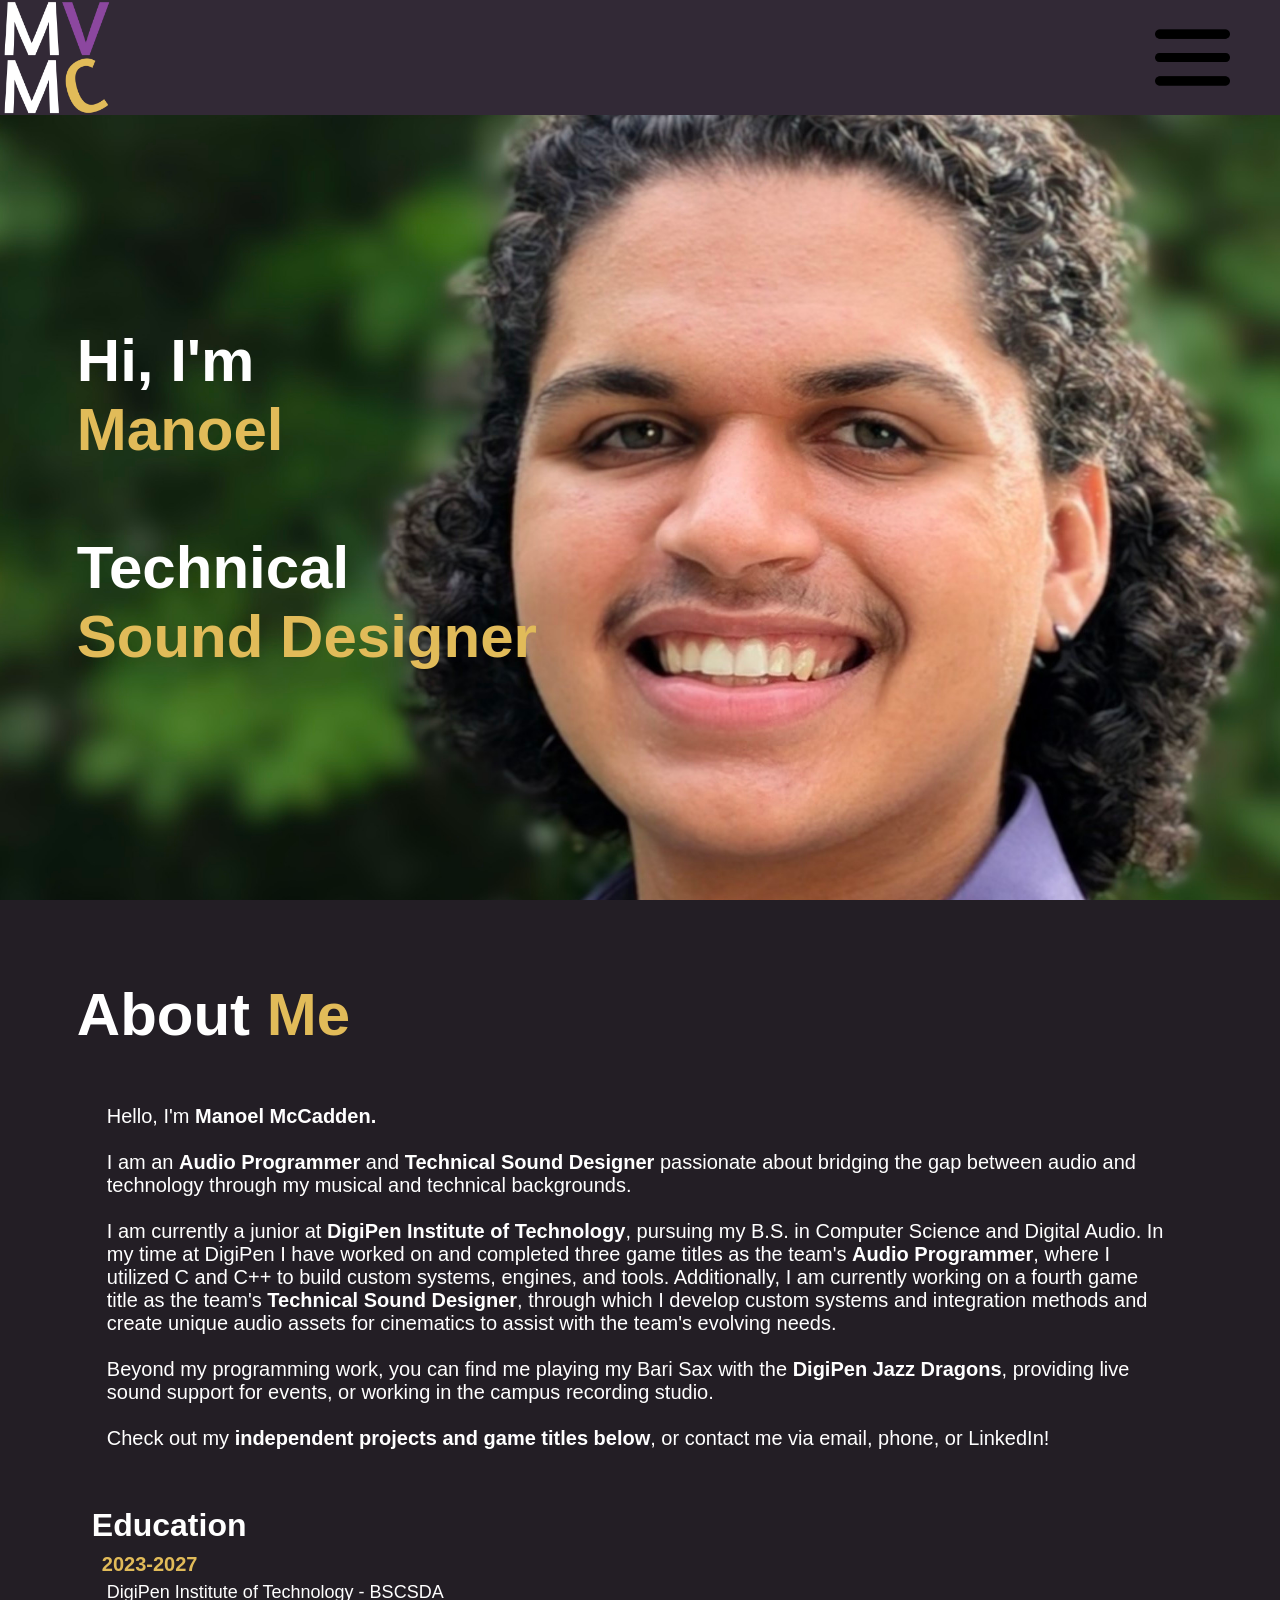
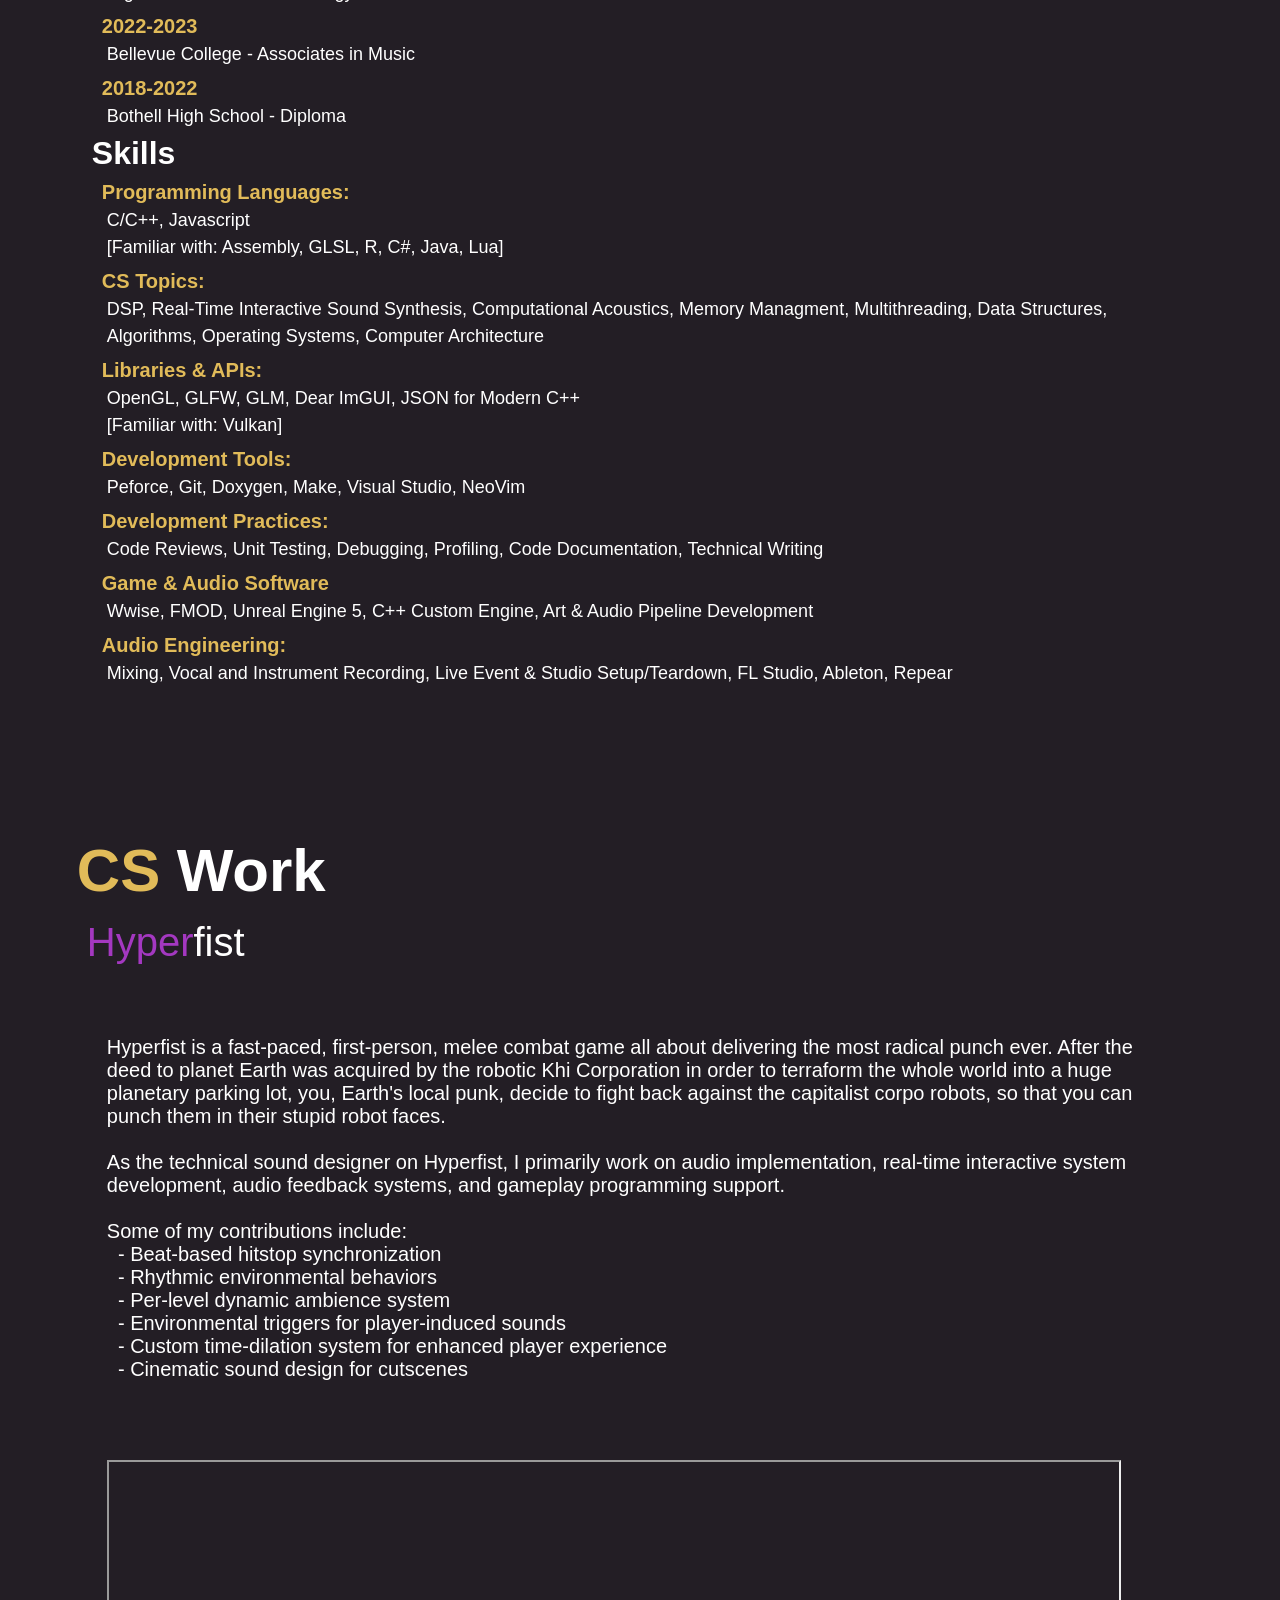
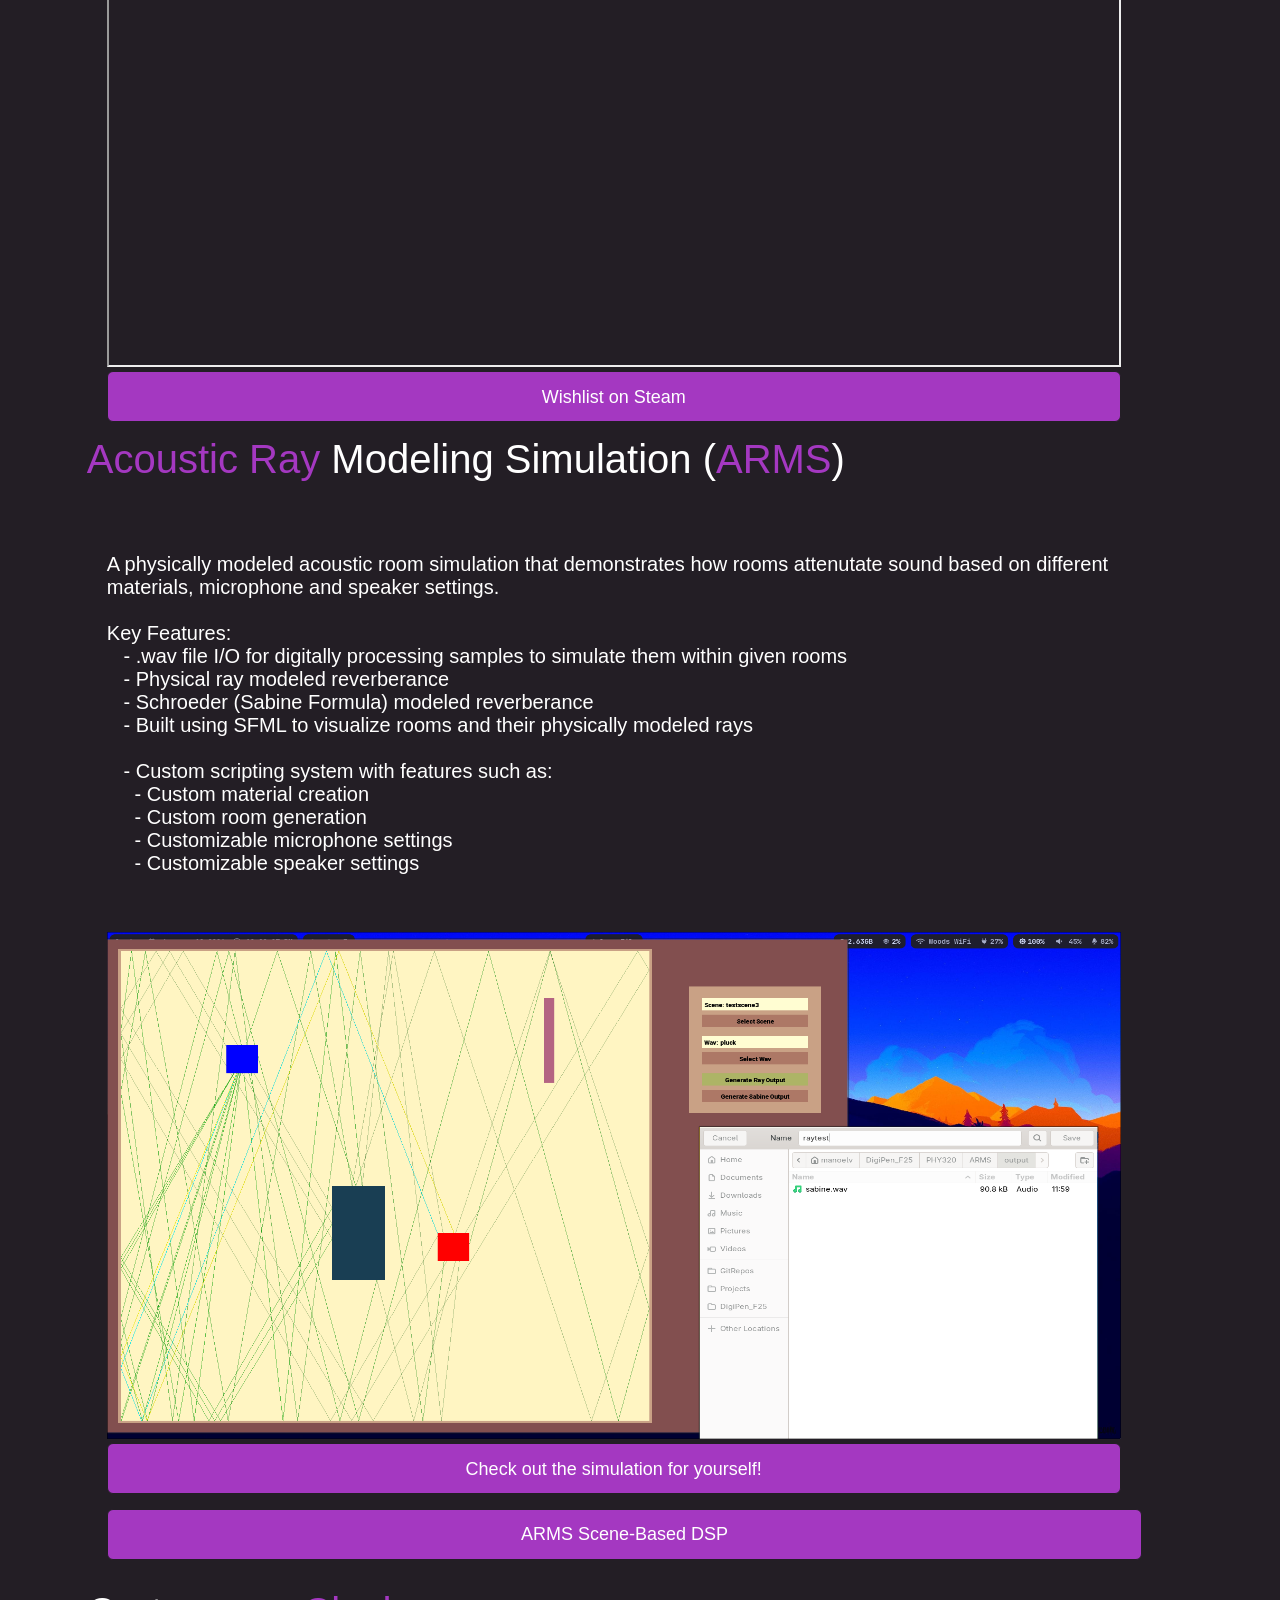
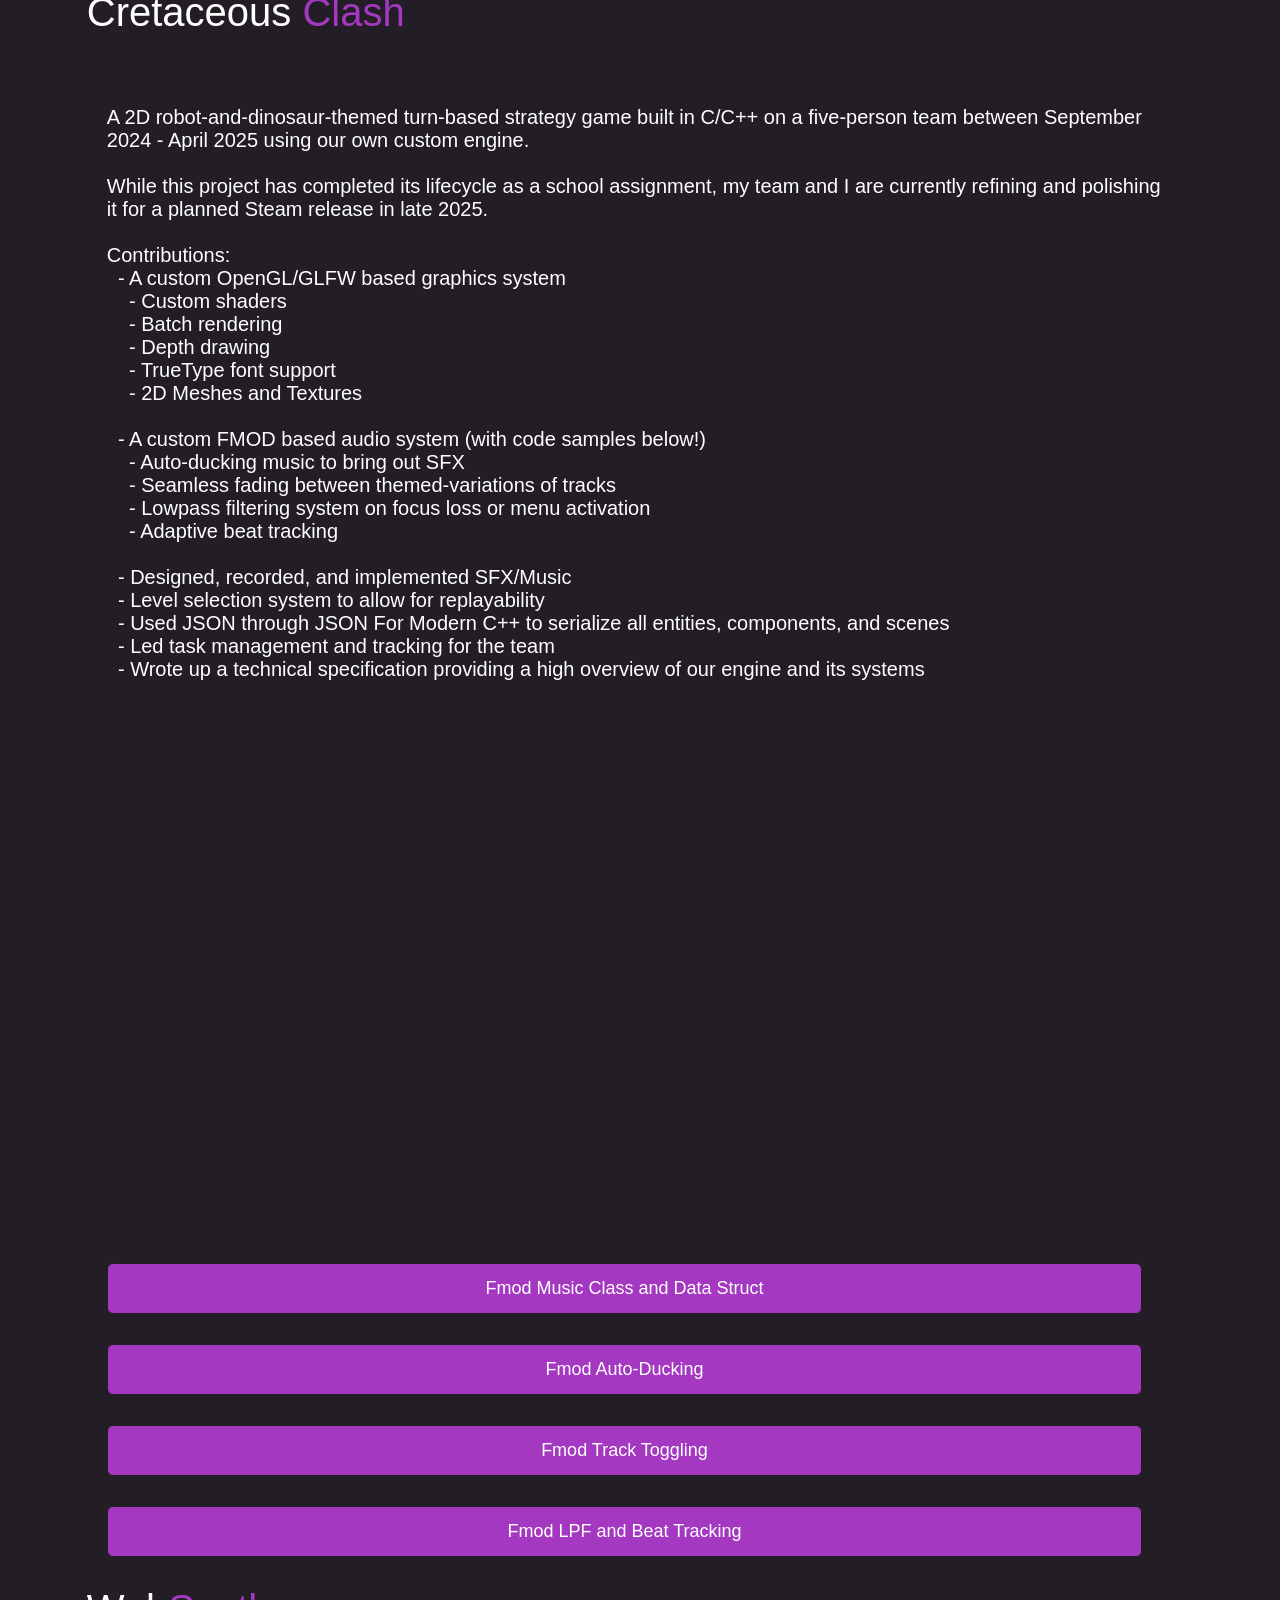
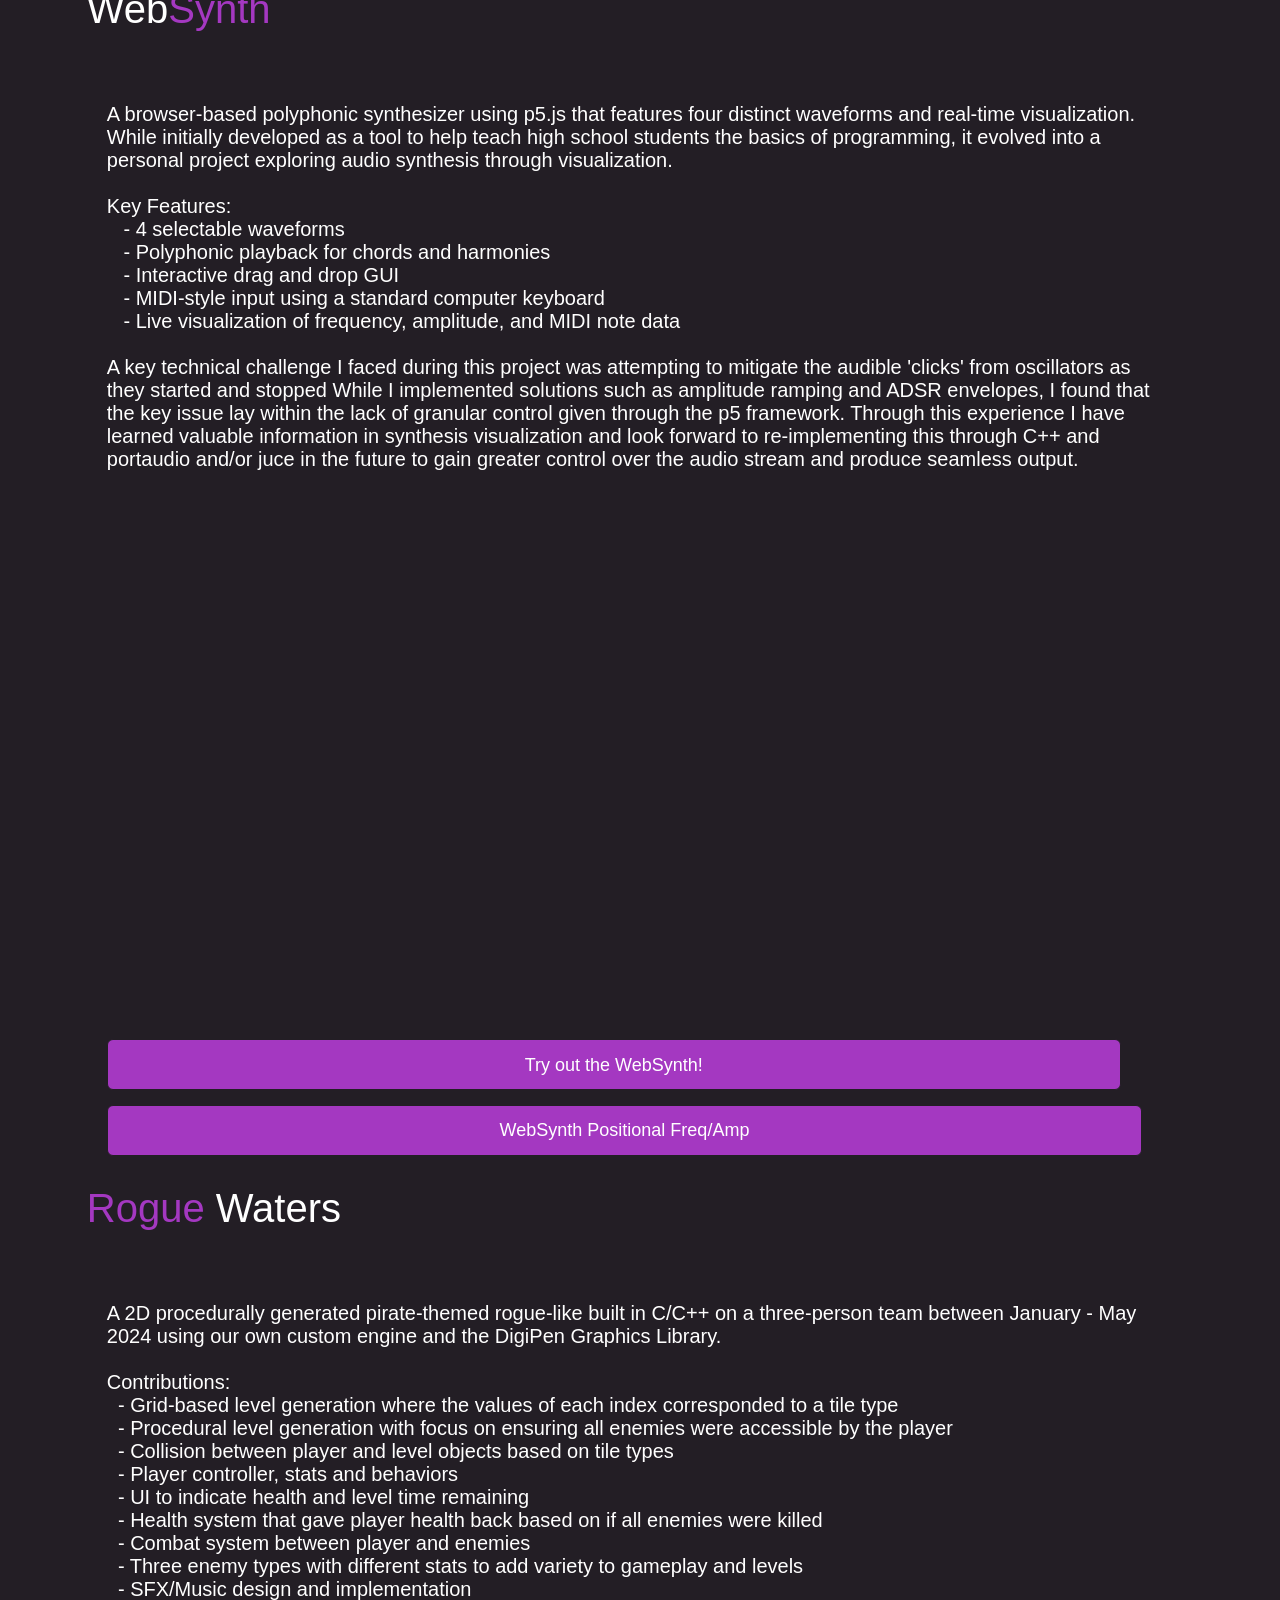
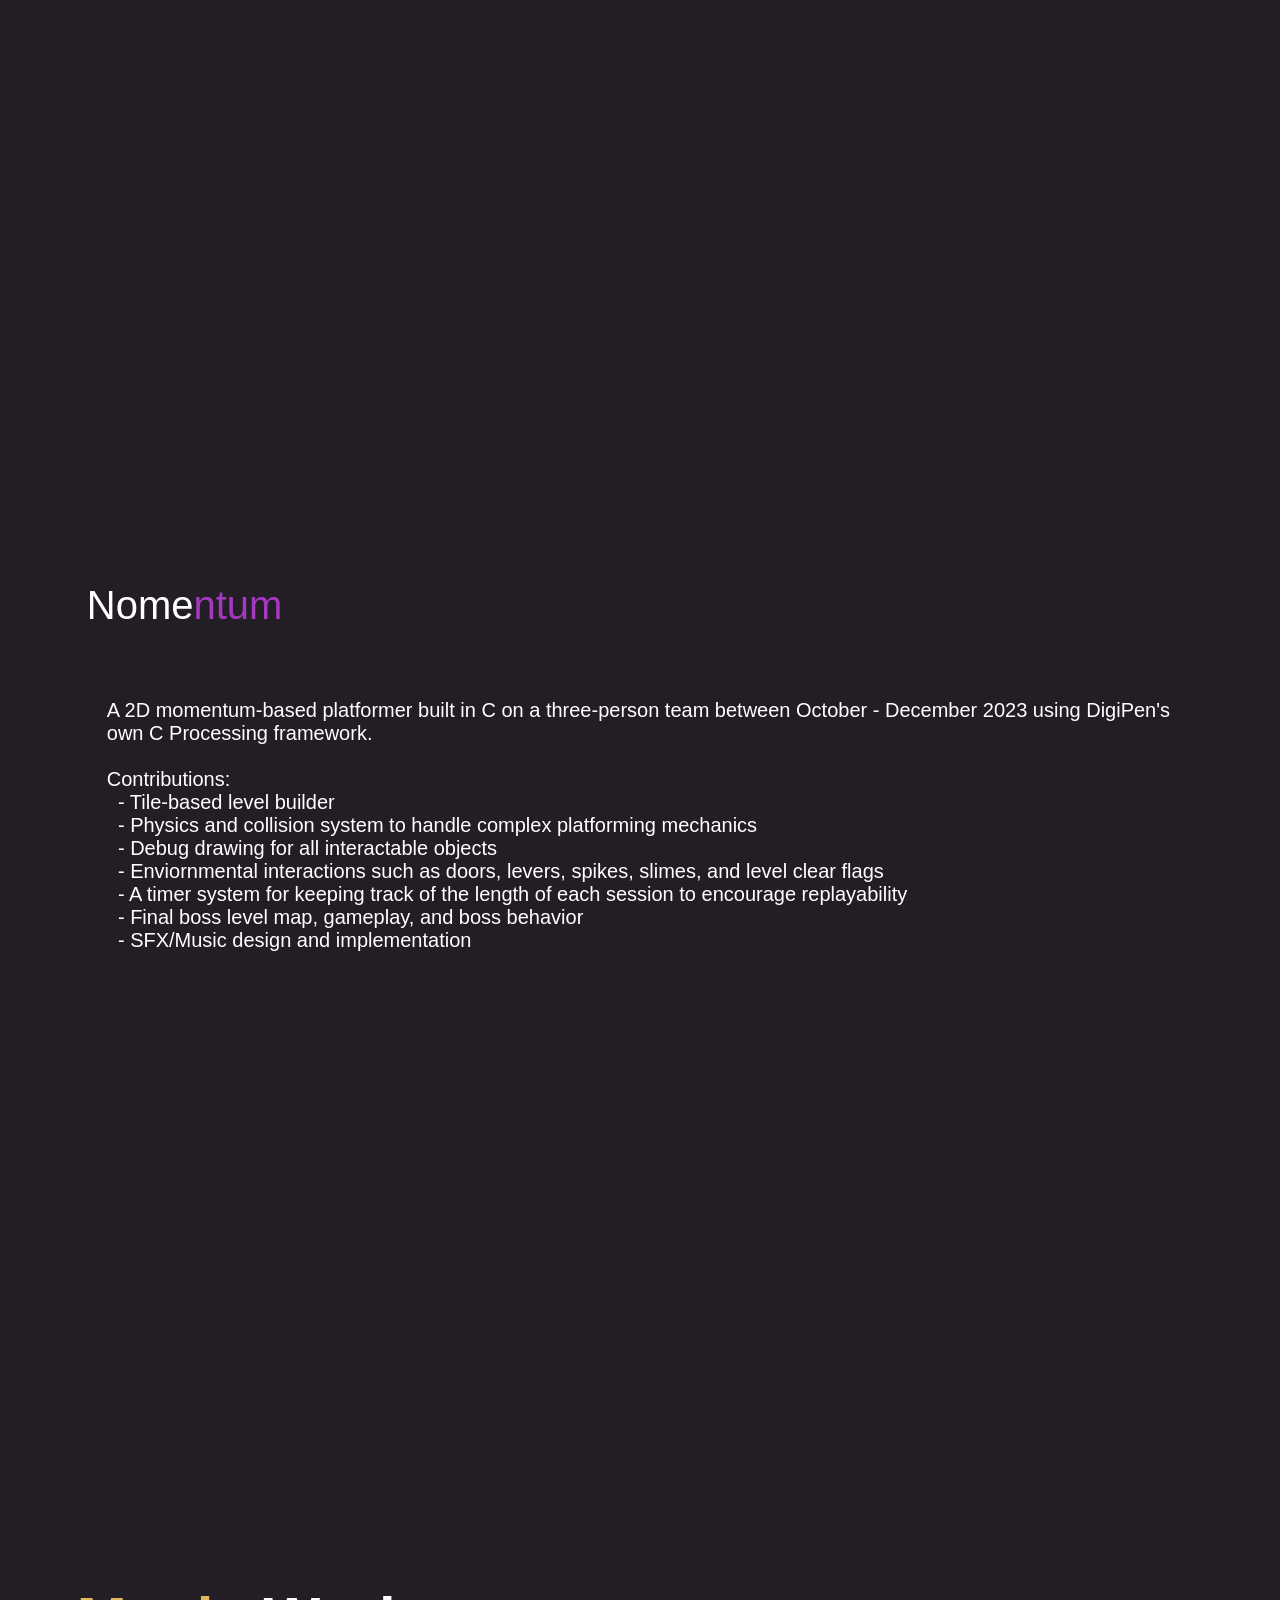
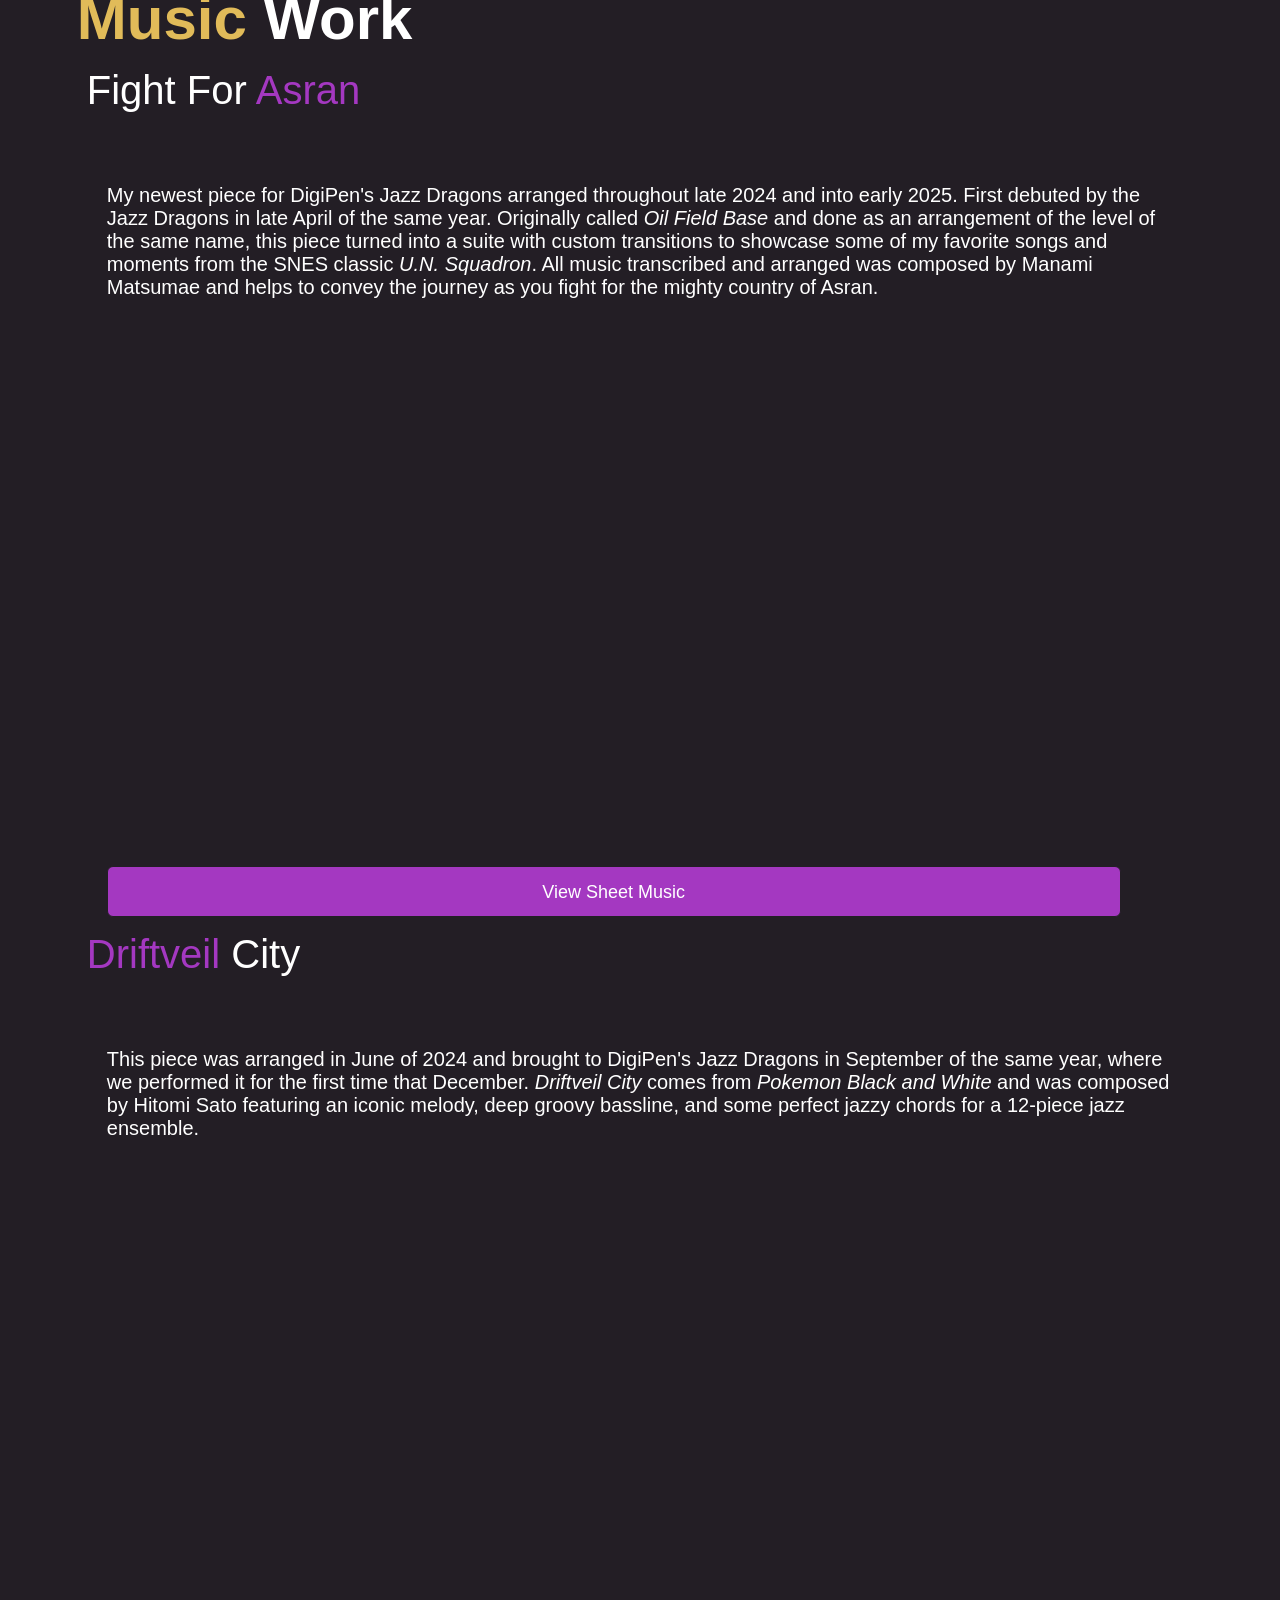
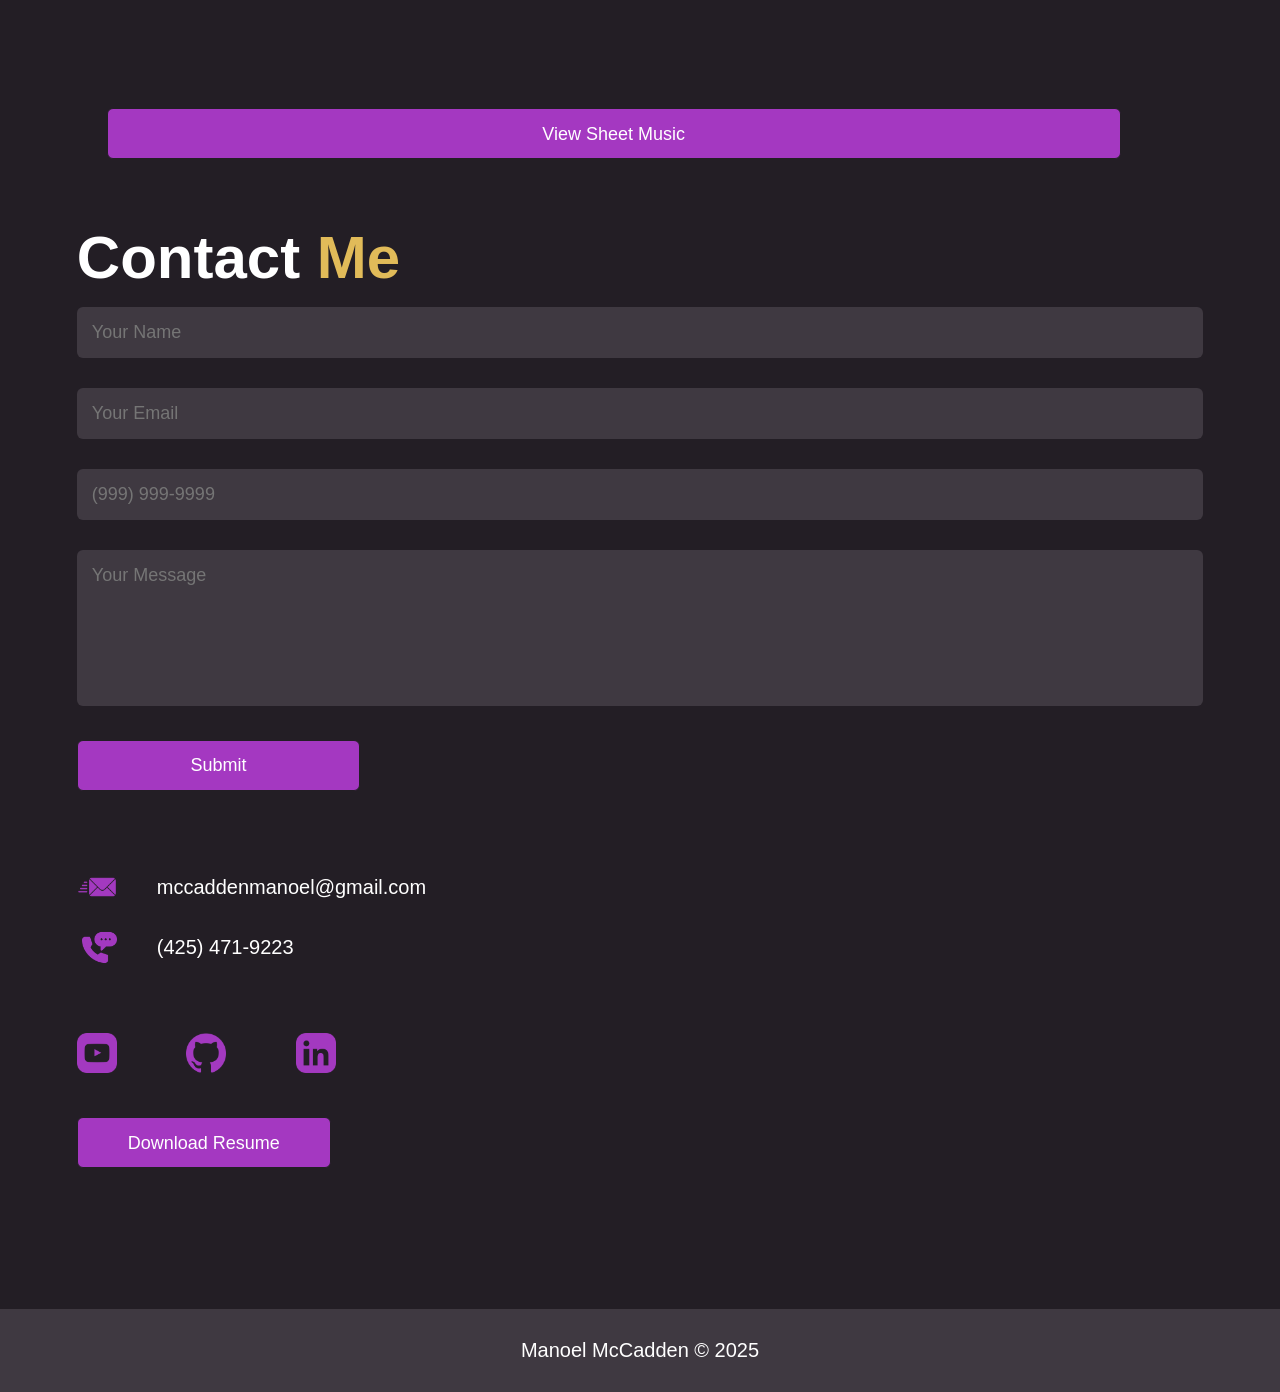
==== index.html @ 8bb0ed3d "Upadting ARMS" ====
<!-- SOURCES -->
<!-- https://codepen.io/sosuke/pen/Pjoqqp -->
<!-- https://www.flaticon.com/search?word=github -->
<!-- https://www.youtube.com/watch?v=0YFrGy_mzjY -->
<!-- Using prism for syntax highlighting for code  https://prismjs.com/index.html -->

<!DOCTYPE html>
<html lang="en">
    <head>
        <meta charset="UTF-8">
        <meta http-equiv="X-UA-Compatible" content="IE-edge">
        <meta name="viewport" content="width=device-width, inital-scale=1.0">
        <title>Manoel McCadden's Portfolio</title>
        <meta name="descriptions" 
            content="Hello, I'm Manoel McCadden, and welcome to my portfolio website! Check out my CS or music projects, learn more about me, or find out how to contact me.">
        <link rel="shortcut icon" type="image/x-icon" href="favicon.ico">
        <link rel="stylesheet" href="style.css">
        <link rel="stylesheet" href="prism.css">
    </head>

<!-- Navbar and logo -->

    <body>
        <div id="header">
            <div id="navBar">
                <nav>
                    <img src="images/logo.png" id="logo">
                    <ul>
                        <li><a href="#header">Home</a></li>
                        <li><a href="#about">About</a></li>
                        <li><a href="#portfolioProgramming">CS Portfolio</a></li>
                        <li><a href="#portfolioMusic">Music Portfolio</a></li>
                        <li><a href="#contact">Contact</a></li>
                    </ul>
                    <img id="menu" src="images/menu.png">
                </nav>

<!-- Intro text -->
                
                <div class="general">
                    <div class="header-text">
                        <h1>
                            Hi, I'm 
                            <br>
                            <span>
                                Manoel
                            </span>
                            <br>
                            <br>
                            <div id="changingTitle">
                                Audio 
                            </div>
                            <div id="changingText">
                                <span>
                                    Programmer
                                </span>
                            </div>
                        </h1>
                    </div>
                </div> 
            </div>
        </div>

<!-- ABOUT SECITON -->
 
        <div id="about">
            <div class="general">
                <div class="row">
                    <div class="column1">
                        <h1 class="aboutTitle">About <span>Me</span></h1>
                        <p>
                            Hello, I'm <b>Manoel McCadden.</b>
                            <br>
                            <br>
                            I am an <b>Audio Programmer</b> and <b>Technical Sound Designer</b>
                            passionate about bridging the gap between audio and
                            technology through my musical and technical
                            backgrounds.
                            <br>
                            <br>
                            I am currently a junior at <b>DigiPen Institute of Technology</b>,
                            pursuing my B.S. in Computer Science and
                            Digital Audio. In my time at DigiPen 
                            I have worked on and completed
                            three game titles as the team's <b>Audio Programmer</b>,
                            where I utilized C and C++ to build custom systems,
                            engines, and tools. Additionally, I am
                            currently working on a fourth game title as the
                            team's <b>Technical Sound Designer</b>, through which I 
                            develop custom systems and integration methods and
                            create unique audio assets for cinematics to assist with the
                            team's evolving needs.
                            <br>
                            <br>
                            Beyond my programming work, you can find me playing
                            my Bari Sax with the <b>DigiPen Jazz Dragons</b>, 
                            providing live sound support for events, or working
                            in the campus recording studio.
                            <br>
                            <br>
                            Check out my <b>independent projects and game titles
                            below</b>, or contact me via email, phone, or LinkedIn!
                        </p>
                    </div>
                    <div class="column2">
                        <h1 class="infoNames">Education</h1>
                        <div class="infoDetails">
                            <ul>
                                <li>
                                    <span class="spanTitle">2023-2027</span class="spanTitle"><br>
                                    <span = class="spanDetails">
                                        DigiPen Institute of Technology - BSCSDA
                                    </span class="spanDetails">
                                </li>
                                <li>
                                    <span class="spanTitle">2022-2023</span class="spanTitle"><br>
                                    <span class="spanDetails">
                                        Bellevue College - Associates in Music
                                    </span class="spanDetails">
                                </li>
                                <li>
                                    <span class="spanTitle">2018-2022</span class="spanTitle"><br>
                                    <span class="spanDetails">
                                        Bothell High School - Diploma
                                    </span class="spanDetails">
                                </li>
                            </ul>
                        </div>    
                        <h1 class="infoNames">Skills</h1>
                        <div class="infoDetails">
                            <ul>                        
                                <li>
                                    <span class="spanTitle">Programming Languages:</span class="spanTitle"><br>
                                    <span = class="spanDetails">
                                        C/C++, Javascript
                                        <br>[Familiar with: Assembly, GLSL, R,
                                        C#, Java, Lua]
                                    </span class="spanDetails"><br>
                                </li>
                                <li>
                                    <span class="spanTitle">CS Topics:</span class="spanTitle"><br>
                                    <span = class="spanDetails">
                                        DSP, Real-Time Interactive Sound Synthesis, 
                                        Computational Acoustics, Memory
                                        Managment, Multithreading,
                                        Data Structures, Algorithms, 
                                        Operating Systems, Computer Architecture
                                    </span class="spanDetails">
                                </li>
                                <li>
                                    <span class="spanTitle">Libraries & APIs:</span class="spanTitle"><br>
                                    <span = class="spanDetails">
                                        OpenGL, GLFW, GLM, Dear ImGUI, JSON for Modern C++
                                        <br>[Familiar with: Vulkan]
                                    </span class="spanDetails">
                                </li>
                                <li>
                                    <span class="spanTitle">Development Tools:</span class="spanTitle"><br>
                                    <span = class="spanDetails">
                                        Peforce, Git, Doxygen, Make, Visual
                                        Studio, NeoVim
                                    </span class="spanDetails">
                                </li>
                                <li>
                                    <span class="spanTitle">Development Practices:</span class="spanTitle"><br>
                                    <span = class="spanDetails">
                                        Code Reviews, Unit Testing, Debugging,
                                        Profiling, Code Documentation, Technical Writing
                                    </span class="spanDetails">
                                </li>
                                <li>
                                  <span class="spanTitle">Game & Audio Software</span class="spanTitle"><br>
                                    <span = class="spanDetails">
                                        Wwise, FMOD, Unreal Engine 5, C++ Custom
                                        Engine, Art & Audio Pipeline Development
                                    </span class="spanDetails">
                                </li>
                                <li>
                                    <span class="spanTitle">Audio Engineering:</span class="spanTitle"><br>
                                    <span = class="spanDetails">
                                        Mixing, Vocal and Instrument Recording,
                                        Live Event & Studio Setup/Teardown, 
                                        FL Studio, Ableton, Repear
                                    </span class="spanDetails">
                                </li>
                            </ul>
                        </div>
                    </div>
                </div>
            </div>
        </div>

<!-- Programming Portfolio -->

        <div id="portfolioProgramming">
            <div class="general">
                <h1 class="sectionTitle"><span>CS</span> Work</h1>
                <p class="contentTitles"><span>Hyper</span>fist</p>
                <div class="row">
                    <div class="column1">
                        <p>
                            Hyperfist is a fast-paced, first-person, melee
                            combat game all about delivering the most radical
                            punch ever. After the deed to planet Earth was
                            acquired by the robotic Khi Corporation in order to
                            terraform the whole world into a huge planetary
                            parking lot, you, Earth's local punk, decide to fight
                            back against the capitalist corpo robots, so that
                            you can punch them in their stupid robot faces.
                            <br>
                            <br>
                            As the technical sound designer on Hyperfist, I
                            primarily work on audio implementation, real-time
                            interactive system development, audio feedback
                            systems, and gameplay programming support.
                            <br>
                            <br>
                            Some of my
                            contributions include:
                            <br>&nbsp - Beat-based hitstop synchronization 
                            <br>&nbsp - Rhythmic environmental behaviors
                            <br>&nbsp - Per-level dynamic ambience system 
                            <br>&nbsp - Environmental triggers for player-induced sounds
                            <br>&nbsp - Custom time-dilation system for enhanced
                            player experience 
                            <br>&nbsp - Cinematic sound design for cutscenes
                            <br>
                            <br>
                        </p>
                    </div>
                    <div class="column2">
                        <iframe 
                          src="https://drive.google.com/file/d/1PHKFr82dAOfwwTgvAhDKl1mSONgCKyJC/preview" 
                          width="560" height="315" allow="autoplay">
                        </iframe>
                        <a href="https://store.steampowered.com/app/3689210/HYPERFIST/" class="linkButton">Wishlist on Steam</a>
                    </div>
                </div> 

                <p
                class="contentTitles"><span>Acoustic Ray</span> Modeling
                Simulation (<span>ARMS</span>)</p>
                <div class="row">
                    <div class="column1">
                        <p>
                            A physically modeled acoustic room simulation
                            that demonstrates how rooms attenutate sound based
                            on different materials, microphone and speaker
                            settings. 
                            <br>
                            <br>
                            Key Features:
                            <br>&nbsp&nbsp - .wav file I/O for digitally
                            processing samples to simulate them within given rooms
                            <br>&nbsp&nbsp - Physical ray modeled reverberance
                            <br>&nbsp&nbsp - Schroeder (Sabine Formula) modeled reverberance
                            <br>&nbsp&nbsp - Built using SFML to visualize rooms
                            and their physically modeled rays
                            <br>
                            <br>&nbsp&nbsp - Custom scripting system with
                            features such as:
                            <br>&nbsp&nbsp&nbsp&nbsp - Custom material creation
                            <br>&nbsp&nbsp&nbsp&nbsp - Custom room generation
                            <br>&nbsp&nbsp&nbsp&nbsp - Customizable microphone
                            settings
                            <br>&nbsp&nbsp&nbsp&nbsp - Customizable speaker 
                            settings
                        </p>
                    </div>
                    <div class="column2">
                        <img id="exampleImages" src="images/ARMS_Example.png" width="560" height="315">
                    <!-- REPLACE/ADD YOUTUBE VIDEO LATER
                        <iframe 
                          width="560" height="315" 
                          src="https://www.youtube.com/embed/f75r6wYghYg?si=58WUr5RxZZNCO-9R" 
                          title="YouTube video player" frameborder="0" 
                          allow="accelerometer; autoplay; clipboard-write; encrypted-media; gyroscope; picture-in-picture; web-share" 
                          referrerpolicy="strict-origin-when-cross-origin" allowfullscreen>
                        </iframe>
                    -->
                        <a href="https://github.com/mvmccadden/ARMS/"class="linkButton">
                          Check out the simulation for yourself!
                        </a>
                    </div>
                </div> 
                <div class="codeButtons">
                    <button class="button3" onclick="toggleCode('codeARMSFilter')">
                      ARMS Scene-Based DSP
                    </button>
                    <pre id="codeARMSFilter"><code id="codeARMSFilter" class="language-cpp" style="display: none;"></code></pre>
                </div>

                
                <p class="contentTitles">Cretaceous<span> Clash</span></p>
                <div class="row">
                    <div class="column1">
                        <p>
                            A 2D robot-and-dinosaur-themed turn-based strategy 
                            game built in C/C++ on a five-person team between September 2024 
                            - April 2025 using our own custom engine.
                            <br>
                            <br>
                            While this project has completed its lifecycle as a school assignment, 
                            my team and I are currently refining and polishing it for a planned Steam 
                            release in late 2025.
                            <br>
                            <br>
                            Contributions:
                            <br>&nbsp - A custom OpenGL/GLFW based graphics 
                                system
                            <br>&nbsp&nbsp&nbsp - Custom shaders
                            <br>&nbsp&nbsp&nbsp - Batch rendering
                            <br>&nbsp&nbsp&nbsp - Depth drawing
                            <br>&nbsp&nbsp&nbsp - TrueType font support
                            <br>&nbsp&nbsp&nbsp - 2D Meshes and Textures
                            <br>
                            <br>&nbsp - A custom FMOD based audio system (with
                            code samples below!)
                            <br>&nbsp&nbsp&nbsp - Auto-ducking music to bring out SFX
                            <br>&nbsp&nbsp&nbsp - Seamless fading between themed-variations of tracks
                            <br>&nbsp&nbsp&nbsp - Lowpass filtering system on focus loss or menu activation
                            <br>&nbsp&nbsp&nbsp - Adaptive beat tracking
                            <br>
                            <br>&nbsp - Designed, recorded, and implemented SFX/Music
                            <br>&nbsp - Level selection system to allow for 
                                replayability
                            <br>&nbsp - Used JSON through JSON For Modern C++ 
                                to serialize all entities, components, and
                                scenes
                            <br>&nbsp - Led task management and tracking for
                                the team
                            <br>&nbsp - Wrote up a technical specification 
                                providing a high overview of our engine and
                                its systems
                        </p>
                    </div>
                    <div class="column2">
                        <iframe 
                            width="560" height="315" 
                            src="https://www.youtube.com/embed/Gm1vMGP0NTk?si=8yt6CYvpgogS9AYY" 
                            title="YouTube video player" frameborder="0" 
                            allow="accelerometer; autoplay; clipboard-write; encrypted-media; gyroscope; picture-in-picture; web-share" 
                            referrerpolicy="strict-origin-when-cross-origin" allowfullscreen>
                        </iframe>
                        <!---
                          <a href="https://musescore.com/user/40012312/scores/13892938?share=copy_link"class="linkButton">
                            Viewon Steam!
                          </a>--->
                    </div>
                </div> 
                <div class="codeButtons">
                    <button class="button3" onclick="toggleCode('code1')">
                      Fmod Music Class and Data Struct</button>
                    <pre id="code1"><code id="code1" class="language-cpp" style="display: none;"></code></pre>
                    <button class="button3" onclick="toggleCode('code2')">
                      Fmod Auto-Ducking 
                    </button>
                    <pre id="code2"><code id="code2" class="language-cpp" style="display: none;"></code></pre>
                    <button class="button3" onclick="toggleCode('code3')">
                      Fmod Track Toggling
                    </button>
                    <pre id="code3"><code id="code3" class="language-cpp" style="display: none;"></code></pre>
                    <button class="button3" onclick="toggleCode('code4')">
                      Fmod LPF and Beat Tracking
                    </button>
                    <pre id="code4"><code id="code4" class="language-cpp" style="display: none;"></code></pre>
                </div>

                <!--

                <p class="contentTitles">Clairty<span>++</span></p>
                <div class="row">
                    <div class="column1">
                        <p>
                            A 2D procedurally generated priate themed
                            rogue-like built in C/C++ on a 5 person team
                            between Jan. - Apr. 2024 using a custom engine
                            and the DigiPen Graphics Library.
                            <br>
                            <br>

                        </p>
                    </div>
                    <div class="column2">
                        <iframe 
                            width="560" height="315" 
                            src="https://www.youtube.com/embed/5E86R-bN-SQ?si=SAi3jzWPebm1Hm33" 
                            title="YouTube video player" frameborder="0" 
                            allow="accelerometer; autoplay; clipboard-write; encrypted-media; gyroscope; picture-in-picture; web-share" 
                            referrerpolicy="strict-origin-when-cross-origin" allowfullscreen>
                        </iframe>
                    </div>
                </div> 
                <div class="codeButtons">
                    <button class="button3" onclick="toggleCode('code1')">ClaPP_ECSManager.cpp</button>
                    <pre id="code1"><code id="code1" class="language-cpp" style="display: none;"></code></pre>
                    <button class="button3" onclick="toggleCode('code2')">ClaPP_ECSManager.h</button>
                    <pre id="code2"><code id="code2" class="language-cpp" style="display: none;"></code></pre>
                    <button class="button3" onclick="toggleCode('code3')">ClaPP_SystemManager.cpp</button>
                    <pre id="code3"><code id="code3" class="language-cpp" style="display: none;"></code></pre>
                    <button class="button3" onclick="toggleCode('code4')">ClaPP_SystemManager.h</button>
                    <pre id="code4"><code id="code4" class="language-cpp" style="display: none;"></code></pre>
                    <button class="button3" onclick="toggleCode('code5')">ClaPP_ComponentManager.h</button>
                    <pre id="code5"><code id="code5" class="language-cpp" style="display: none;"></code></pre>
                    <button class="button3" onclick="toggleCode('code6')">ClaPP_EntityManager.h</button>
                    <pre id="code6"><code id="code6" class="language-cpp" style="display: none;"></code></pre>
                </div>

                --->

                <p class="contentTitles">Web<span>Synth</span></p>
                <div class="row">
                    <div class="column1">
                        <p>
                            A browser-based polyphonic synthesizer
                            using p5.js that features four distinct waveforms 
                            and real-time visualization. While initially
                            developed as a tool to help teach high school
                            students the basics of programming, it evolved into 
                            a personal project exploring audio synthesis 
                            through visualization.
                            <br>
                            <br>
                            Key Features:
                            <br>&nbsp&nbsp - 4 selectable waveforms
                            <br>&nbsp&nbsp - Polyphonic playback for chords and
                            harmonies
                            <br>&nbsp&nbsp - Interactive drag and drop GUI
                            <br>&nbsp&nbsp - MIDI-style input using a standard
                            computer keyboard
                            <br>&nbsp&nbsp - Live visualization of frequency,
                            amplitude, and MIDI note data
                            <br>
                            <br>
                            A key technical challenge I faced during this
                            project was attempting to mitigate the audible
                            'clicks' from oscillators as they started and stopped
                            While I implemented solutions such as amplitude
                            ramping and ADSR envelopes, I found that the 
                            key issue lay within the lack of granular control
                            given through the p5 framework. Through this
                            experience I have learned valuable information in
                            synthesis visualization and look forward to
                            re-implementing this through C++ and portaudio
                            and/or juce in the future to gain greater control
                            over the audio stream and produce seamless output. 
                        <!-- 
                          TOO MUCH DETAIL BUT GREAT FOR A PROJECT PAGE LATER


                            A basic synth built using javascript's P5 framework
                            and it's native audio functionality to play 4
                            different wave patterns while visualizing the
                            frequency and amplitude of each wave form on a
                            graph.
                            <br>
                            <br>
                            This project began as a testing ground for p5 while
                            I learned it to help teach incoming high school
                            students the basics of programming through a fun and
                            interactive lens. Through my time researching and
                            understanding p5 I dove into it's sound
                            functionality and landed upon an example on their
                            website detailing simple mouse position-based audio.
                            From there I made it my goal to create a GUI that
                            allowed users to experiment with p5's array of
                            waveforms and explore visually the logrithimic nature
                            of musical frequencies.
                            <br>
                            <br>
                            Features Include:
                            <br>&nbsp&nbsp - 4 Different playable wave forms
                            <br>&nbsp&nbsp - Polyphonic through sustaining notes
                            <br>&nbsp&nbsp - Drag and drop GUI
                            <br>&nbsp&nbsp - Computer keyboard MIDI keybindings
                            <br>&nbsp&nbsp - Frequency information and MIDI note
                            value
                            <br>
                            <br>
                            One of the major challenges I faced through this
                            project was attempting to handle the click of
                            starting and stoping p5's oscillators. I attempted
                            to minimize the clicking by having the amplitude of
                            the oscilator slowly ramp up to the desired
                            amplitude on start and down to 0 on a stop and 
                            using an ADSR envelope but found that neither solution 
                            entirly fixed the problem (with them each creating new
                            problesm of their own).
                            <br>
                            <br>
                            Despite this challenge I am very happy with the end
                            result and the potential this idea has to go even
                            further. In order to accomplish more with this
                            project I plan to migrate and continue my work in
                            C++ using portaudio and GTK so that I can have more
                            grainular control of the inner workings of the audio
                            output and focus the implementation towards this
                            projects specific need.
                            --->
                        </p>
                    </div>
                    <div class="column2">
                        <iframe 
                          width="560" height="315" 
                          src="https://www.youtube.com/embed/f75r6wYghYg?si=58WUr5RxZZNCO-9R" 
                          title="YouTube video player" frameborder="0" 
                          allow="accelerometer; autoplay; clipboard-write; encrypted-media; gyroscope; picture-in-picture; web-share" 
                          referrerpolicy="strict-origin-when-cross-origin" allowfullscreen>
                        </iframe>
                        <a href="https://mvmccadden.github.io/WebSynth/"class="linkButton">
                          Try out the WebSynth!
                        </a>
                    </div>
                </div> 
                <div class="codeButtons">
                    <button class="button3" onclick="toggleCode('codeWebSynthJs')">
                      WebSynth Positional Freq/Amp
                    </button>
                    <pre id="codeWebSynthJs"><code id="codeWebSynthJs" class="language-js" style="display: none;"></code></pre>
                </div>
                <p class="contentTitles"><span>Rogue</span> Waters</p>
                <div class="row">
                    <div class="column1">
                        <p>
                            A 2D procedurally generated pirate-themed
                            rogue-like built in C/C++ on a three-person team
                            between January - May 2024 using our own custom engine
                            and the DigiPen Graphics Library.
                            <br>
                            <br>
                            Contributions:
                            <br>&nbsp - Grid-based level generation where the values of each index corresponded to a tile type
                            <br>&nbsp - Procedural level generation with focus on ensuring all enemies were accessible by the player
                            <br>&nbsp - Collision between player and level objects based on tile types
                            <br>&nbsp - Player controller, stats and behaviors
                            <br>&nbsp - UI to indicate health and level time remaining
                            <br>&nbsp - Health system that gave player health back based on if all enemies were killed
                            <br>&nbsp - Combat system between player and enemies
                            <br>&nbsp - Three enemy types with different stats to add variety to gameplay and levels
                            <br>&nbsp - SFX/Music design and implementation
                        </p>
                    </div>
                    <div class="column2">
                        <iframe 
                            width="560" height="315" 
                            src="https://www.youtube.com/embed/WHKU3hS4X0U?si=SX624M8IjhjROx47" 
                            title="YouTube video player" frameborder="0" 
                            allow="accelerometer; autoplay; clipboard-write; encrypted-media; gyroscope; picture-in-picture; web-share" 
                            referrerpolicy="strict-origin-when-cross-origin" allowfullscreen>
                        </iframe>
                    </div>
                </div> 
                <p class="contentTitles">Nome<span>ntum</span></p>
                <div class="row">
                    <div class="column1">
                        <p>
                            A 2D momentum-based platformer built in C on a 
                            three-person team between October - December 2023 using
                            DigiPen's own C Processing framework.
                            <br>
                            <br>
                            Contributions: 
                            <br>&nbsp - Tile-based level builder
                            <br>&nbsp - Physics and collision system to handle 
                                complex platforming mechanics
                            <br>&nbsp - Debug drawing for all interactable objects
                            <br>&nbsp - Enviornmental interactions such as doors, 
                                levers, spikes, slimes, and level clear flags
                            <br>&nbsp - A timer system for keeping track of the length
                                of each session to encourage replayability
                            <br>&nbsp - Final boss level map, gameplay, 
                                and boss behavior
                            <br>&nbsp - SFX/Music design and implementation
                        </p>
                    </div>
                    <div class="column2">
                        <iframe 
                            width="560" height="315" 
                            src="https://www.youtube.com/embed/5E86R-bN-SQ?si=SAi3jzWPebm1Hm33" 
                            title="YouTube video player" frameborder="0" 
                            allow="accelerometer; autoplay; clipboard-write; encrypted-media; gyroscope; picture-in-picture; web-share" 
                            referrerpolicy="strict-origin-when-cross-origin" allowfullscreen>
                        </iframe>
                    </div>
                </div> 
            </div>
        </div>

<!-- Music Portfolio -->

        <!--- TODO: Would be nice to add more info about arrangment process, tools used, ect... -->

        <div id="portfolioMusic">
            <div class="general">
                <h1 class="sectionTitle"><span>Music</span> Work</h1>
                <p class="contentTitles">Fight For <span>Asran</span></p>
                <div class="row">
                    <div class="column1">
                        <p>
                            My newest piece for DigiPen's Jazz Dragons arranged throughout late 2024 and into early 2025.
                            First debuted by the Jazz Dragons in late April of the same year.
                            Originally called <i>Oil Field Base</i> and done as an arrangement of the level of the same name, 
                            this piece turned into a suite with custom transitions to showcase some of my favorite songs 
                            and moments from the SNES classic <i>U.N. Squadron</i>. All music transcribed and arranged was 
                            composed by Manami Matsumae and helps to convey the journey as you fight for the mighty
                            country of Asran.
                        </p>
                    </div>
                    <div class="column2">
                        <iframe 
                            width="560" height="315" 
                            src="https://www.youtube.com/embed/rk4gtOu_ciA?si=vdpJdIsKvKST4Ghu"
                            title="YouTube video player" frameborder="0" 
                            allow="accelerometer; autoplay; clipboard-write; encrypted-media; gyroscope; picture-in-picture; web-share" 
                            referrerpolicy="strict-origin-when-cross-origin" allowfullscreen>
                        </iframe>
                        <a href="https://musescore.com/user/40012312/scores/21072727/s/5RSGGl?share=copy_link" class="linkButton">View Sheet Music</a>
                    </div>
                </div> 
                <p class="contentTitles"><span>Driftveil</span> City</p>
                <div class="row">
                    <div class="column1">
                        <p>
                            This piece was arranged in June of 2024 and brought to
                            DigiPen's Jazz Dragons in September of the same year,
                            where we performed it for the first time that December. 
                            <i>Driftveil City</i> comes from <i>Pokemon Black and White</i> and 
                            was composed by Hitomi Sato featuring an iconic melody, 
                            deep groovy bassline, and some perfect jazzy chords for 
                            a 12-piece jazz ensemble.
                        </p>
                    </div>
                    <div class="column2">
                        <iframe width="560" height="315" 
                            src="https://www.youtube.com/embed/pr9XvBPXkc0?si=nkje9yAZuADmTuOV" 
                            title="YouTube video player" frameborder="0" 
                            allow="accelerometer; autoplay; clipboard-write; encrypted-media; gyroscope; picture-in-picture; web-share" 
                            referrerpolicy="strict-origin-when-cross-origin" allowfullscreen>
                        </iframe>
                        <a href="https://musescore.com/user/40012312/scores/13892938?share=copy_link" class="linkButton">View Sheet Music</a>
                    </div>
            </div>
        </div>

<!-- Contact -->

        <div id="contact">
            <div class="general">
                <h1 class="sectionTitle">Contact <span>Me</span></h1>
                <div class="row">
                    <div class="column1">
                        <form name='submit-to-google-sheet'>
                            <input type="text" name="Name" placeholder="Your Name" required>
                            <input type="email" name="Email" placeholder="Your Email" required>
                            <input type="tel" name="Phone" placeholder="(999) 999-9999" required>
                            <textarea name="Message" rows="6" placeholder="Your Message" required></textarea>
                            <button type="submit" class="button2">Submit</button>
                        </form>
                        <span id="msg"></span>
                    </div>
                    <div class="column2">
                    <div class="centerItems">
                        <div class="contactInfo">
                            <div class ="mainContact">
                                <img src="images/mail.png" class="emailIcon">
                                <p>mccaddenmanoel@gmail.com</p>
                            </div>
                            <div class="mainContact">
                                <img src="images/phone.png" class="phoneIcon">
                                <p>(425) 471-9223</p>
                            </div>
                        </div>
                        <div class="socials">
                            <a href="https://www.youtube.com/@MVImpire">
                                <img src="images/youtube.png" class="youtube">
                            </a>
                            <a href="https://github.com/mvmccadden">
                                <img src="images/github.png" class="github">
                            </a>
                            <a href="https://www.linkedin.com/in/manoel-victor-mccadden-528684241/">
                                <img src="images/linkedin.png" class="linkedin">
                            </a>
                        </div>
                        <a href="other/ManoelVMcCadden_Resume.pdf" download class="button">Download Resume</a>
                    </div>
                    </div>
                </div>
            </div>
        </div>
    
<!-- Copyright -->

        <div class="copyright">
            <P>Manoel McCadden © 2025</P>
        </div>
    <script src="prism.js"></script>
    <script src="scripts.js"></script>
    <script>
        const scriptURL = 'https://script.google.com/macros/s/AKfycbzmRUixy1cXYwNnBz4NegkVFlVKUmKkKDVPShazmAJhmtUH4b-y7dMLIZpYlV-0DdaZGw/exec'
        const form = document.forms['submit-to-google-sheet']
        const msg = document.getElementById("msg");
      
        form.addEventListener('submit', e => {
          e.preventDefault()
          fetch(scriptURL, { method: 'POST', body: new FormData(form)})
            .then(response => 
            {
                msg.innerHTML = "Your message has been sent!"
                form.reset()
                setTimeout(function()
                {
                    msg.innerHTML = ""
                }, 5000)
            })
            .catch(error => console.error('Error!', error.message))
        })
      </script>
    </body>
</html>
---- style.css ----
/*
COLORS
    PURPLE: #a438c1
    GOLD:   #e1bb59
*/

/*
    Sets the defailt values for the website
*/
*
{
    margin: 0;
    padding: 0;
    font-family: 'Amaranth', sans-serif;
    box-sizing: border-box;
}

/*
    Sets default text and background colors
*/
body
{
    background: #231e25;
    color: #fff;
}

/*
    Creates a section to store a background image
    which will serve as a visual introduction
*/
#header
{
    width: 100vw;
    height: 100vh;
    background-image: url(images/background.jpg);
    background-size: cover;
    background-position: center;
}

/* Handles the changing text transition styling */
#changingTitle
{
    display: inline-block;
    transition: transform 0.5s ease-in-out, opacity 0.5s ease-in-out;
}
#changingText span
{
    display: inline-block;
    transition: transform 0.5s ease-in-out, opacity 0.5s ease-in-out;
}

/*
    Sets the nav bar properties dividing the space
    between the logo and the nav selections using flex-wrap
*/
nav
{
    display: flex;
    align-items: center;
    justify-content: space-between;
    flex-wrap: wrap;
    position: fixed;
    top: 0;
    width: 100%;
    background: #231e2500;
    transition: 0.5s;
}
/*
    Using a js script we can handle a scrollable effect causing
    the nav bar to solidify after scrolling
*/
nav.scroll
{
    background: #322936;
    height: 115px;
    /*Set to z layer so high to ensure nothing is shown above it*/
    z-index: 100;
}
/*
    The logo in the top right
*/
#logo
{
    width: 115px;
}
/*
    Disable menu button for non mobile or small screens
*/
#menu
{
    display: none;
}
/*
    The nav selections as a whole group
*/
nav ul
{
    padding-right: 5%;
    display: flex;
}
/*
    The actual nav selections forming them into a block
    from left to right
*/
nav ul li
{
    display: inline-block;
    list-style: none;
    justify-content: center;
    margin: 10px 20px;
}
/*
    The text and linking aspect of the nav selections
*/
nav ul li a
{
    color: #fff;
    text-decoration: none;
    font-size: 18px;
    position: relative;
}
/*
    The purple-gold hover effect of the nav bar selections by
    chaning color and width scale over a .375s transition
*/
nav ul li a::after
{
    content: '';
    width: 0%;
    height: 3px;
    background: #a438c1;
    position: absolute;
    left: 0;
    bottom: -6px;
    transition: 0.375s;
}
nav ul li a:hover::after
{
    width: 100%;
    background: #e1bb59;
}

/*
    Handles the header text special properties
*/
.header-text
{
    padding-top: 30vh;
    font-size: 40px;
}
.header-text h1
{
    margin-top: 5%;
    font-size: 60px;
}

/*
    General, row, and column details

    TODO: Fix Intro getting messed up with height resizing
*/

.general
{
    padding: 0 6%;
}
.general span
{
    color: #e1bb59;
}
.row
{
    display: flex;
    justify-content: space-between;
    flex-wrap: wrap;
}
.row p
{
    padding: 5% 30px;
    text-align: left;
    font-size: 20px;
}
.column1
{
    flex-basis: 60%;
}
.column2
{
    flex-basis: 35%;
    justify-content: center;
}


/*
    About Section 
*/

#about
{
    scroll-margin-top: 70px;
    padding: 80px 0;
    color: #fff;
}
.aboutText span
{
    color: #e1bb59;
}
.aboutTitle
{
    font-size: 60px;
    font-weight: 600;
    text-align: center;
}

/*
    Skills/Education/Experince Section
*/
.infoNames
{
    margin-right: 40px;
    position: relative;
}
.infoDetails ul li
{
    list-style: none;
    margin: 5px 15px;
    line-height: 1.5;
    font-size: 18px;
}
.infoDetails ul li .spanTitle
{
    font-size: 20px;
    font-weight: 600;
}
.infoDetails ul li .spanDetails
{
    color: #fff;
    display: inline-block;
    margin-left: 5px;
}

/*
*/
.sectionTitle
{
    font-size: 60px;
    font-weight: 600;
}
.contentTitles
{
    margin: 15px 10px;
    font-size: 40px;
    font-weight: 400;
}
.contentTitles span
{
    color: #a438c1;
}

/* 
    Programming Portfolio
*/

/* Defines where to position when nav bar locates */
#portfolioProgramming
{
    scroll-margin-top: 60px;
    padding: 5% 0;
}

.codeButtons
{
    display: flex;
    flex-direction: column;
    align-items: center;
    padding: 0 30px;
}
.codeButtons pre
{
    display: none;
    max-height: 750px;
    max-width: 100%;
    overflow: auto;
    border: 1px solid #3f3941;
}

/*
    Music Portfolio
*/

#portfolioMusic
{
    scroll-margin-top: 150px;
}

/*
    Contact
*/

/* Contact section paddings and size */
#contact
{
    padding: 5% 0;
}
/* Align contact left (column 2) to the bottom center */
.centerItems {
    display: flex;
    flex-direction: column;
    align-items: center;
    justify-content: flex-start;
    height: 100%;
}
.contactInfo
{
    display: flex;
    flex-direction: column;
    padding: 30px 0;
    font-size: 25px;
}
.mainContact
{
    display: flex;
    flex-direction: center;
    align-items: center;
    gap: 10px;
    width: 100%;
}
/* Handle hovering for email and phone icons */
.mainContact p
{
    color: #ffffff;
}
.mainContact img
{
    margin-left: 100px;    
    filter: 
        invert(30%) 
        sepia(61%) 
        saturate(2227%) 
        hue-rotate(267deg) 
        brightness(85%) 
        contrast(92%);
    transition: 0.3s;
}
.mainContact:hover img
{
    filter: 
        invert(71%) 
        sepia(94%) 
        saturate(269%) 
        hue-rotate(357deg) 
        brightness(92%) 
        contrast(91%);
}
/* Add a 5px buffer to phone icon */
.mainContact .phoneIcon
{
    margin-left: 105px;
}
/* Icon settings with margins and colors */
.emailIcon
{
    width: 40px;
}
.phoneIcon
{
    width: 35px;
}
/* Social icon colors/size/padding */
.socials a
{
    padding-top: 25px;
    filter: 
        invert(30%) 
        sepia(61%) 
        saturate(2227%) 
        hue-rotate(267deg) 
        brightness(85%) 
        contrast(92%);
    display: inline-block;
    transition: 0.25s;
}
.socials a:hover
{
    filter: 
        invert(71%) 
        sepia(94%) 
        saturate(269%) 
        hue-rotate(357deg) 
        brightness(92%) 
        contrast(91%);
    transform: translateY(-5px);
}
.socials a img
{
    width: 40px;
}
.github
{
    margin-left: 65px;
}
.linkedin
{
    margin-left: 65px;
}

/*
    Button functionality
*/
.button
{
    display: block;
    margin-top: 40px;
    margin-bottom: 15px;
    width: fit-content;
    color: #fff;
    padding: 14px 50px;
    text-decoration: none;
    text-align: center;
    font-size: 18px;
    line-height: 22px;
    border: 1px solid #231e25;
    border-radius: 6px;
    background-color: #a438c1;
    height: 51px;
    transition: 0.25s;
}
.button:hover
{
    background-color: #e1bb59;
}
/*
 *  Link Buttons
 */
button
{
    display: block;
    font-size: 18px;
    cursor: pointer;  
    border: 1px solid #231e25;
    border-radius: 6px;
    color: #fff;
    padding: 14px 10%;
    background-color: #a438c1;
    transition: 0.25s;
}
.linkButton
{
    display: block;
    margin-top: 40px;
    margin-bottom: 15px;
    width: 560px;
    color: #fff;
    padding: 14px 50px;
    text-decoration: none;
    text-align: center;
    font-size: 18px;
    line-height: 22px;
    border: 1px solid #231e25;
    border-radius: 6px;
    background-color: #a438c1;
    height: 51px;
    transition: 0.25s;
}
.linkButton:hover
{
    background-color: #e1bb59;
}
/*
 *  Normal buttons
 */
.button2
{
    width: fit-content;
    margin: 15px 15px;
}
.button3
{
    width: 50%;
    margin: 15px 0;
}
button:hover
{
    background-color: #e1bb59;  
}

/* 
    Contact form 
*/
.content-right form
{
    width: 100%;
}
form input, form textarea
{
    width: 100%;
    border: 0;
    outline: none;
    background: #3f3941;
    padding: 15px;
    margin: 15px;
    color: #fff;
    font-size: 18px;
    border-radius: 6px;
    resize: none;
}

#msg
{
    margin: 15px;
    font-size: 18px;
}


/*
    Copyright info
*/
.copyright
{
    width: 100vw;
    text-align: center;
    padding: 30px 0;
    background: #3f3941;
    font-size: 20px;
    font-weight: 300;
    margin-top: 20px;
}

/*
    CSS for small screens --> ANYTHING BELOW 850px WIDTH
*/

/* 
    TODO: Add menu button
    TODO: Adjust picture for smaller screens
    TODO: Adjust socials (yt, git, linkedin) spacing on mobile

    TODO: IPad Air
    TODO: IPhone 12
    TODO: IPhone SE

    TODO: ADD APPROPRIATE CONTENT
*/



/*
    Handles media settings for below 1600px
*/
@media (max-width: 1599px)
{
    /* Adjust the widht of the vide ot middle screens */
    iframe
    {
        width: 95%;
    }
    #exampleImages
    {
        width: 95%
    }
    .codeButtons
    {
      max-width: 97.25%;
    }
    .linkButton
    {
        width: 95%;
    }
    /* Adjust contact text size at middle screens */
}

/*
    Handles media settings for below 1000px screens
*/
@media (max-width: 1300px) 
{
    #header
    {
        background-image: url(images/background_portrait.jpg);
    }
    /* Turn on the text in the nav bar */
    .enableNav nav ul li a
    {
        display: block;
    }
    /* Hover effects for navbar */
    .enableNavBk nav
    {
        align-content: flex-start;
        border: 1px solid #e1bb59;
        height: 100%;
        z-index: 100; 
    }
    /* turn off display for logo and menu */
    .disableDisplay
    {
        display: none;
    }
    /* turn on display for close */
    .moveMenu
    {
        margin-bottom: 22%;
    }
    /* Enable menu button on smaller screens */
    #menu
    {
        display: block;
        cursor: pointer;
        margin-right: 50px;
        width: 75px;
    }
    /* Adjust header scroll for mobile */
    #portfolioProgramming
    {
        scroll-margin-top: 110px;
    }
    #contact
    {
        scroll-margin-top: 110px;
    }
    /* adjust the nav bar into a column flex */
    nav
    {
        justify-content: space-between;
        background: #322936;
        height: 115px;
        transition: 0.1s;
    }
    nav img
    {
        align-self: center;
    }
    nav ul
    {
        flex-direction: column;
        align-items: flex-start;
        justify-content: center;
    }
    nav ul li a
    {
        display: none;
        width: 100%;
        font-size: 40px;
        text-align: center;
        justify-self: center;
        align-self: flex-start;
        position: normal;
        color: #ffffff;
    }

    /* hand ing everything into a single row */
    .row 
    {
        display: block; 
    }
    .column1
    {
        flex-basis: 100%;
    }
    .column2 
    {
        flex-basis: 100%;
    }

    /* handles about section resizing */
    .aboutTitle
    {
        text-align: left;
    }    
    /* handles skills */
    .infoNames
    {
        margin-left: 15px;
    }
    .infoDetails ul li
    {
        margin: 5px 25px;
    }

    .centerItems {
        align-items: flex-start;
    }

    .mainContact img 
    {
        margin-left: 0px;
    }

    .mainContact .phoneIcon
    {
        margin-left: 5px;
    }

    .mainContact p 
    {
        font-size: 20px;
    }
    /* handles button font size */
    /* handles button spacing for cv download */
    .button
    {
        margin-bottom: 5%;
    }
    .button2
    {
        margin: 15px 0;
    }
    .button3
    {
        width: 100%;
    }
    .linkButton
    {
        width: 90%;
        margin: 0% 30px;
    }

    /* handles video placement */
    iframe
    {
        width: 90%;
        height: 100%;
        aspect-ratio: 2/1;
        margin: 0% 30px;
    }
    #exampleImages
    {
        width: 90%;
        height: 100%;
        aspect-ratio: 2/1;
        margin: 0% 30px;
    }

    /* handles submit form spacing */
    form input, form textarea
    {
        margin: 15px 0;
    }

    .copyright
    {
        width: 100vw;
    }

    @media (max-width: 400px)
    {
        .header-text h1
        {
            font-size: 50px;
        }

        .mainContact p 
        {
            font-size: 18px;
        }
    }
}
---- prism.css ----
/* PrismJS 1.29.0
https://prismjs.com/download.html#themes=prism-tomorrow&languages=markup+css+clike+javascript+c+csharp+cpp+glsl+java+python&plugins=highlight-keywords */
code[class*=language-],pre[class*=language-]{color:#ccc;background:0 0;font-family:Consolas,Monaco,'Andale Mono','Ubuntu Mono',monospace;font-size:1em;text-align:left;white-space:pre;word-spacing:normal;word-break:normal;word-wrap:normal;line-height:1.5;-moz-tab-size:4;-o-tab-size:4;tab-size:4;-webkit-hyphens:none;-moz-hyphens:none;-ms-hyphens:none;hyphens:none}pre[class*=language-]{padding:1em;margin:.5em 0;overflow:auto}:not(pre)>code[class*=language-],pre[class*=language-]{background:#2d2d2d}:not(pre)>code[class*=language-]{padding:.1em;border-radius:.3em;white-space:normal}.token.block-comment,.token.cdata,.token.comment,.token.doctype,.token.prolog{color:#999}.token.punctuation{color:#ccc}.token.attr-name,.token.deleted,.token.namespace,.token.tag{color:#f8c555}.token.function-name{color:#6196cc}.token.boolean,.token.function,.token.number{color:#f8c555}.token.class-name,.token.constant,.token.property,.token.symbol{color:#cc99cd}.token.atrule,.token.builtin,.token.important,.token.keyword,.token.selector{color:#cc99cd}.token.attr-value,.token.char,.token.regex,.token.string,.token.variable{color:#cc99cd}/*cc99cd*/.token.entity,.token.operator,.token.url{color:#67cdcc}.token.bold,.token.important{font-weight:700}.token.italic{font-style:italic}.token.entity{cursor:help}.token.inserted{color:green}
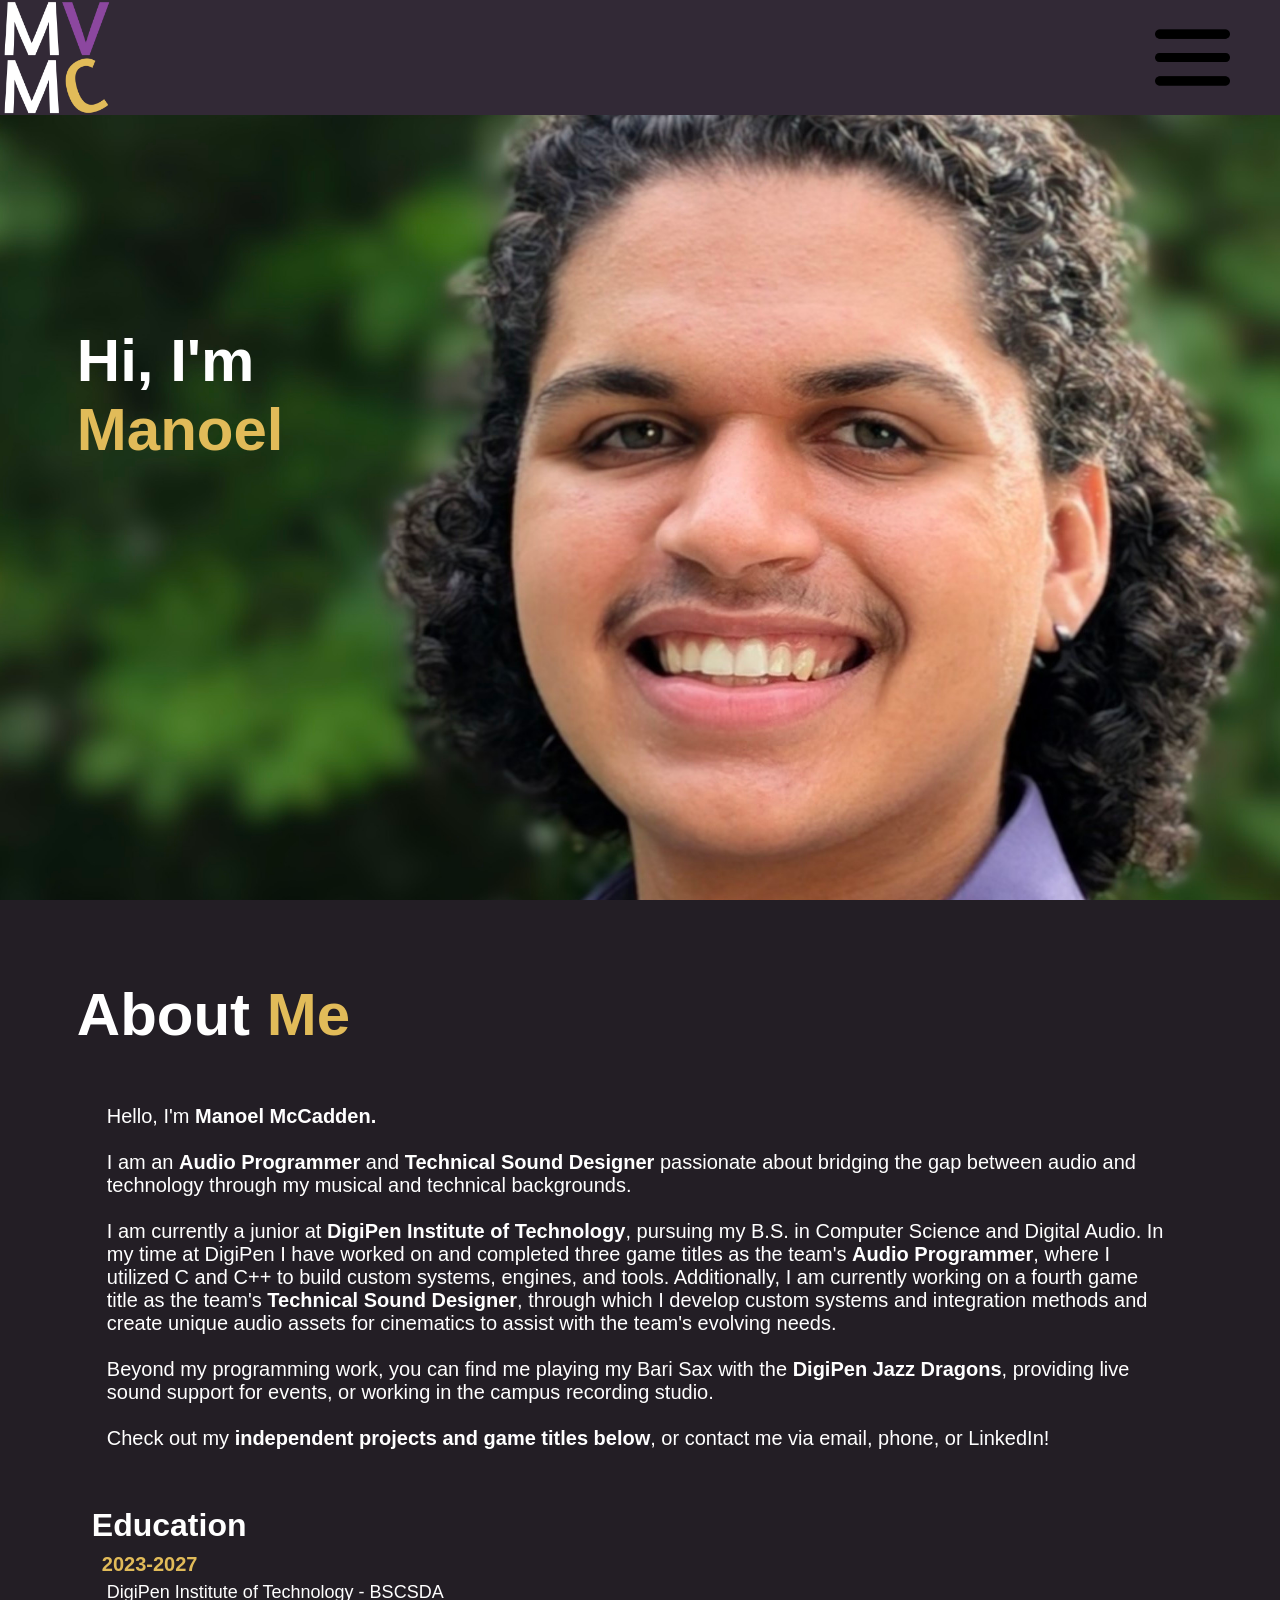
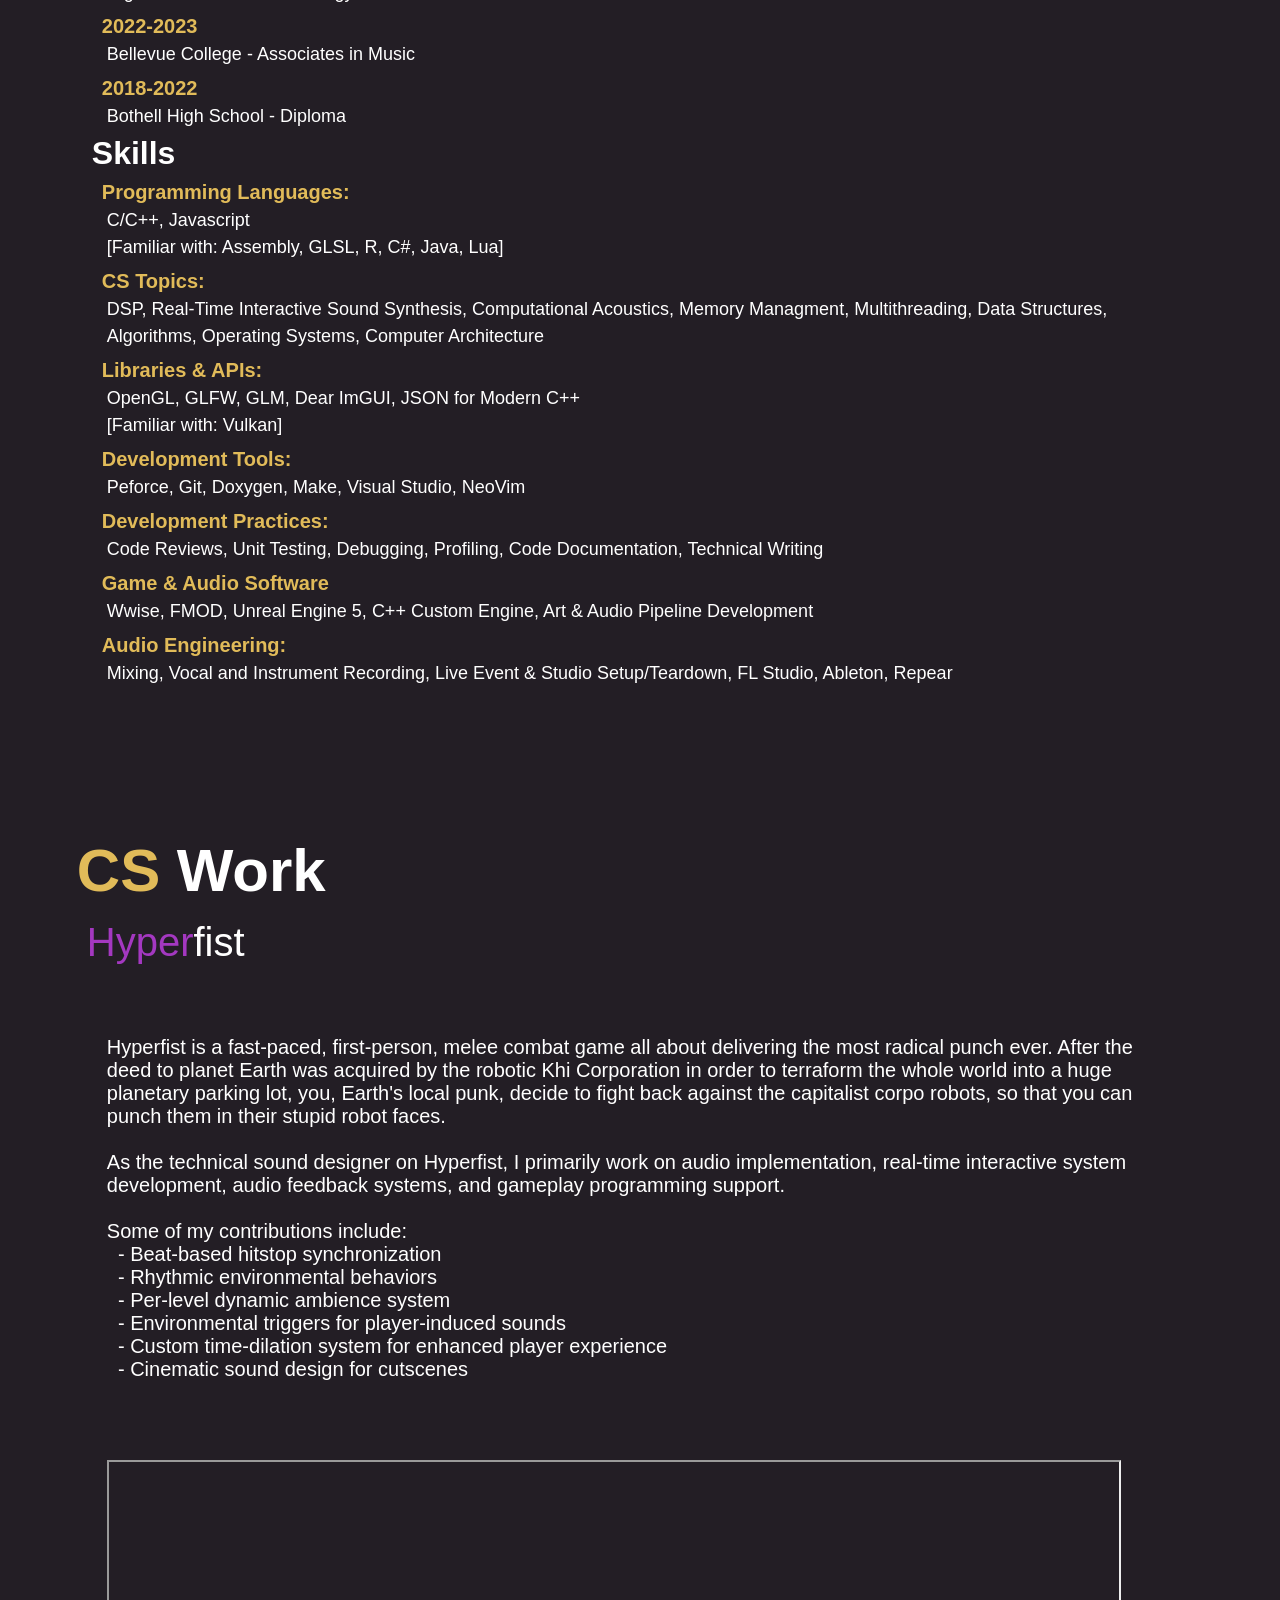
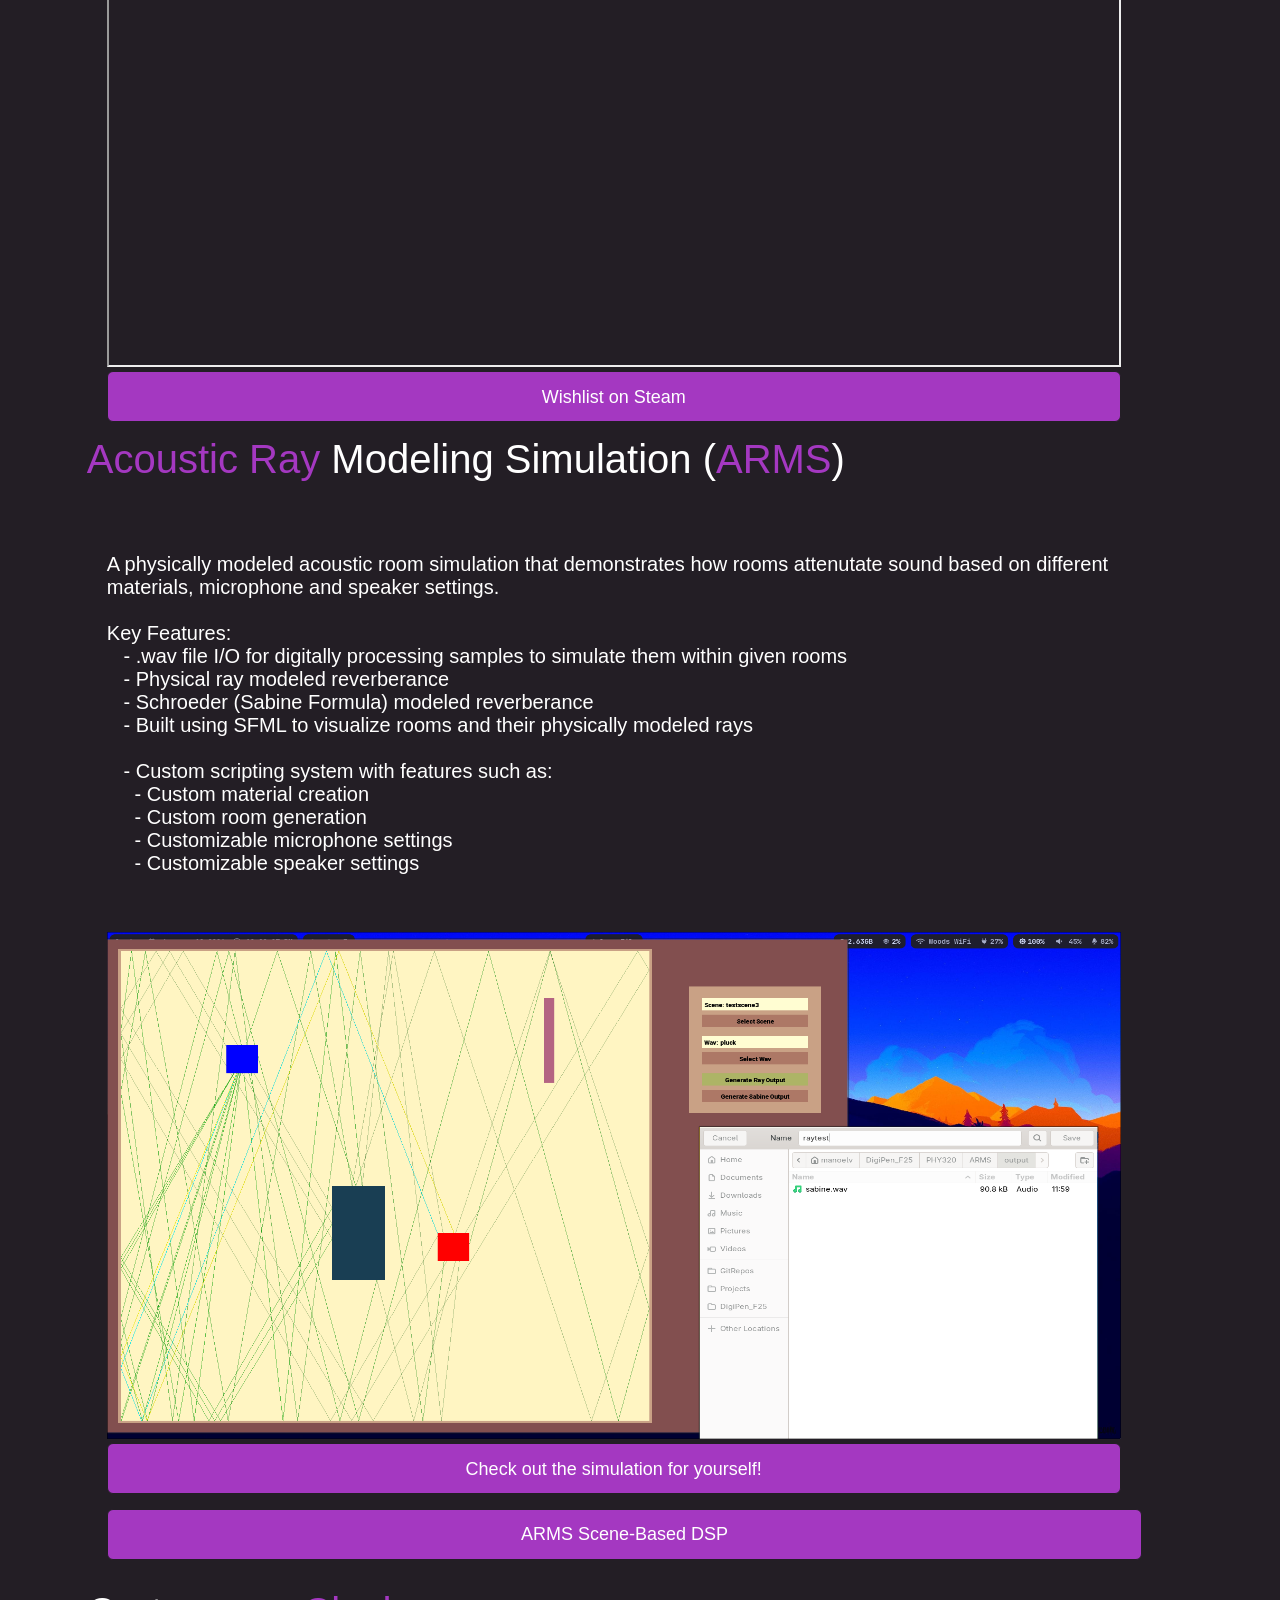
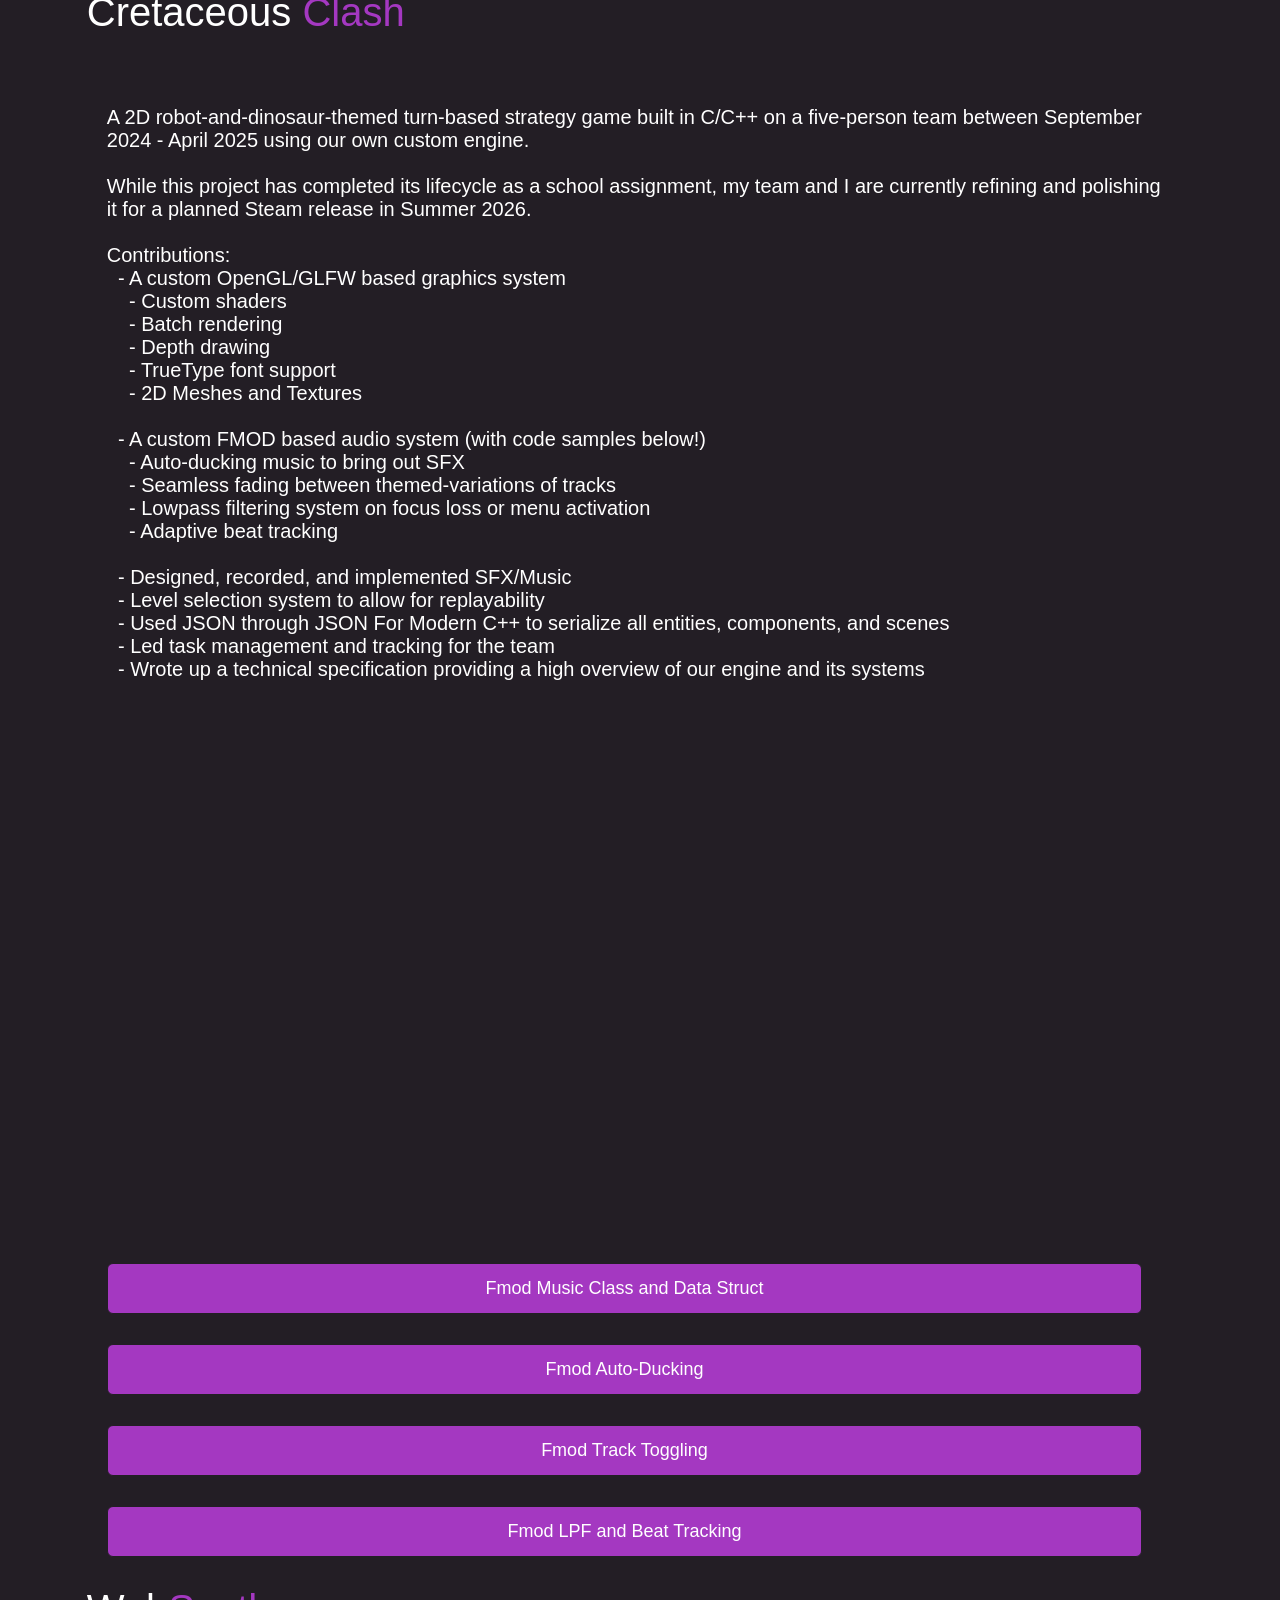
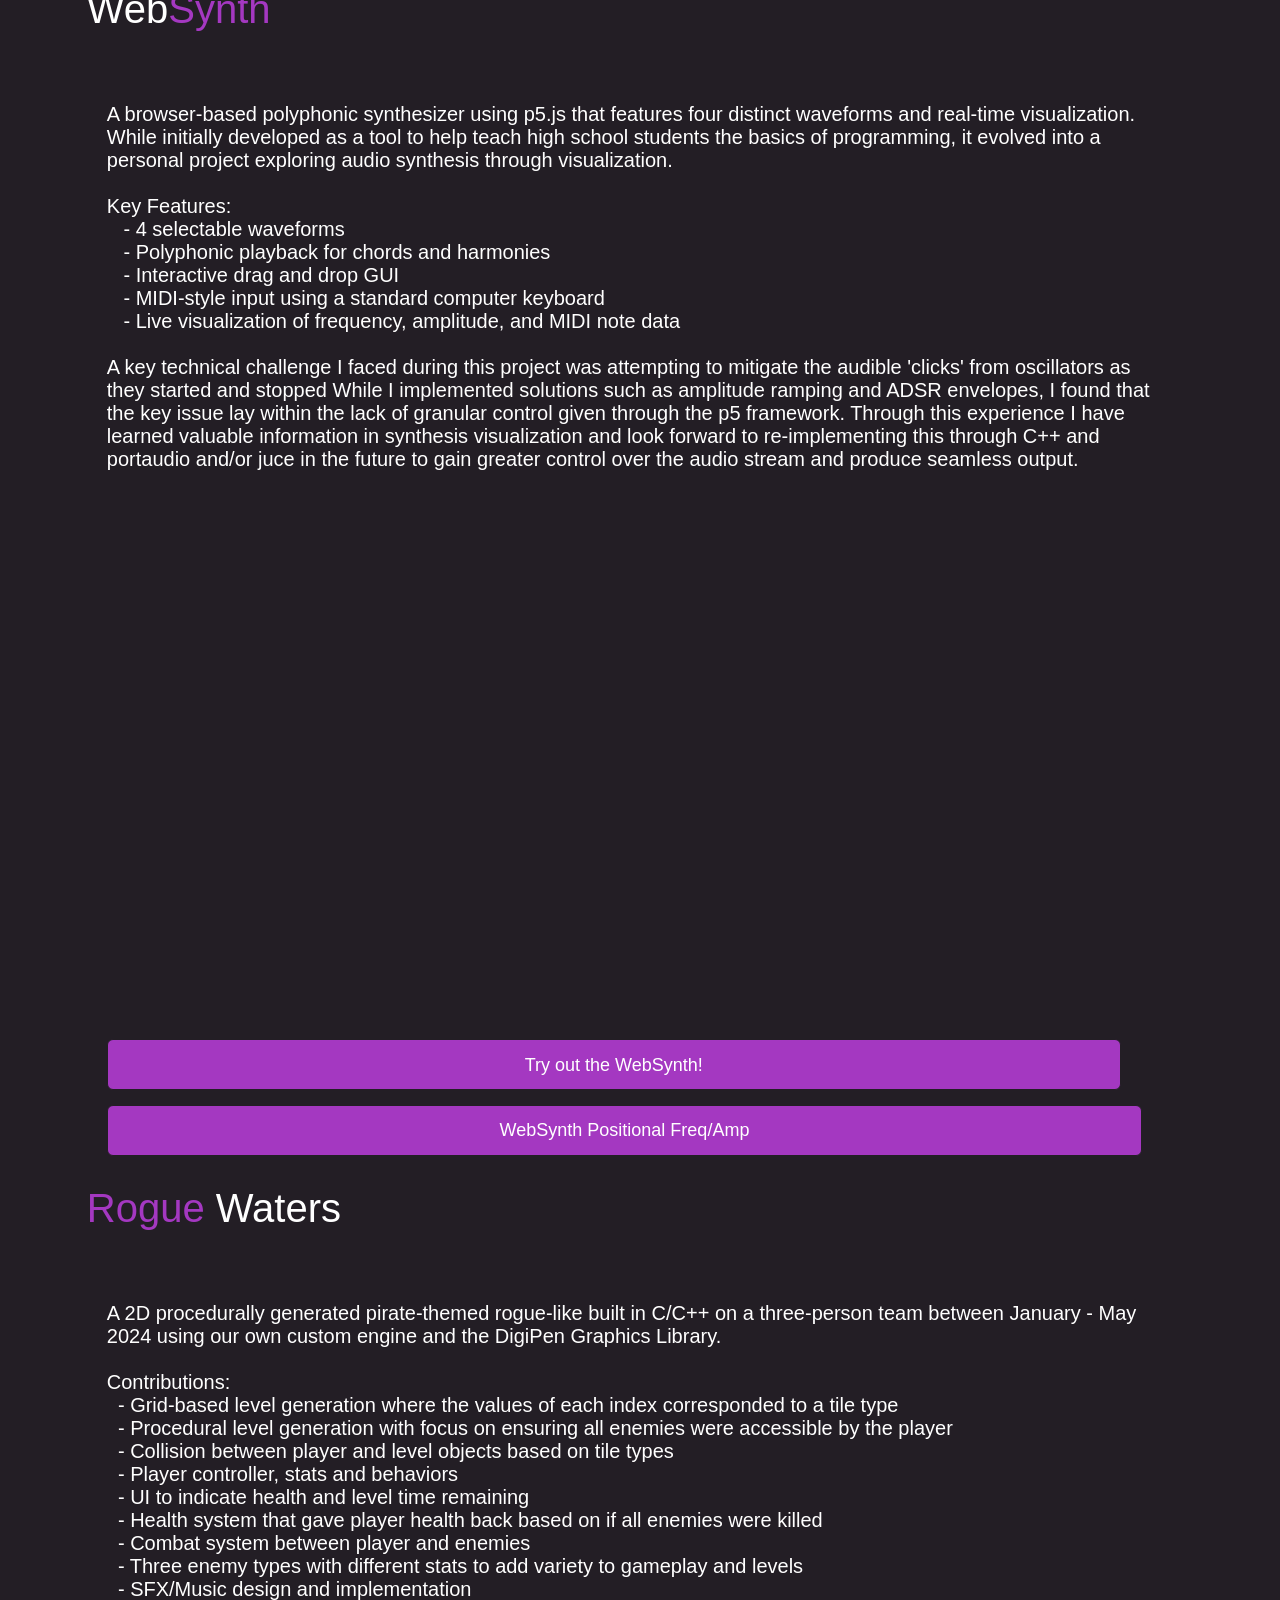
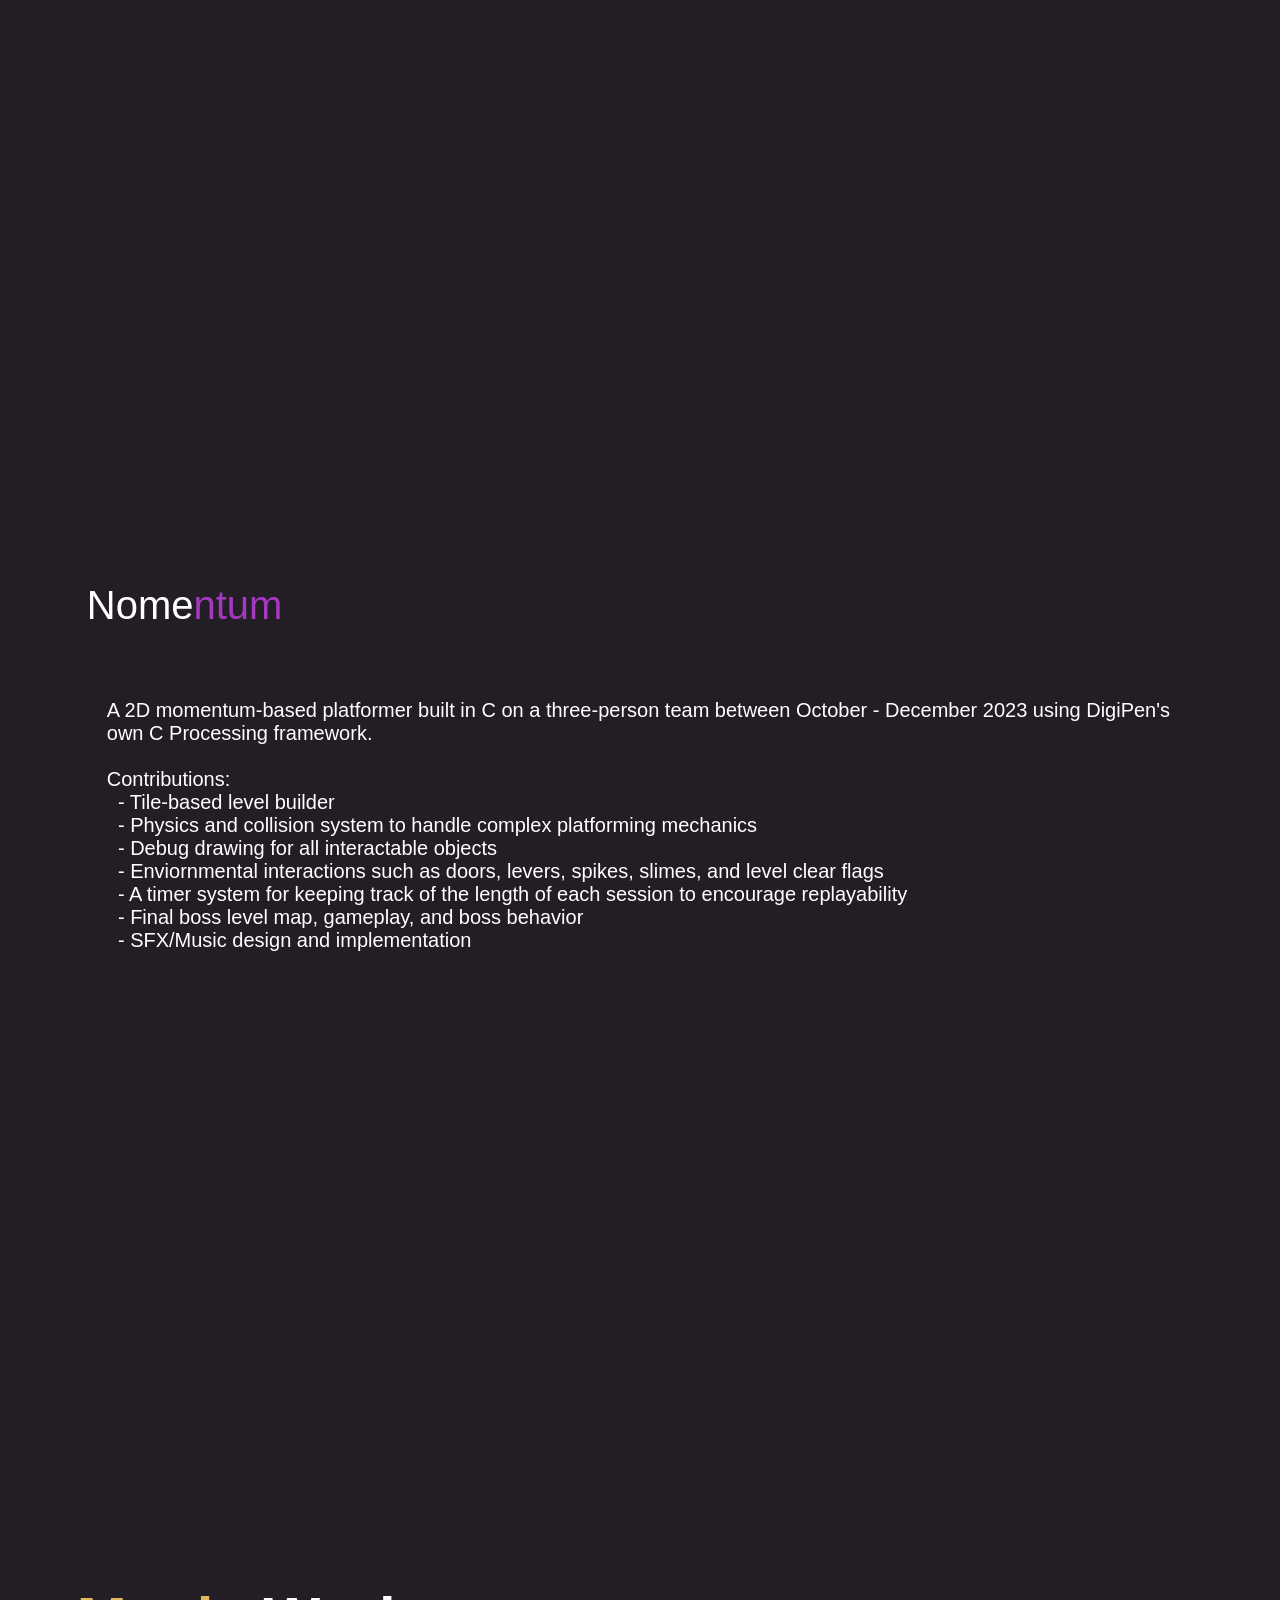
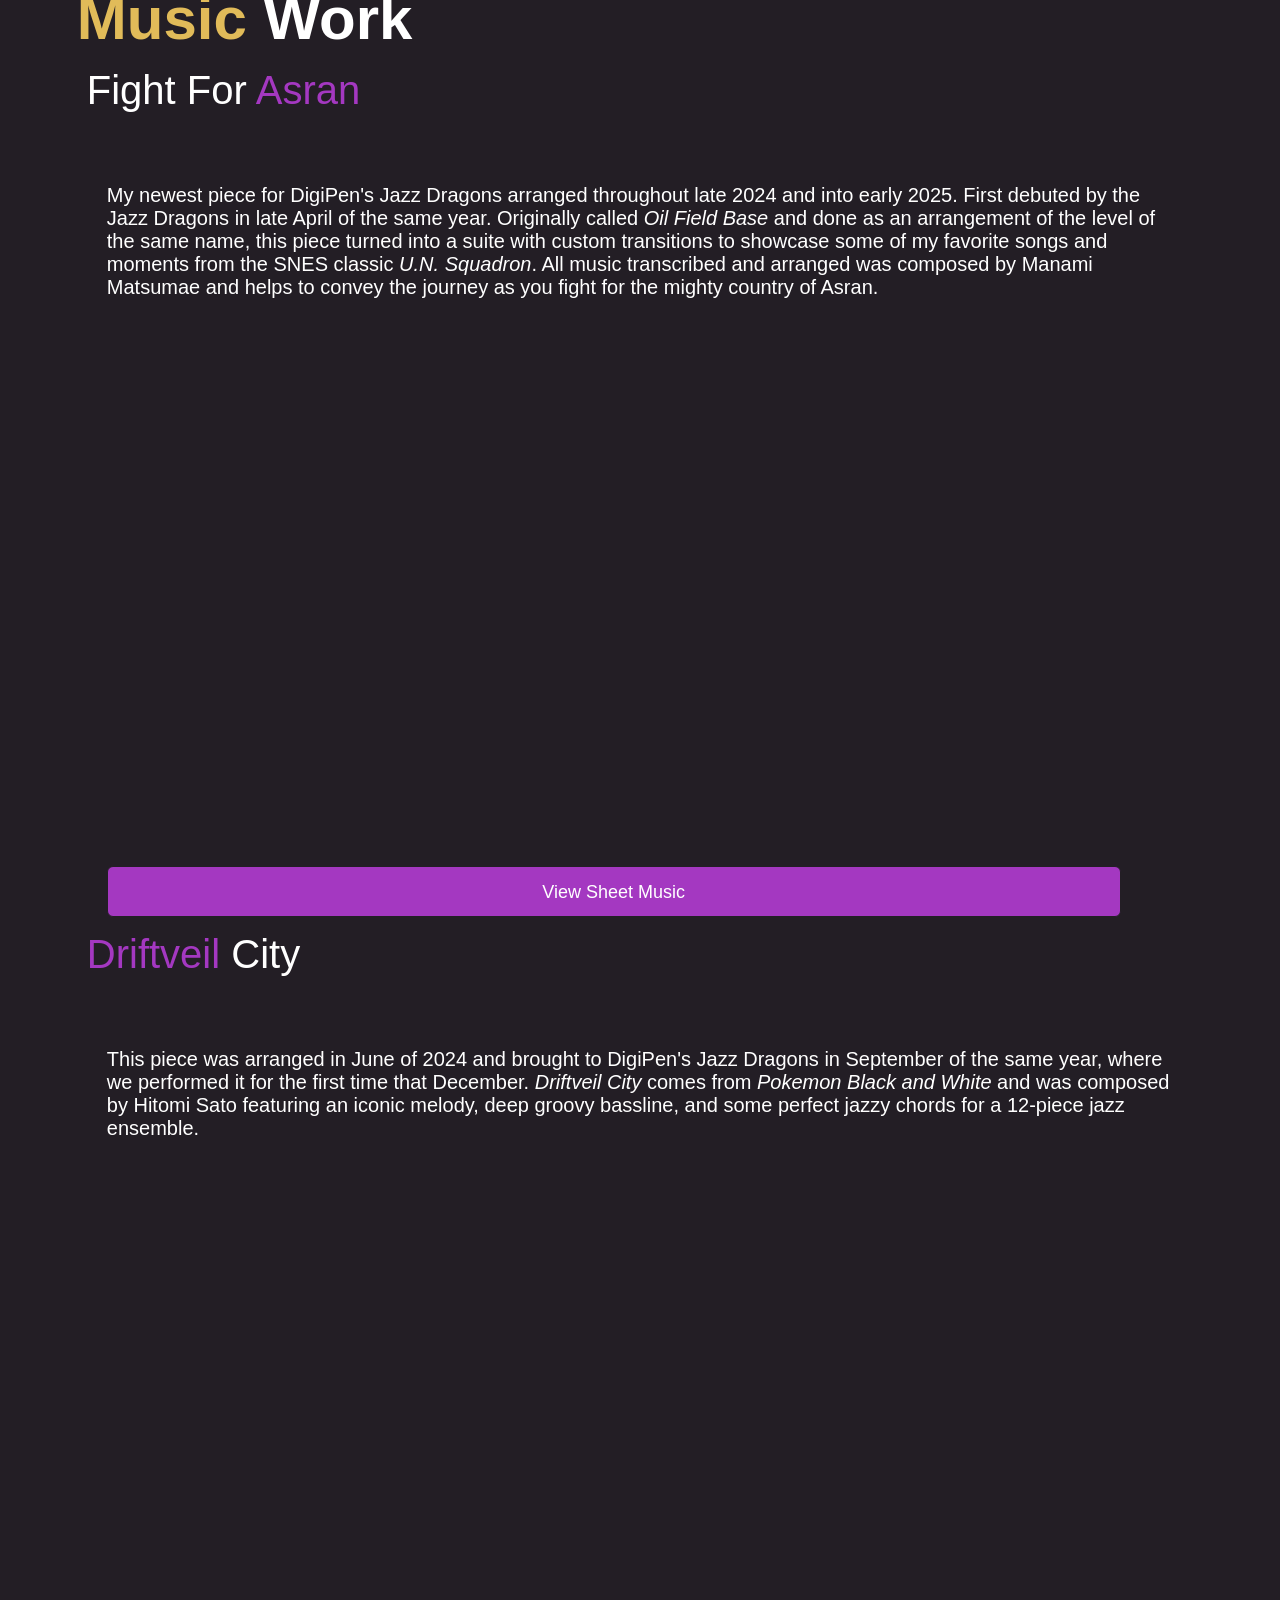
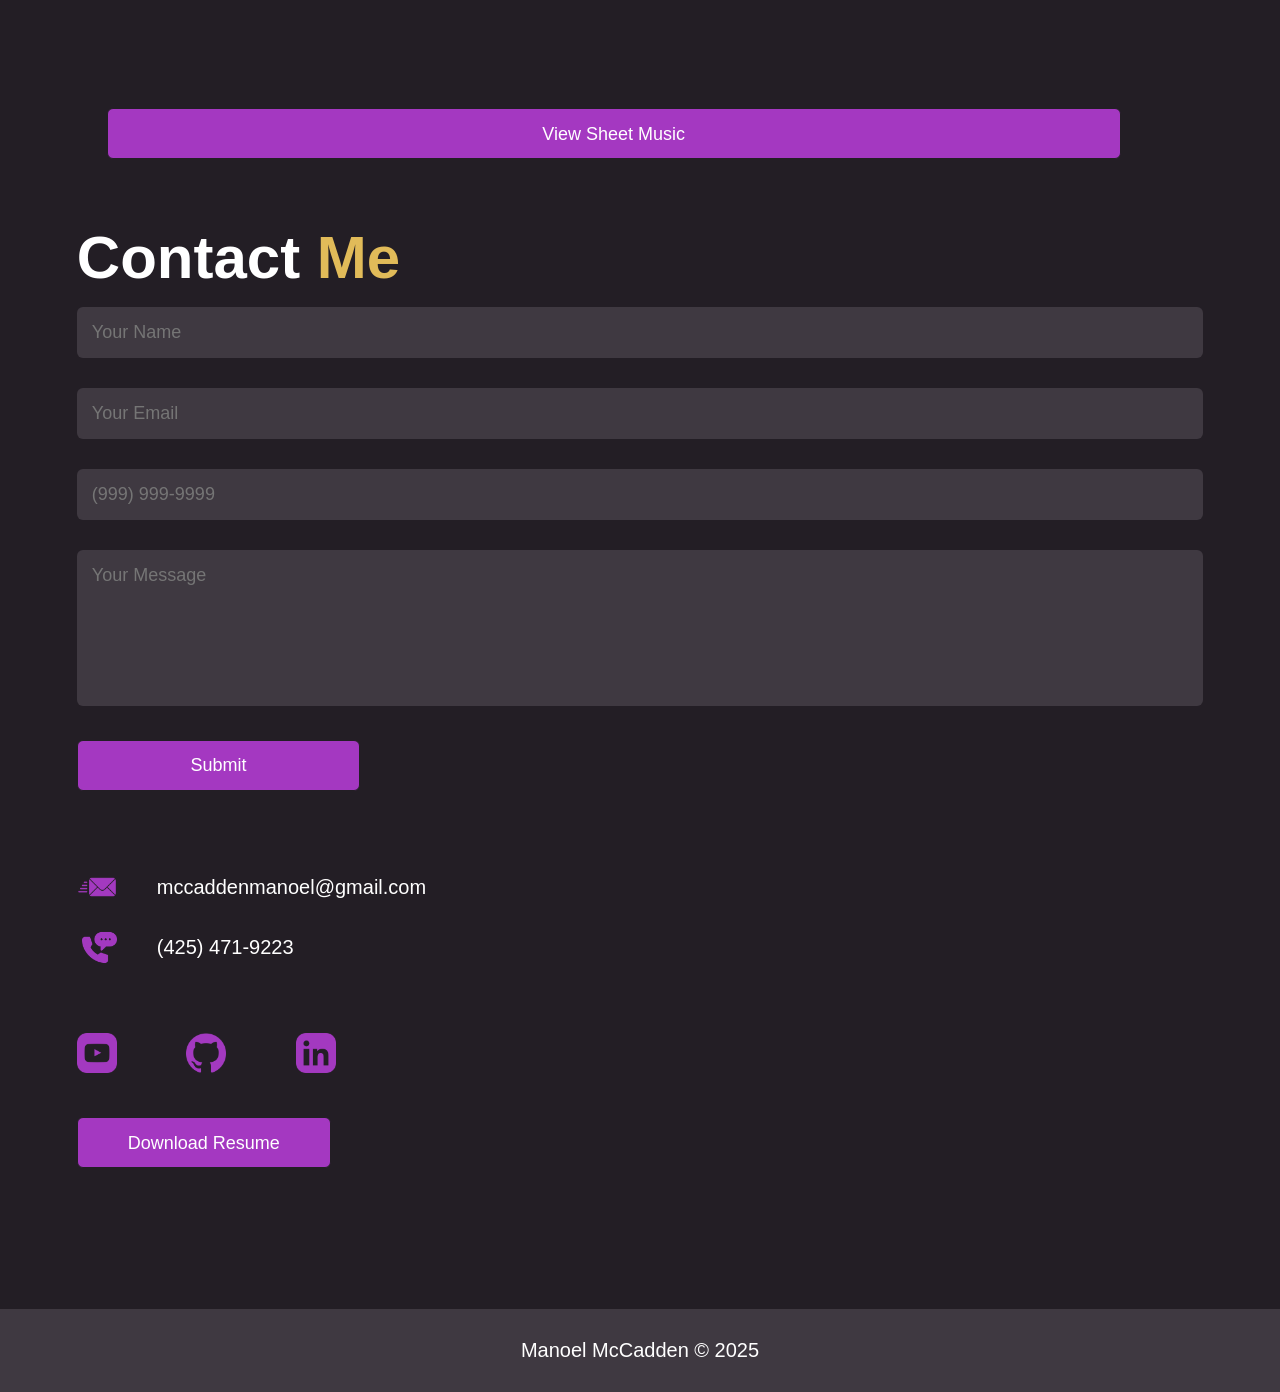
==== commit 7f88d812: "adjust cclash release timeline" ====
--- a/index.html
+++ b/index.html
@@ -302,7 +302,7 @@
                             <br>
                             While this project has completed its lifecycle as a school assignment, 
                             my team and I are currently refining and polishing it for a planned Steam 
-                            release in late 2025.
+                            release in Summer 2026.
                             <br>
                             <br>
                             Contributions:
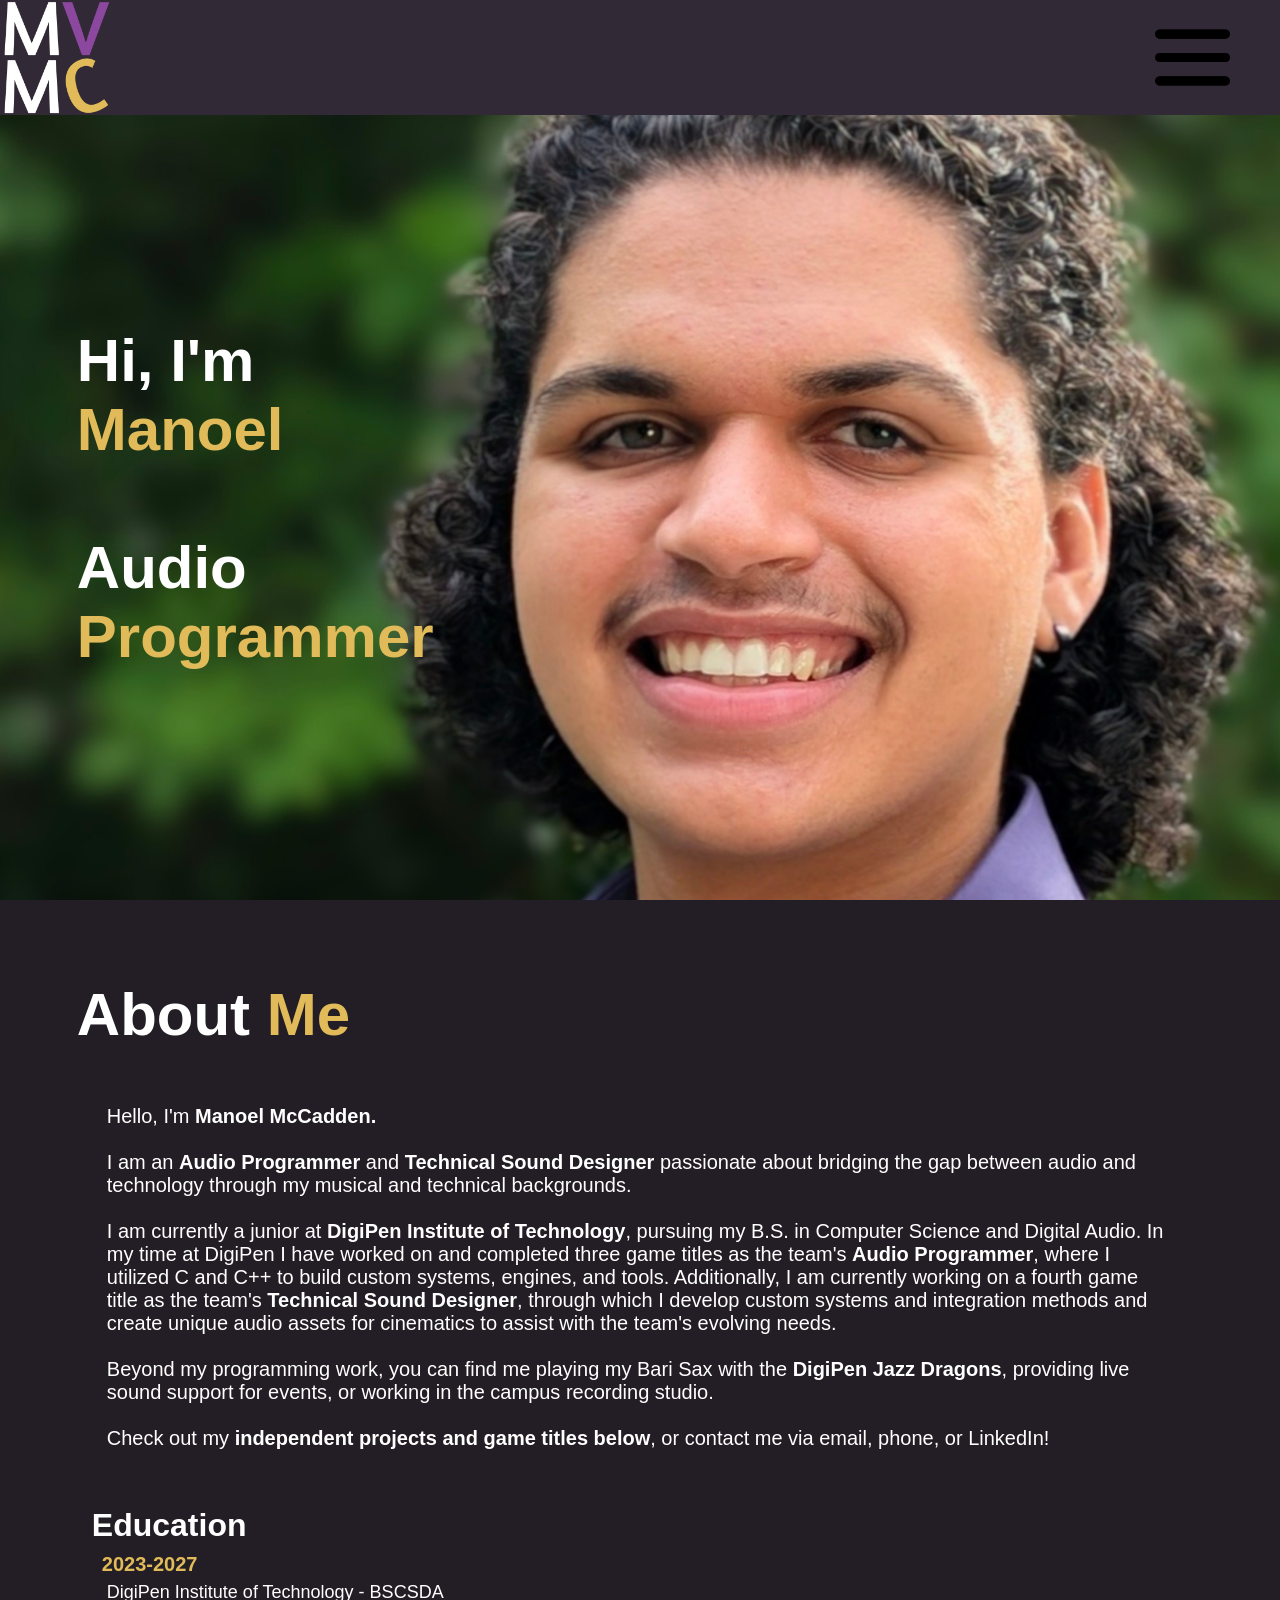
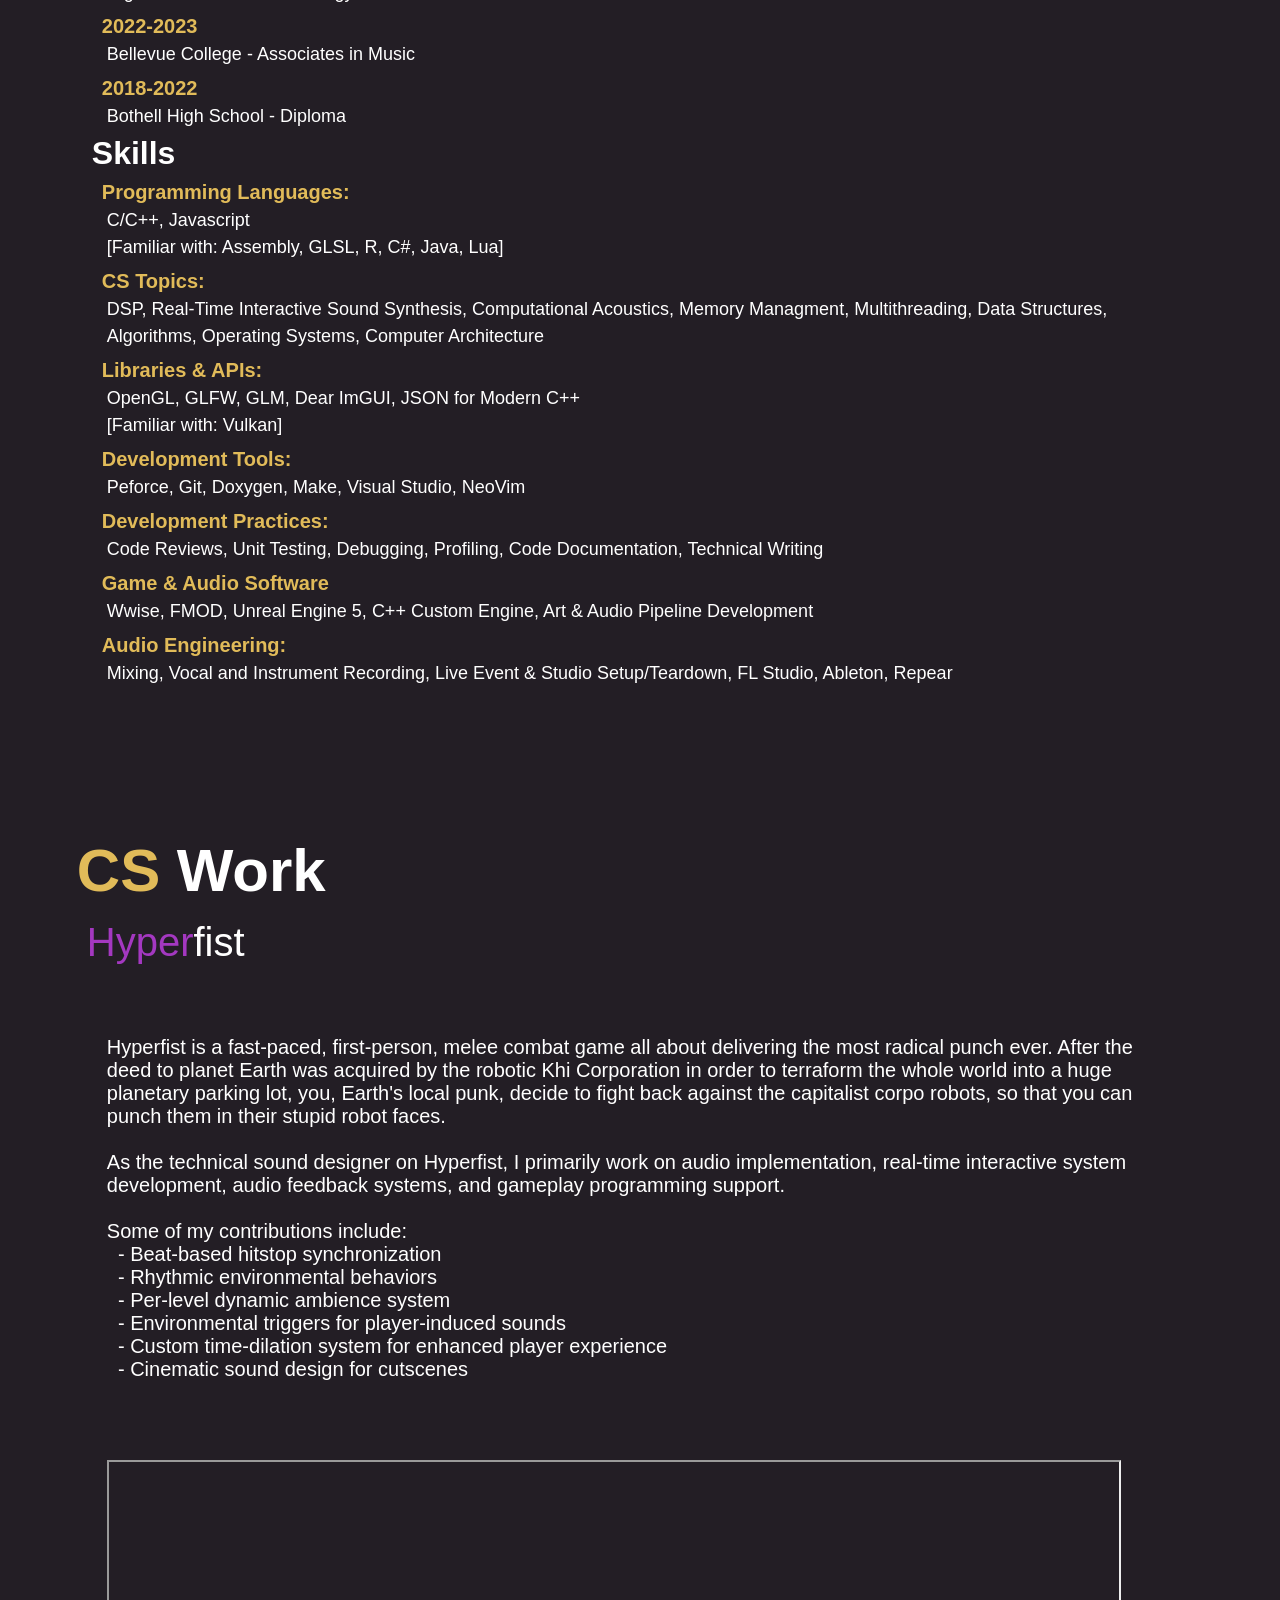
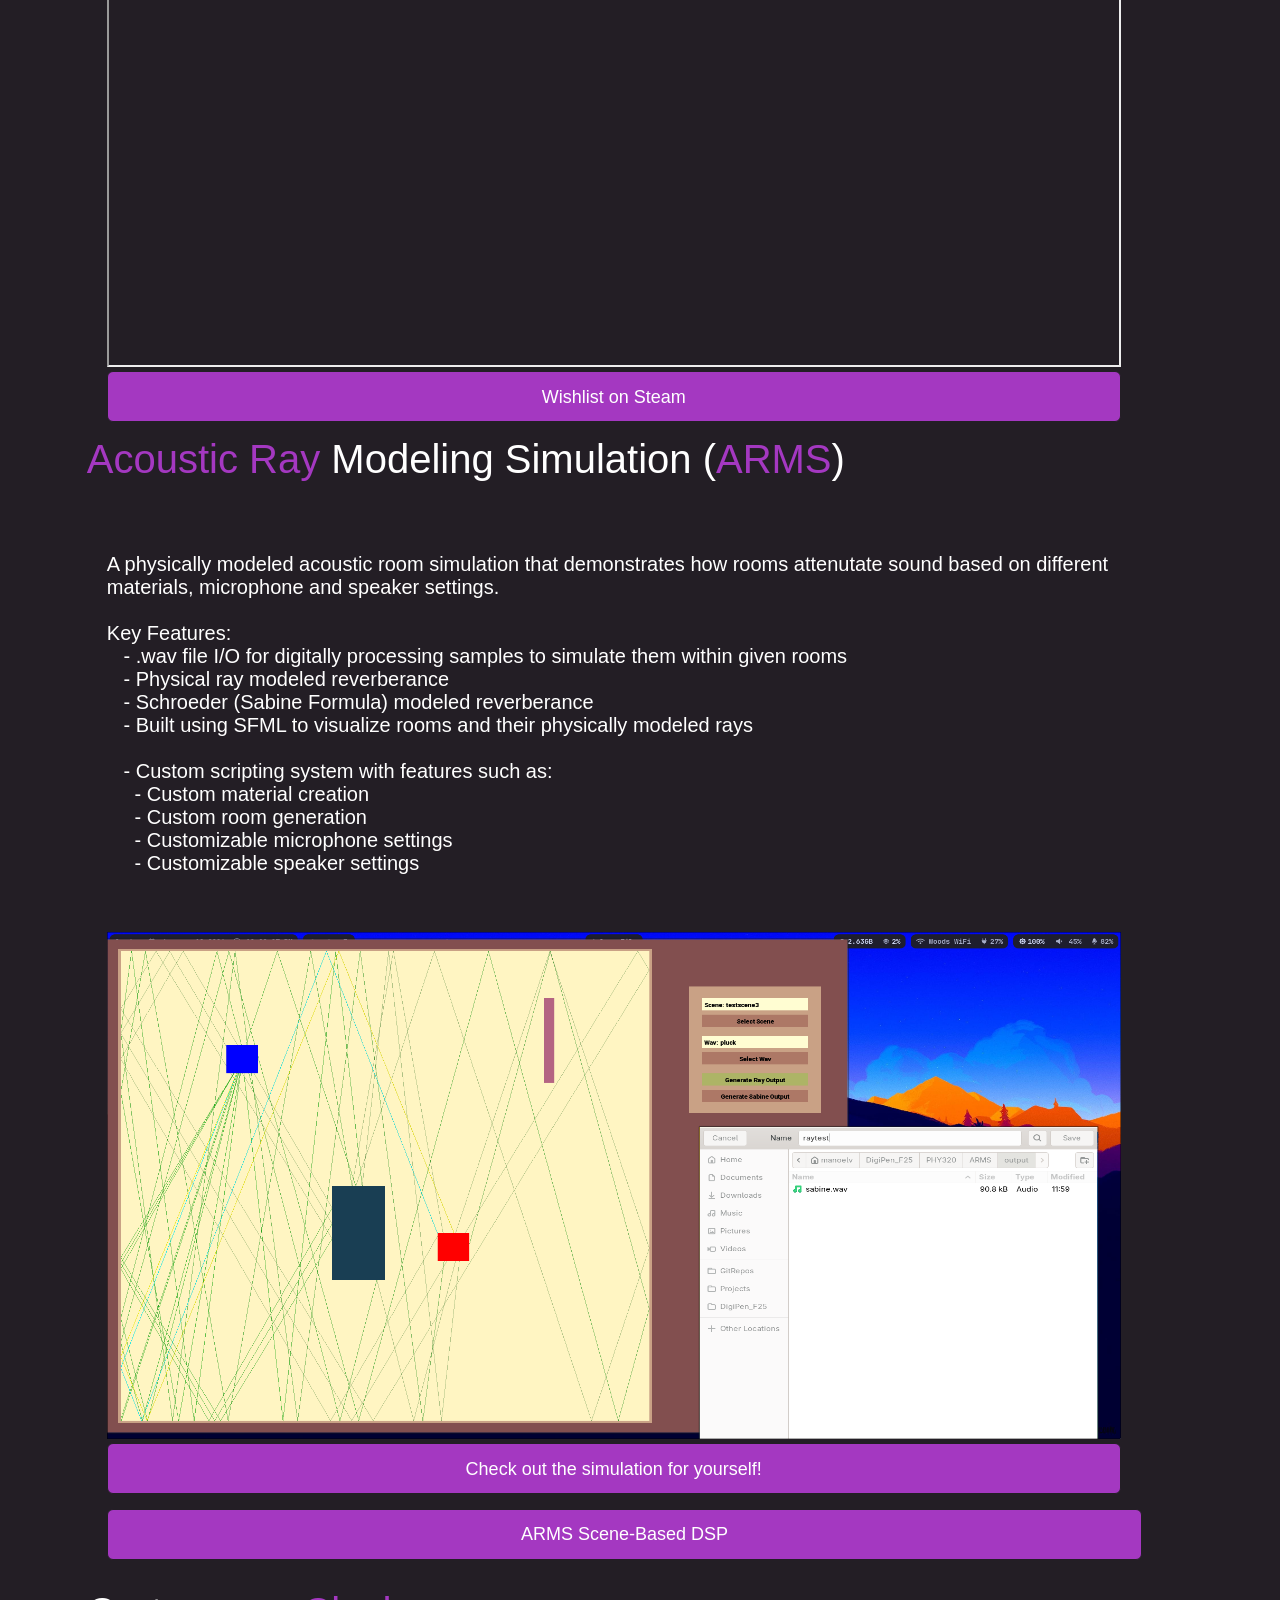
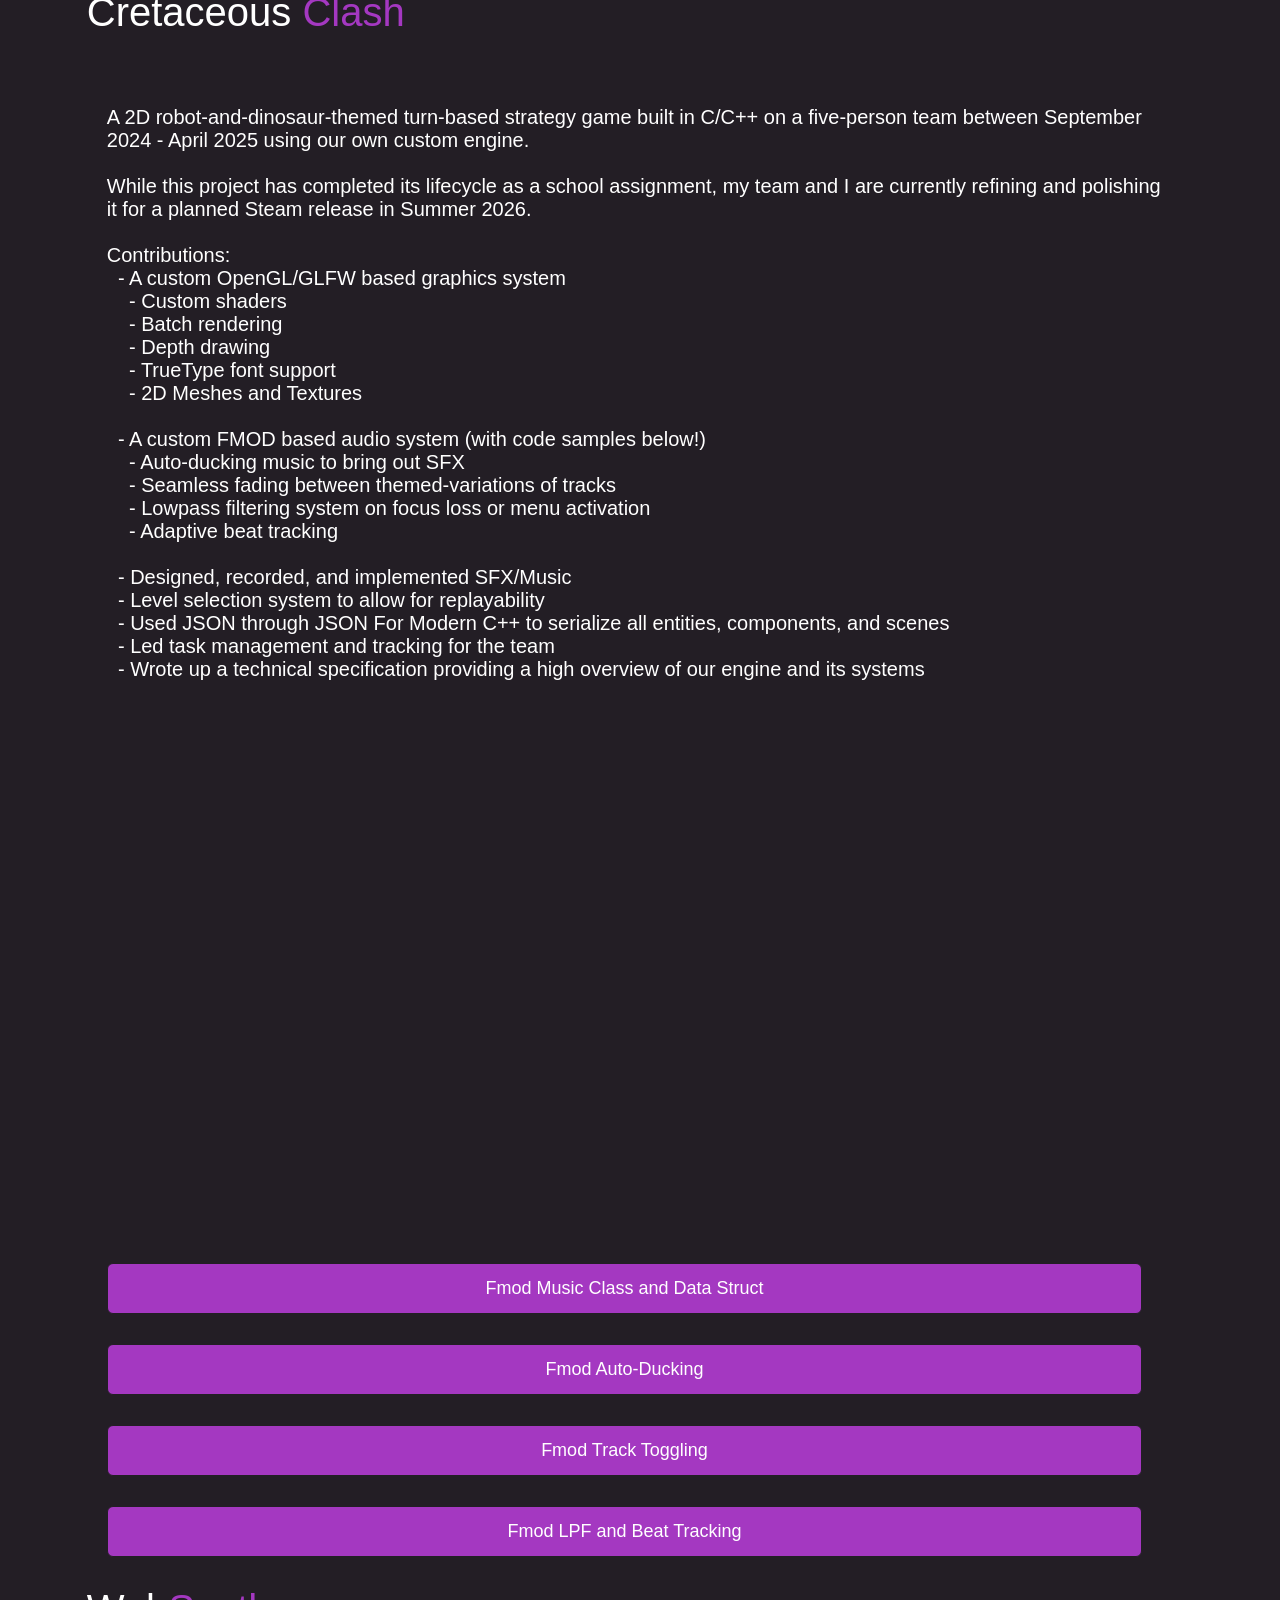
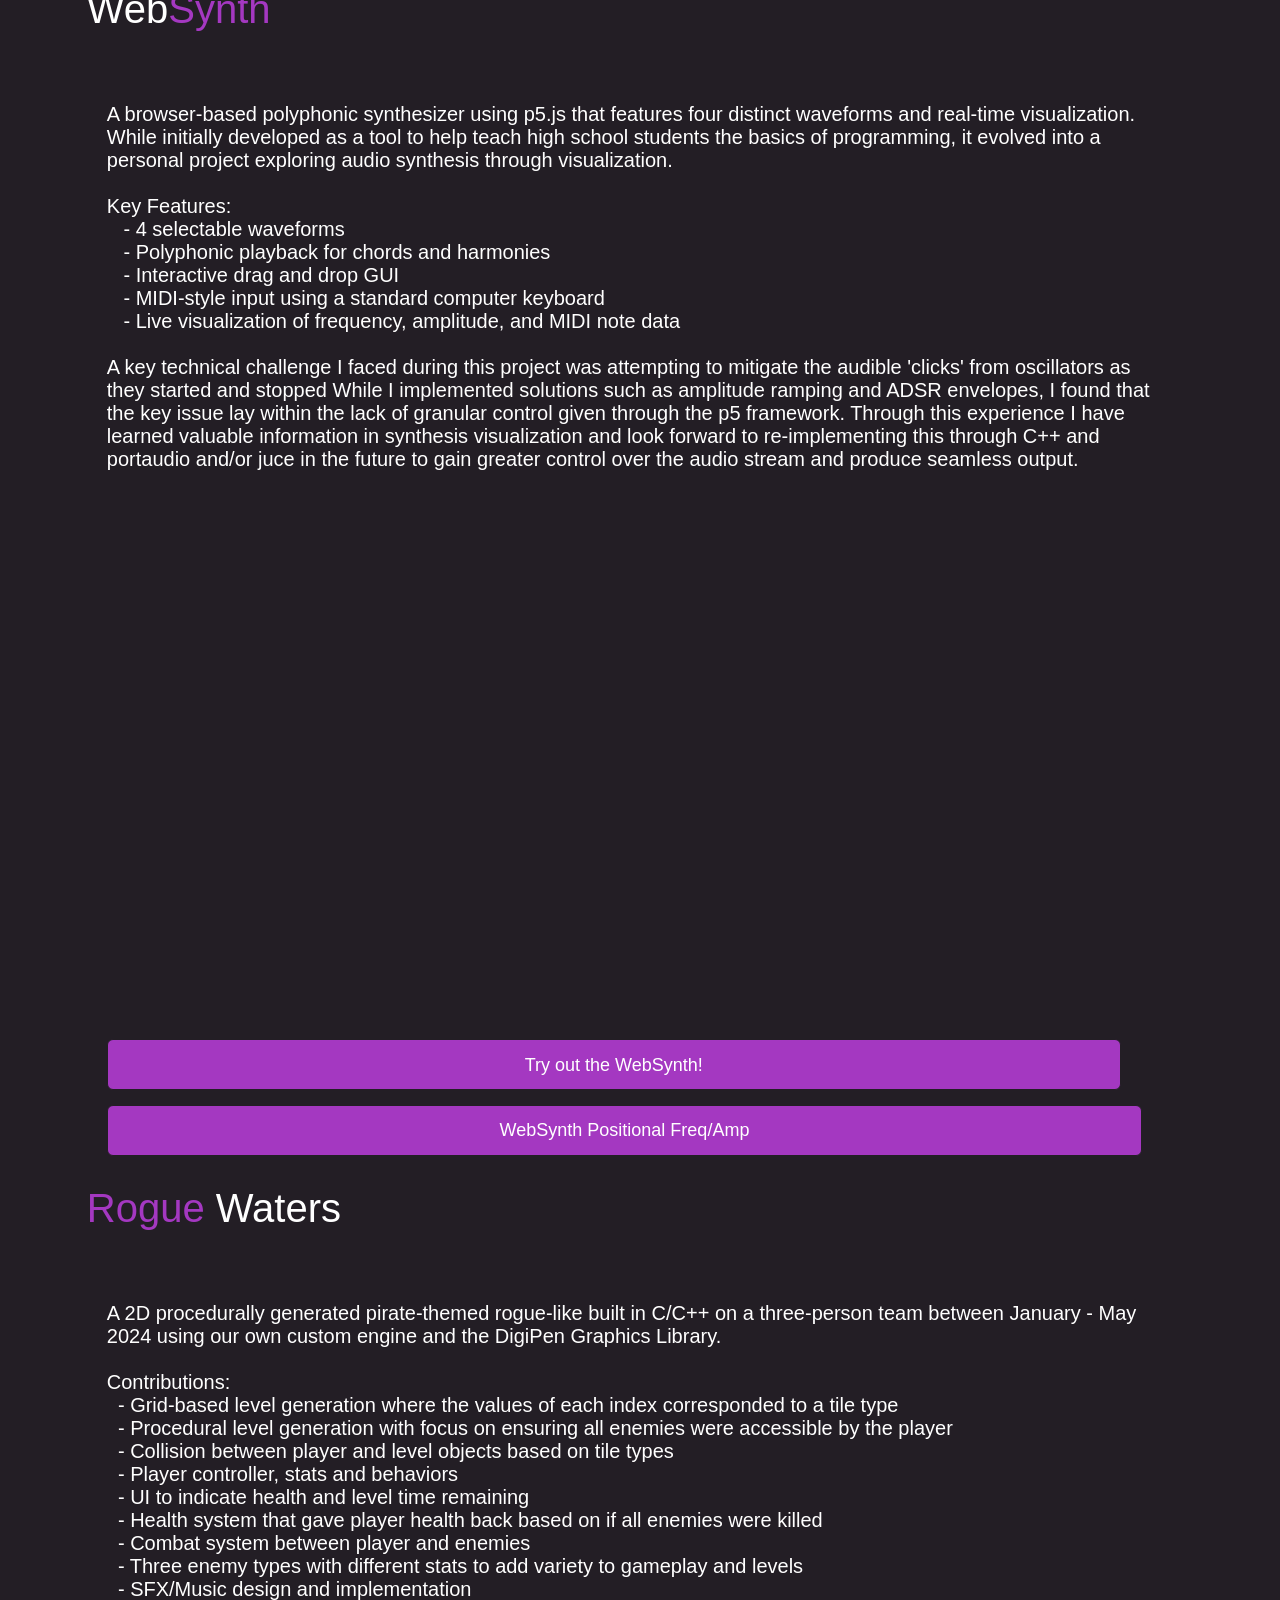
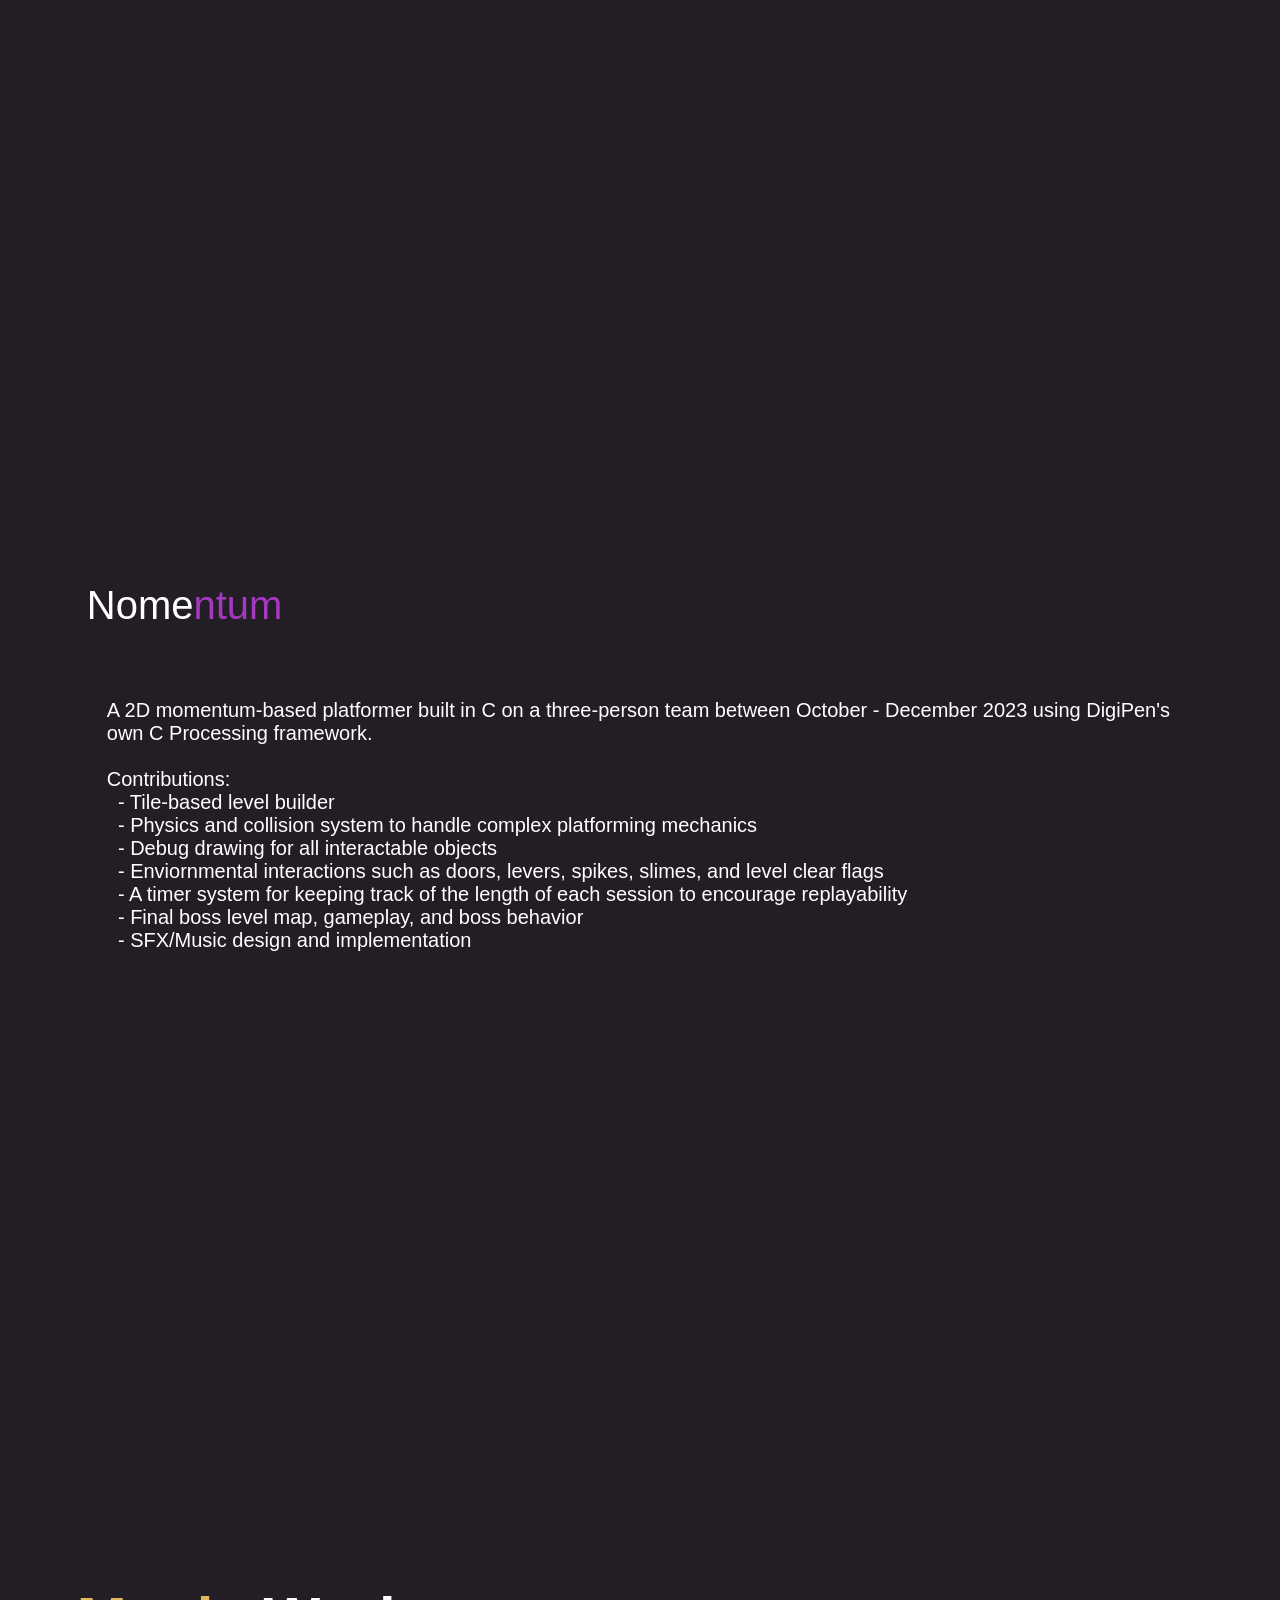
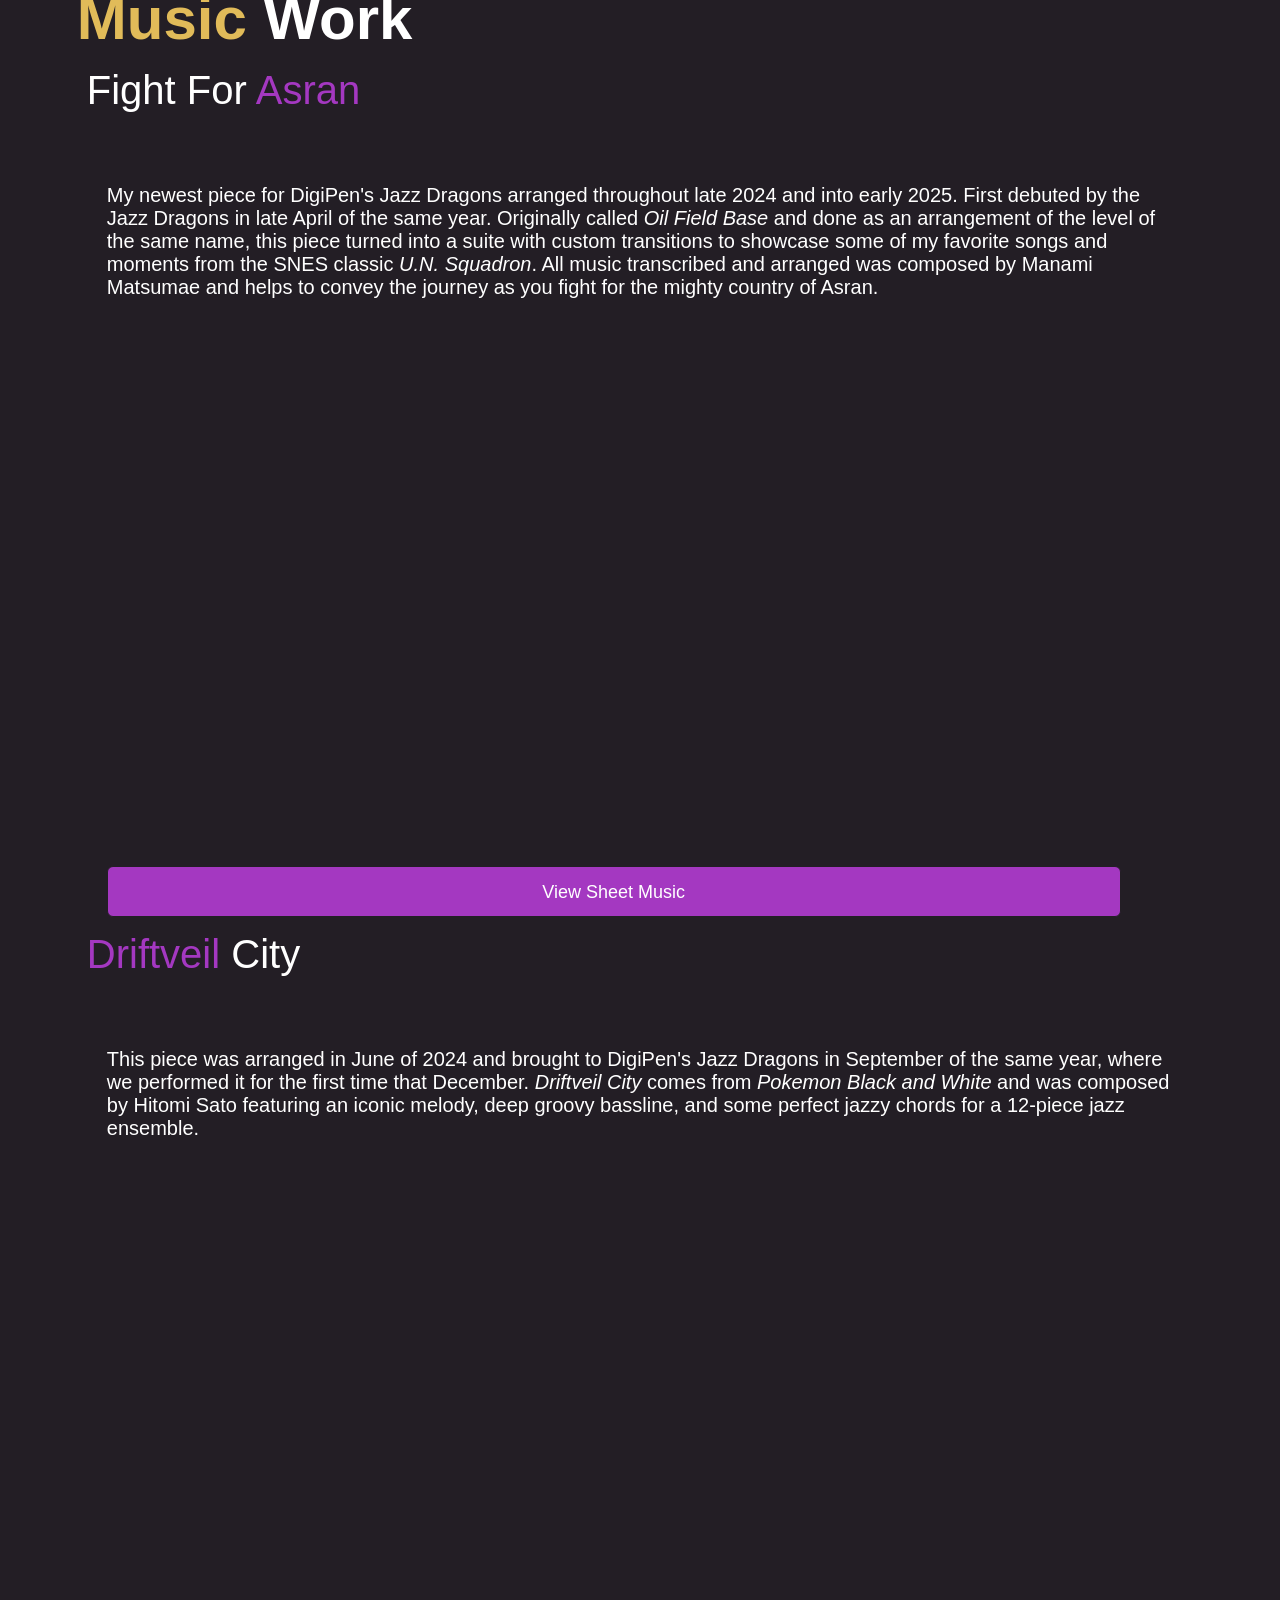
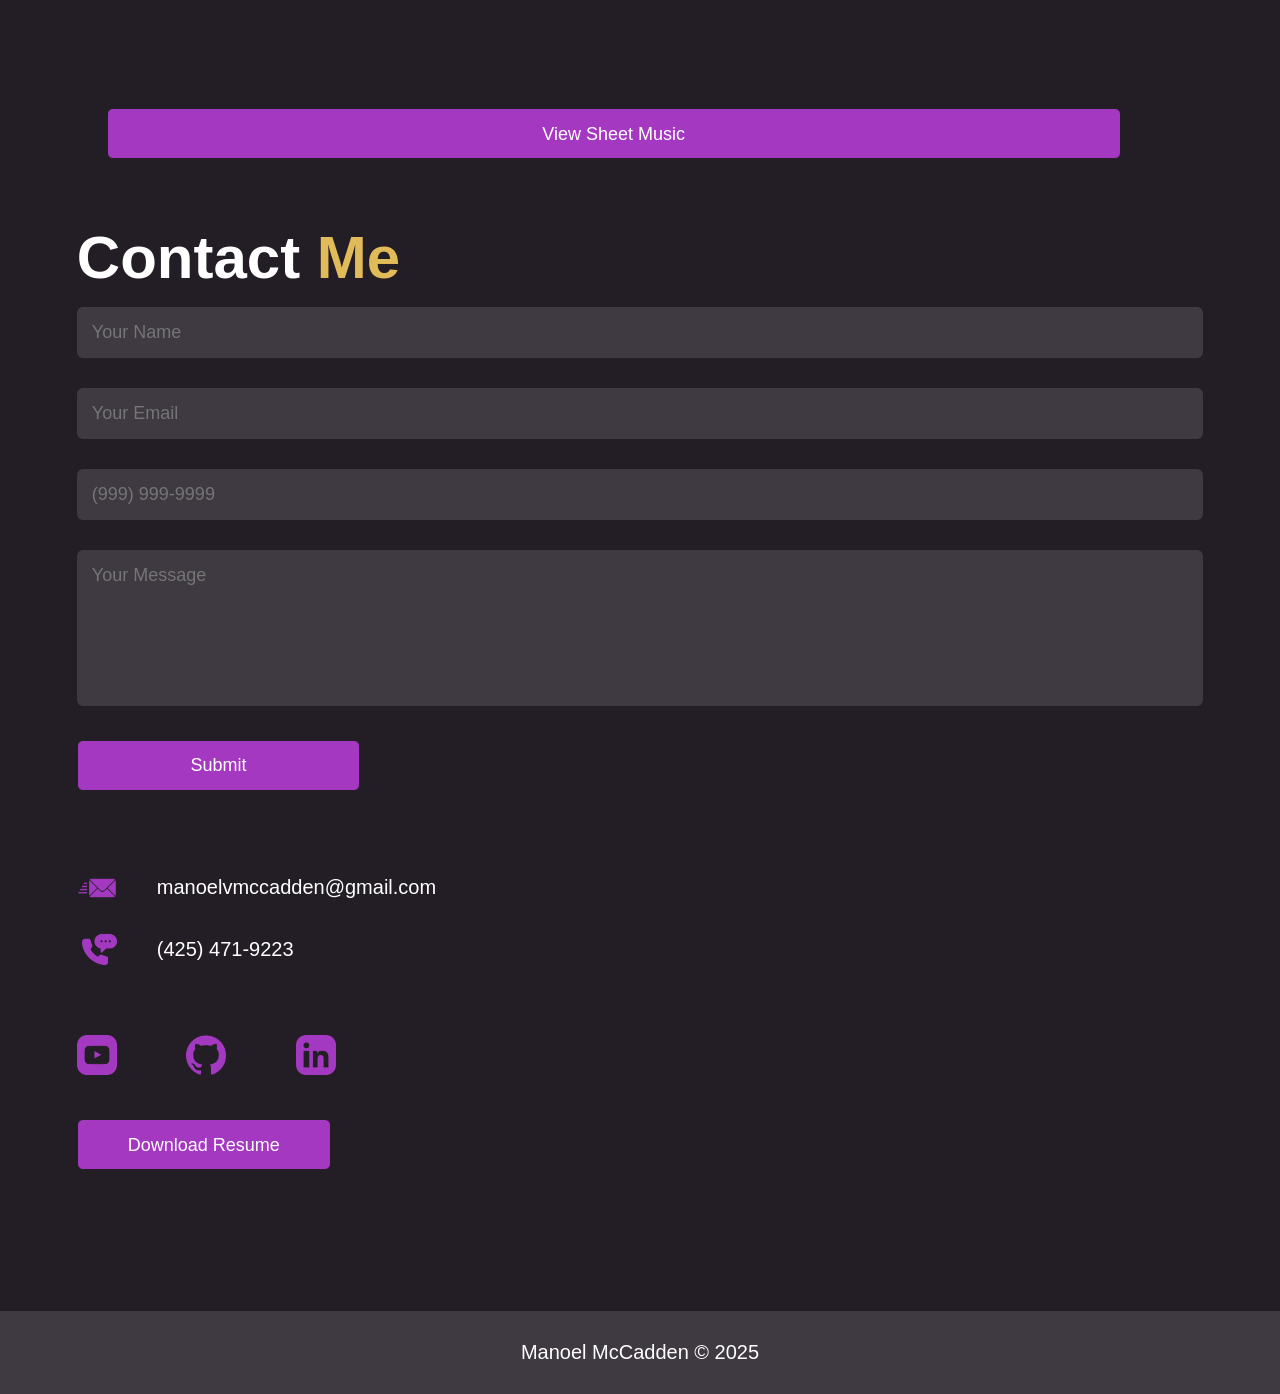
==== commit 1267fb8d: "Updating email" ====
--- a/index.html
+++ b/index.html
@@ -663,7 +663,7 @@
                         <div class="contactInfo">
                             <div class ="mainContact">
                                 <img src="images/mail.png" class="emailIcon">
-                                <p>mccaddenmanoel@gmail.com</p>
+                                <p>manoelvmccadden@gmail.com</p>
                             </div>
                             <div class="mainContact">
                                 <img src="images/phone.png" class="phoneIcon">
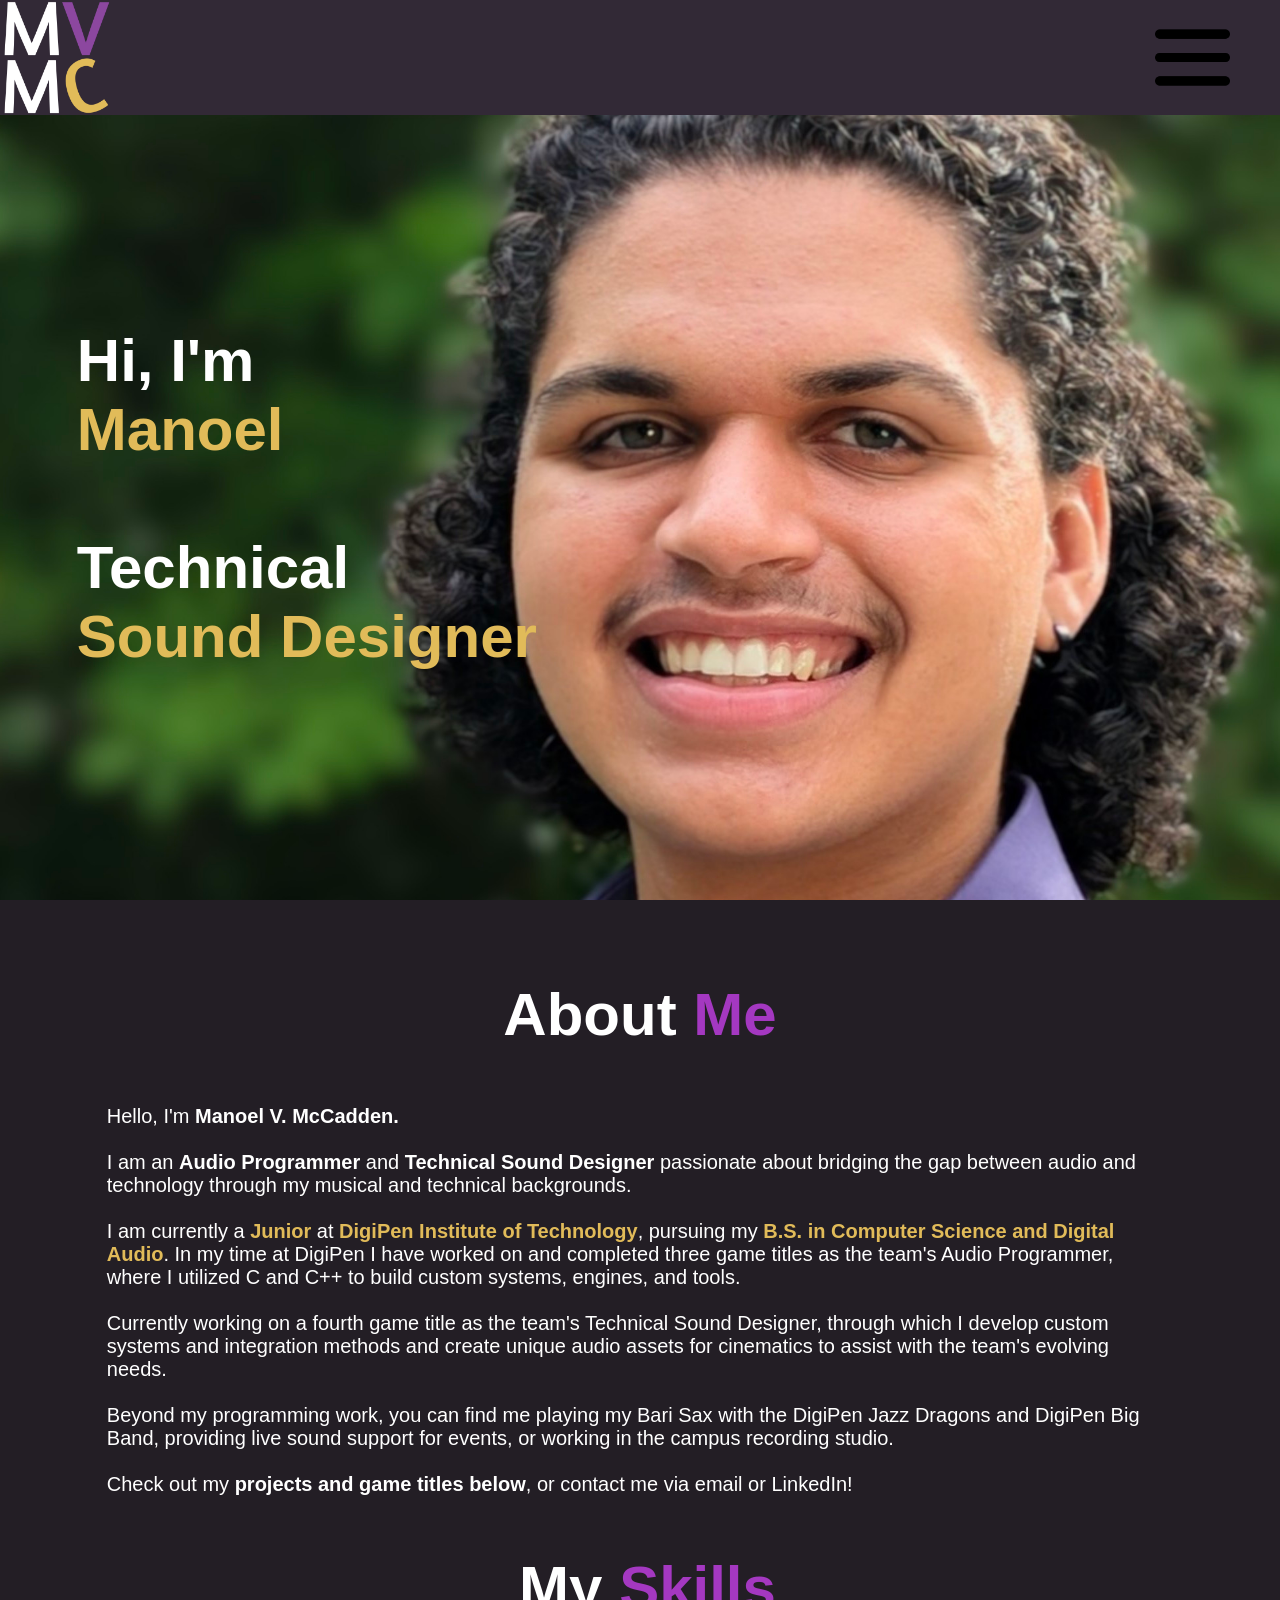
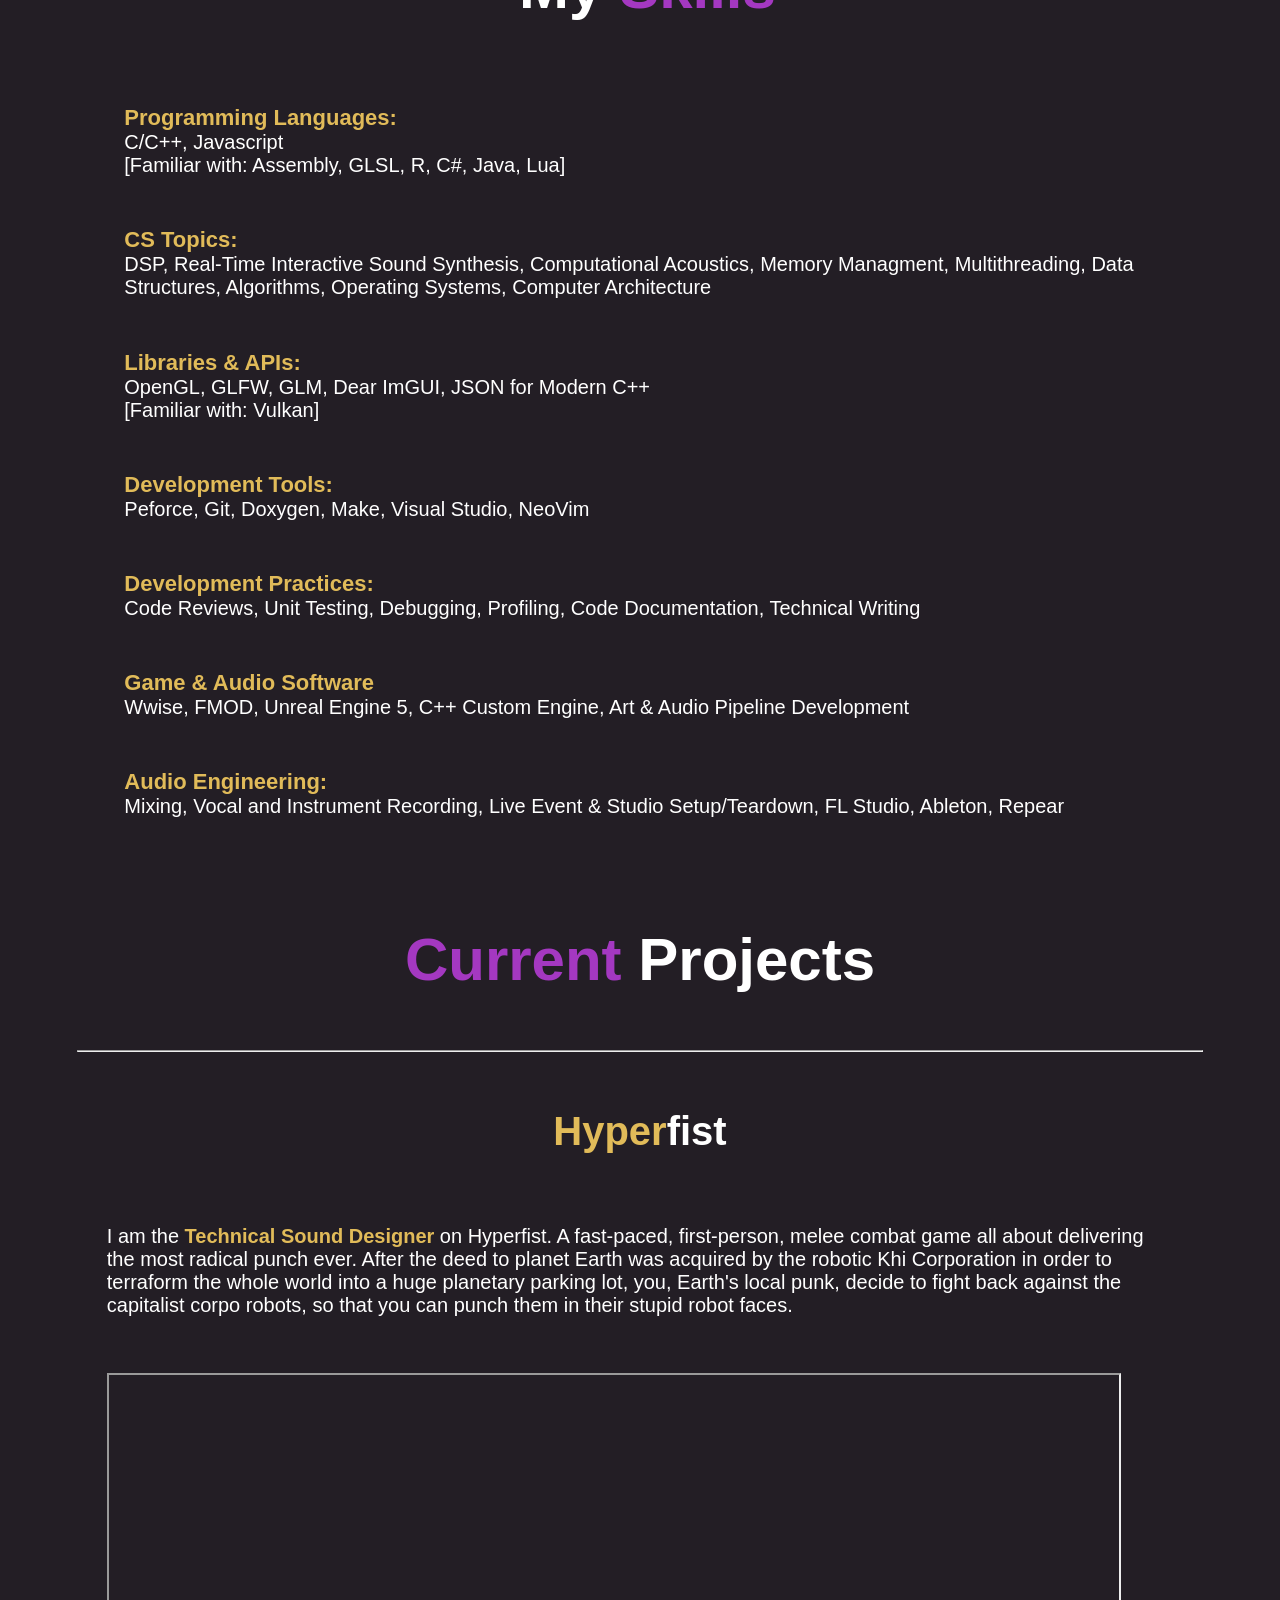
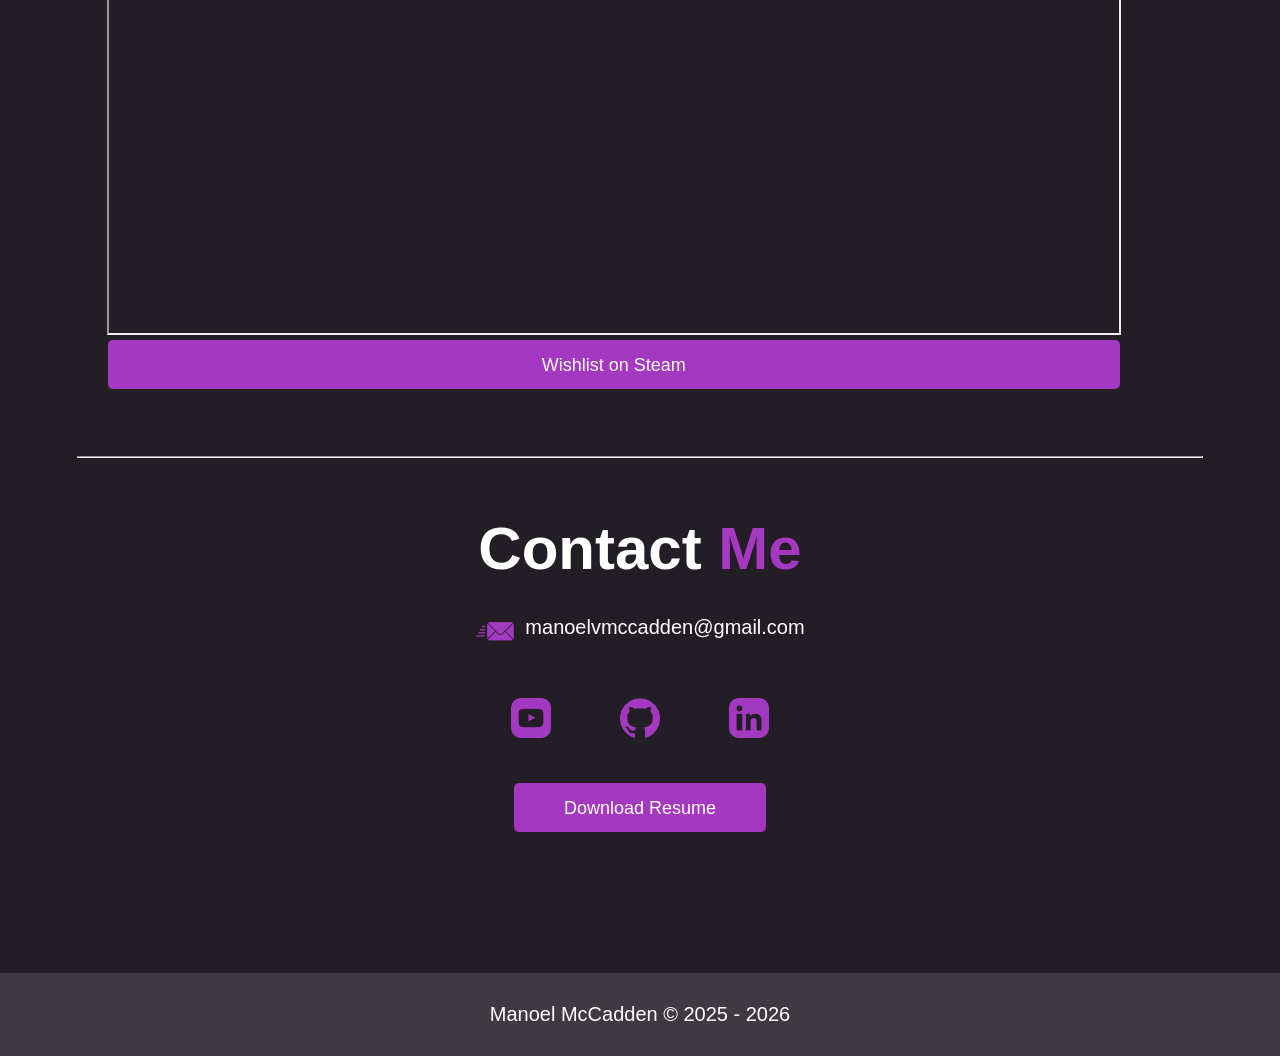
==== commit 54bce2bb: "Updated website so that it uses subpages to organize content and so that it is more skimable and rea" ====
--- a/index.html
+++ b/index.html
@@ -10,9 +10,9 @@
         <meta charset="UTF-8">
         <meta http-equiv="X-UA-Compatible" content="IE-edge">
         <meta name="viewport" content="width=device-width, inital-scale=1.0">
-        <title>Manoel McCadden's Portfolio</title>
+        <title>Manoel V. McCadden's Portfolio</title>
         <meta name="descriptions" 
-            content="Hello, I'm Manoel McCadden, and welcome to my portfolio website! Check out my CS or music projects, learn more about me, or find out how to contact me.">
+            content="Hello, I'm Manoel V. McCadden, and welcome to my portfolio website! Check out my CS or music projects, learn more about me, or find out how to contact me.">
         <link rel="shortcut icon" type="image/x-icon" href="favicon.ico">
         <link rel="stylesheet" href="style.css">
         <link rel="stylesheet" href="prism.css">
@@ -26,11 +26,10 @@
                 <nav>
                     <img src="images/logo.png" id="logo">
                     <ul>
-                        <li><a href="#header">Home</a></li>
-                        <li><a href="#about">About</a></li>
-                        <li><a href="#portfolioProgramming">CS Portfolio</a></li>
-                        <li><a href="#portfolioMusic">Music Portfolio</a></li>
-                        <li><a href="#contact">Contact</a></li>
+                        <li><a href="index.html">Home</a></li>
+                        <li><a href="cs.html">CS Portfolio</a></li>
+                        <li><a href="music.html">Music Portfolio</a></li>
+                        <li><a href="index.html#contact">Contact</a></li>
                     </ul>
                     <img id="menu" src="images/menu.png">
                 </nav>
@@ -67,9 +66,10 @@
             <div class="general">
                 <div class="row">
                     <div class="column1">
-                        <h1 class="aboutTitle">About <span>Me</span></h1>
+                        <h1 class="centerTitle">About <span>Me</span></h1>
+                        <div class="aboutText">
                         <p>
-                            Hello, I'm <b>Manoel McCadden.</b>
+                            Hello, I'm <b>Manoel V. McCadden.</b>
                             <br>
                             <br>
                             I am an <b>Audio Programmer</b> and <b>Technical Sound Designer</b>
@@ -78,110 +78,92 @@
                             backgrounds.
                             <br>
                             <br>
-                            I am currently a junior at <b>DigiPen Institute of Technology</b>,
-                            pursuing my B.S. in Computer Science and
-                            Digital Audio. In my time at DigiPen 
+                            I am currently a <span><b>Junior</b></span> at <span><b>DigiPen
+                            Institute of Technology</b></span>,
+                            pursuing my <span><b>B.S. in Computer Science and
+                            Digital Audio</b></span>. In my time at DigiPen 
                             I have worked on and completed
-                            three game titles as the team's <b>Audio Programmer</b>,
+                            three game titles as the team's Audio Programmer,
                             where I utilized C and C++ to build custom systems,
-                            engines, and tools. Additionally, I am
-                            currently working on a fourth game title as the
-                            team's <b>Technical Sound Designer</b>, through which I 
+                            engines, and tools.
+                            <br>
+                            <br>
+                            Currently working on a fourth game title as the
+                            team's Technical Sound Designer, through which I 
                             develop custom systems and integration methods and
                             create unique audio assets for cinematics to assist with the
                             team's evolving needs.
                             <br>
                             <br>
                             Beyond my programming work, you can find me playing
-                            my Bari Sax with the <b>DigiPen Jazz Dragons</b>, 
+                            my Bari Sax with the DigiPen Jazz Dragons and
+                            DigiPen Big Band, 
                             providing live sound support for events, or working
                             in the campus recording studio.
                             <br>
                             <br>
-                            Check out my <b>independent projects and game titles
-                            below</b>, or contact me via email, phone, or LinkedIn!
+                            Check out my <b>projects and game titles
+                            below</b>, or contact me via email or LinkedIn!
                         </p>
+                        </div>
                     </div>
                     <div class="column2">
-                        <h1 class="infoNames">Education</h1>
-                        <div class="infoDetails">
-                            <ul>
-                                <li>
-                                    <span class="spanTitle">2023-2027</span class="spanTitle"><br>
-                                    <span = class="spanDetails">
-                                        DigiPen Institute of Technology - BSCSDA
-                                    </span class="spanDetails">
-                                </li>
-                                <li>
-                                    <span class="spanTitle">2022-2023</span class="spanTitle"><br>
-                                    <span class="spanDetails">
-                                        Bellevue College - Associates in Music
-                                    </span class="spanDetails">
-                                </li>
-                                <li>
-                                    <span class="spanTitle">2018-2022</span class="spanTitle"><br>
-                                    <span class="spanDetails">
-                                        Bothell High School - Diploma
-                                    </span class="spanDetails">
-                                </li>
-                            </ul>
-                        </div>    
-                        <h1 class="infoNames">Skills</h1>
+                      <h1 class="infoNames">My <span>Skills</span></h1>
                         <div class="infoDetails">
                             <ul>                        
                                 <li>
-                                    <span class="spanTitle">Programming Languages:</span class="spanTitle"><br>
-                                    <span = class="spanDetails">
+                                    <span class="spanTitle">Programming Languages:</span><br>
+                                    <span class="spanDetails">
                                         C/C++, Javascript
                                         <br>[Familiar with: Assembly, GLSL, R,
                                         C#, Java, Lua]
-                                    </span class="spanDetails"><br>
-                                </li>
-                                <li>
-                                    <span class="spanTitle">CS Topics:</span class="spanTitle"><br>
-                                    <span = class="spanDetails">
+                                    </span>
+                                </li>
+                                <li>
+                                    <span class="spanTitle">CS Topics:</span><br>
+                                    <span class="spanDetails">
                                         DSP, Real-Time Interactive Sound Synthesis, 
                                         Computational Acoustics, Memory
                                         Managment, Multithreading,
                                         Data Structures, Algorithms, 
                                         Operating Systems, Computer Architecture
-                                    </span class="spanDetails">
-                                </li>
-                                <li>
-                                    <span class="spanTitle">Libraries & APIs:</span class="spanTitle"><br>
-                                    <span = class="spanDetails">
+                                    </span>
+                                </li>
+                                <li>
+                                    <span class="spanTitle">Libraries & APIs:</span><br>
+                                    <span class="spanDetails">
                                         OpenGL, GLFW, GLM, Dear ImGUI, JSON for Modern C++
                                         <br>[Familiar with: Vulkan]
-                                    </span class="spanDetails">
-                                </li>
-                                <li>
-                                    <span class="spanTitle">Development Tools:</span class="spanTitle"><br>
-                                    <span = class="spanDetails">
+                                    </span>
+                                </li>
+                                <li>
+                                    <span class="spanTitle">Development Tools:</span><br>
+                                    <span class="spanDetails">
                                         Peforce, Git, Doxygen, Make, Visual
                                         Studio, NeoVim
-                                    </span class="spanDetails">
-                                </li>
-                                <li>
-                                    <span class="spanTitle">Development Practices:</span class="spanTitle"><br>
-                                    <span = class="spanDetails">
+                                    </span>
+                                </li>
+                                <li>
+                                    <span class="spanTitle">Development Practices:</span><br>
+                                    <span class="spanDetails">
                                         Code Reviews, Unit Testing, Debugging,
                                         Profiling, Code Documentation, Technical Writing
-                                    </span class="spanDetails">
-                                </li>
-                                <li>
-                                  <span class="spanTitle">Game & Audio Software</span class="spanTitle"><br>
-                                    <span = class="spanDetails">
+                                    </span>
+                                </li>
+                                <li>
+                                  <span class="spanTitle">Game & Audio Software</span><br>
+                                    <span class="spanDetails">
                                         Wwise, FMOD, Unreal Engine 5, C++ Custom
                                         Engine, Art & Audio Pipeline Development
-                                    </span class="spanDetails">
-                                </li>
-                                <li>
-                                    <span class="spanTitle">Audio Engineering:</span class="spanTitle"><br>
-                                    <span = class="spanDetails">
+                                    </span>
+                                </li>
+                                <li>
+                                    <span class="spanTitle">Audio Engineering:</span><br>
+                                    <span class="spanDetails">
                                         Mixing, Vocal and Instrument Recording,
                                         Live Event & Studio Setup/Teardown, 
                                         FL Studio, Ableton, Repear
-                                    </span class="spanDetails">
+                                    </span>
                                 </li>
                             </ul>
                         </div>
@@ -190,484 +172,48 @@
             </div>
         </div>
 
-<!-- Programming Portfolio -->
-
-        <div id="portfolioProgramming">
-            <div class="general">
-                <h1 class="sectionTitle"><span>CS</span> Work</h1>
-                <p class="contentTitles"><span>Hyper</span>fist</p>
-                <div class="row">
-                    <div class="column1">
-                        <p>
-                            Hyperfist is a fast-paced, first-person, melee
-                            combat game all about delivering the most radical
-                            punch ever. After the deed to planet Earth was
-                            acquired by the robotic Khi Corporation in order to
-                            terraform the whole world into a huge planetary
-                            parking lot, you, Earth's local punk, decide to fight
-                            back against the capitalist corpo robots, so that
-                            you can punch them in their stupid robot faces.
-                            <br>
-                            <br>
-                            As the technical sound designer on Hyperfist, I
-                            primarily work on audio implementation, real-time
-                            interactive system development, audio feedback
-                            systems, and gameplay programming support.
-                            <br>
-                            <br>
-                            Some of my
-                            contributions include:
-                            <br>&nbsp - Beat-based hitstop synchronization 
-                            <br>&nbsp - Rhythmic environmental behaviors
-                            <br>&nbsp - Per-level dynamic ambience system 
-                            <br>&nbsp - Environmental triggers for player-induced sounds
-                            <br>&nbsp - Custom time-dilation system for enhanced
-                            player experience 
-                            <br>&nbsp - Cinematic sound design for cutscenes
-                            <br>
-                            <br>
-                        </p>
-                    </div>
-                    <div class="column2">
-                        <iframe 
-                          src="https://drive.google.com/file/d/1PHKFr82dAOfwwTgvAhDKl1mSONgCKyJC/preview" 
-                          width="560" height="315" allow="autoplay">
-                        </iframe>
-                        <a href="https://store.steampowered.com/app/3689210/HYPERFIST/" class="linkButton">Wishlist on Steam</a>
-                    </div>
-                </div> 
-
-                <p
-                class="contentTitles"><span>Acoustic Ray</span> Modeling
-                Simulation (<span>ARMS</span>)</p>
-                <div class="row">
-                    <div class="column1">
-                        <p>
-                            A physically modeled acoustic room simulation
-                            that demonstrates how rooms attenutate sound based
-                            on different materials, microphone and speaker
-                            settings. 
-                            <br>
-                            <br>
-                            Key Features:
-                            <br>&nbsp&nbsp - .wav file I/O for digitally
-                            processing samples to simulate them within given rooms
-                            <br>&nbsp&nbsp - Physical ray modeled reverberance
-                            <br>&nbsp&nbsp - Schroeder (Sabine Formula) modeled reverberance
-                            <br>&nbsp&nbsp - Built using SFML to visualize rooms
-                            and their physically modeled rays
-                            <br>
-                            <br>&nbsp&nbsp - Custom scripting system with
-                            features such as:
-                            <br>&nbsp&nbsp&nbsp&nbsp - Custom material creation
-                            <br>&nbsp&nbsp&nbsp&nbsp - Custom room generation
-                            <br>&nbsp&nbsp&nbsp&nbsp - Customizable microphone
-                            settings
-                            <br>&nbsp&nbsp&nbsp&nbsp - Customizable speaker 
-                            settings
-                        </p>
-                    </div>
-                    <div class="column2">
-                        <img id="exampleImages" src="images/ARMS_Example.png" width="560" height="315">
-                    <!-- REPLACE/ADD YOUTUBE VIDEO LATER
-                        <iframe 
-                          width="560" height="315" 
-                          src="https://www.youtube.com/embed/f75r6wYghYg?si=58WUr5RxZZNCO-9R" 
-                          title="YouTube video player" frameborder="0" 
-                          allow="accelerometer; autoplay; clipboard-write; encrypted-media; gyroscope; picture-in-picture; web-share" 
-                          referrerpolicy="strict-origin-when-cross-origin" allowfullscreen>
-                        </iframe>
-                    -->
-                        <a href="https://github.com/mvmccadden/ARMS/"class="linkButton">
-                          Check out the simulation for yourself!
-                        </a>
-                    </div>
-                </div> 
-                <div class="codeButtons">
-                    <button class="button3" onclick="toggleCode('codeARMSFilter')">
-                      ARMS Scene-Based DSP
-                    </button>
-                    <pre id="codeARMSFilter"><code id="codeARMSFilter" class="language-cpp" style="display: none;"></code></pre>
-                </div>
-
-                
-                <p class="contentTitles">Cretaceous<span> Clash</span></p>
-                <div class="row">
-                    <div class="column1">
-                        <p>
-                            A 2D robot-and-dinosaur-themed turn-based strategy 
-                            game built in C/C++ on a five-person team between September 2024 
-                            - April 2025 using our own custom engine.
-                            <br>
-                            <br>
-                            While this project has completed its lifecycle as a school assignment, 
-                            my team and I are currently refining and polishing it for a planned Steam 
-                            release in Summer 2026.
-                            <br>
-                            <br>
-                            Contributions:
-                            <br>&nbsp - A custom OpenGL/GLFW based graphics 
-                                system
-                            <br>&nbsp&nbsp&nbsp - Custom shaders
-                            <br>&nbsp&nbsp&nbsp - Batch rendering
-                            <br>&nbsp&nbsp&nbsp - Depth drawing
-                            <br>&nbsp&nbsp&nbsp - TrueType font support
-                            <br>&nbsp&nbsp&nbsp - 2D Meshes and Textures
-                            <br>
-                            <br>&nbsp - A custom FMOD based audio system (with
-                            code samples below!)
-                            <br>&nbsp&nbsp&nbsp - Auto-ducking music to bring out SFX
-                            <br>&nbsp&nbsp&nbsp - Seamless fading between themed-variations of tracks
-                            <br>&nbsp&nbsp&nbsp - Lowpass filtering system on focus loss or menu activation
-                            <br>&nbsp&nbsp&nbsp - Adaptive beat tracking
-                            <br>
-                            <br>&nbsp - Designed, recorded, and implemented SFX/Music
-                            <br>&nbsp - Level selection system to allow for 
-                                replayability
-                            <br>&nbsp - Used JSON through JSON For Modern C++ 
-                                to serialize all entities, components, and
-                                scenes
-                            <br>&nbsp - Led task management and tracking for
-                                the team
-                            <br>&nbsp - Wrote up a technical specification 
-                                providing a high overview of our engine and
-                                its systems
-                        </p>
-                    </div>
-                    <div class="column2">
-                        <iframe 
-                            width="560" height="315" 
-                            src="https://www.youtube.com/embed/Gm1vMGP0NTk?si=8yt6CYvpgogS9AYY" 
-                            title="YouTube video player" frameborder="0" 
-                            allow="accelerometer; autoplay; clipboard-write; encrypted-media; gyroscope; picture-in-picture; web-share" 
-                            referrerpolicy="strict-origin-when-cross-origin" allowfullscreen>
-                        </iframe>
-                        <!---
-                          <a href="https://musescore.com/user/40012312/scores/13892938?share=copy_link"class="linkButton">
-                            Viewon Steam!
-                          </a>--->
-                    </div>
-                </div> 
-                <div class="codeButtons">
-                    <button class="button3" onclick="toggleCode('code1')">
-                      Fmod Music Class and Data Struct</button>
-                    <pre id="code1"><code id="code1" class="language-cpp" style="display: none;"></code></pre>
-                    <button class="button3" onclick="toggleCode('code2')">
-                      Fmod Auto-Ducking 
-                    </button>
-                    <pre id="code2"><code id="code2" class="language-cpp" style="display: none;"></code></pre>
-                    <button class="button3" onclick="toggleCode('code3')">
-                      Fmod Track Toggling
-                    </button>
-                    <pre id="code3"><code id="code3" class="language-cpp" style="display: none;"></code></pre>
-                    <button class="button3" onclick="toggleCode('code4')">
-                      Fmod LPF and Beat Tracking
-                    </button>
-                    <pre id="code4"><code id="code4" class="language-cpp" style="display: none;"></code></pre>
-                </div>
-
-                <!--
-
-                <p class="contentTitles">Clairty<span>++</span></p>
-                <div class="row">
-                    <div class="column1">
-                        <p>
-                            A 2D procedurally generated priate themed
-                            rogue-like built in C/C++ on a 5 person team
-                            between Jan. - Apr. 2024 using a custom engine
-                            and the DigiPen Graphics Library.
-                            <br>
-                            <br>
-
-                        </p>
-                    </div>
-                    <div class="column2">
-                        <iframe 
-                            width="560" height="315" 
-                            src="https://www.youtube.com/embed/5E86R-bN-SQ?si=SAi3jzWPebm1Hm33" 
-                            title="YouTube video player" frameborder="0" 
-                            allow="accelerometer; autoplay; clipboard-write; encrypted-media; gyroscope; picture-in-picture; web-share" 
-                            referrerpolicy="strict-origin-when-cross-origin" allowfullscreen>
-                        </iframe>
-                    </div>
-                </div> 
-                <div class="codeButtons">
-                    <button class="button3" onclick="toggleCode('code1')">ClaPP_ECSManager.cpp</button>
-                    <pre id="code1"><code id="code1" class="language-cpp" style="display: none;"></code></pre>
-                    <button class="button3" onclick="toggleCode('code2')">ClaPP_ECSManager.h</button>
-                    <pre id="code2"><code id="code2" class="language-cpp" style="display: none;"></code></pre>
-                    <button class="button3" onclick="toggleCode('code3')">ClaPP_SystemManager.cpp</button>
-                    <pre id="code3"><code id="code3" class="language-cpp" style="display: none;"></code></pre>
-                    <button class="button3" onclick="toggleCode('code4')">ClaPP_SystemManager.h</button>
-                    <pre id="code4"><code id="code4" class="language-cpp" style="display: none;"></code></pre>
-                    <button class="button3" onclick="toggleCode('code5')">ClaPP_ComponentManager.h</button>
-                    <pre id="code5"><code id="code5" class="language-cpp" style="display: none;"></code></pre>
-                    <button class="button3" onclick="toggleCode('code6')">ClaPP_EntityManager.h</button>
-                    <pre id="code6"><code id="code6" class="language-cpp" style="display: none;"></code></pre>
-                </div>
-
-                --->
-
-                <p class="contentTitles">Web<span>Synth</span></p>
-                <div class="row">
-                    <div class="column1">
-                        <p>
-                            A browser-based polyphonic synthesizer
-                            using p5.js that features four distinct waveforms 
-                            and real-time visualization. While initially
-                            developed as a tool to help teach high school
-                            students the basics of programming, it evolved into 
-                            a personal project exploring audio synthesis 
-                            through visualization.
-                            <br>
-                            <br>
-                            Key Features:
-                            <br>&nbsp&nbsp - 4 selectable waveforms
-                            <br>&nbsp&nbsp - Polyphonic playback for chords and
-                            harmonies
-                            <br>&nbsp&nbsp - Interactive drag and drop GUI
-                            <br>&nbsp&nbsp - MIDI-style input using a standard
-                            computer keyboard
-                            <br>&nbsp&nbsp - Live visualization of frequency,
-                            amplitude, and MIDI note data
-                            <br>
-                            <br>
-                            A key technical challenge I faced during this
-                            project was attempting to mitigate the audible
-                            'clicks' from oscillators as they started and stopped
-                            While I implemented solutions such as amplitude
-                            ramping and ADSR envelopes, I found that the 
-                            key issue lay within the lack of granular control
-                            given through the p5 framework. Through this
-                            experience I have learned valuable information in
-                            synthesis visualization and look forward to
-                            re-implementing this through C++ and portaudio
-                            and/or juce in the future to gain greater control
-                            over the audio stream and produce seamless output. 
-                        <!-- 
-                          TOO MUCH DETAIL BUT GREAT FOR A PROJECT PAGE LATER
-
-
-                            A basic synth built using javascript's P5 framework
-                            and it's native audio functionality to play 4
-                            different wave patterns while visualizing the
-                            frequency and amplitude of each wave form on a
-                            graph.
-                            <br>
-                            <br>
-                            This project began as a testing ground for p5 while
-                            I learned it to help teach incoming high school
-                            students the basics of programming through a fun and
-                            interactive lens. Through my time researching and
-                            understanding p5 I dove into it's sound
-                            functionality and landed upon an example on their
-                            website detailing simple mouse position-based audio.
-                            From there I made it my goal to create a GUI that
-                            allowed users to experiment with p5's array of
-                            waveforms and explore visually the logrithimic nature
-                            of musical frequencies.
-                            <br>
-                            <br>
-                            Features Include:
-                            <br>&nbsp&nbsp - 4 Different playable wave forms
-                            <br>&nbsp&nbsp - Polyphonic through sustaining notes
-                            <br>&nbsp&nbsp - Drag and drop GUI
-                            <br>&nbsp&nbsp - Computer keyboard MIDI keybindings
-                            <br>&nbsp&nbsp - Frequency information and MIDI note
-                            value
-                            <br>
-                            <br>
-                            One of the major challenges I faced through this
-                            project was attempting to handle the click of
-                            starting and stoping p5's oscillators. I attempted
-                            to minimize the clicking by having the amplitude of
-                            the oscilator slowly ramp up to the desired
-                            amplitude on start and down to 0 on a stop and 
-                            using an ADSR envelope but found that neither solution 
-                            entirly fixed the problem (with them each creating new
-                            problesm of their own).
-                            <br>
-                            <br>
-                            Despite this challenge I am very happy with the end
-                            result and the potential this idea has to go even
-                            further. In order to accomplish more with this
-                            project I plan to migrate and continue my work in
-                            C++ using portaudio and GTK so that I can have more
-                            grainular control of the inner workings of the audio
-                            output and focus the implementation towards this
-                            projects specific need.
-                            --->
-                        </p>
-                    </div>
-                    <div class="column2">
-                        <iframe 
-                          width="560" height="315" 
-                          src="https://www.youtube.com/embed/f75r6wYghYg?si=58WUr5RxZZNCO-9R" 
-                          title="YouTube video player" frameborder="0" 
-                          allow="accelerometer; autoplay; clipboard-write; encrypted-media; gyroscope; picture-in-picture; web-share" 
-                          referrerpolicy="strict-origin-when-cross-origin" allowfullscreen>
-                        </iframe>
-                        <a href="https://mvmccadden.github.io/WebSynth/"class="linkButton">
-                          Try out the WebSynth!
-                        </a>
-                    </div>
-                </div> 
-                <div class="codeButtons">
-                    <button class="button3" onclick="toggleCode('codeWebSynthJs')">
-                      WebSynth Positional Freq/Amp
-                    </button>
-                    <pre id="codeWebSynthJs"><code id="codeWebSynthJs" class="language-js" style="display: none;"></code></pre>
-                </div>
-                <p class="contentTitles"><span>Rogue</span> Waters</p>
-                <div class="row">
-                    <div class="column1">
-                        <p>
-                            A 2D procedurally generated pirate-themed
-                            rogue-like built in C/C++ on a three-person team
-                            between January - May 2024 using our own custom engine
-                            and the DigiPen Graphics Library.
-                            <br>
-                            <br>
-                            Contributions:
-                            <br>&nbsp - Grid-based level generation where the values of each index corresponded to a tile type
-                            <br>&nbsp - Procedural level generation with focus on ensuring all enemies were accessible by the player
-                            <br>&nbsp - Collision between player and level objects based on tile types
-                            <br>&nbsp - Player controller, stats and behaviors
-                            <br>&nbsp - UI to indicate health and level time remaining
-                            <br>&nbsp - Health system that gave player health back based on if all enemies were killed
-                            <br>&nbsp - Combat system between player and enemies
-                            <br>&nbsp - Three enemy types with different stats to add variety to gameplay and levels
-                            <br>&nbsp - SFX/Music design and implementation
-                        </p>
-                    </div>
-                    <div class="column2">
-                        <iframe 
-                            width="560" height="315" 
-                            src="https://www.youtube.com/embed/WHKU3hS4X0U?si=SX624M8IjhjROx47" 
-                            title="YouTube video player" frameborder="0" 
-                            allow="accelerometer; autoplay; clipboard-write; encrypted-media; gyroscope; picture-in-picture; web-share" 
-                            referrerpolicy="strict-origin-when-cross-origin" allowfullscreen>
-                        </iframe>
-                    </div>
-                </div> 
-                <p class="contentTitles">Nome<span>ntum</span></p>
-                <div class="row">
-                    <div class="column1">
-                        <p>
-                            A 2D momentum-based platformer built in C on a 
-                            three-person team between October - December 2023 using
-                            DigiPen's own C Processing framework.
-                            <br>
-                            <br>
-                            Contributions: 
-                            <br>&nbsp - Tile-based level builder
-                            <br>&nbsp - Physics and collision system to handle 
-                                complex platforming mechanics
-                            <br>&nbsp - Debug drawing for all interactable objects
-                            <br>&nbsp - Enviornmental interactions such as doors, 
-                                levers, spikes, slimes, and level clear flags
-                            <br>&nbsp - A timer system for keeping track of the length
-                                of each session to encourage replayability
-                            <br>&nbsp - Final boss level map, gameplay, 
-                                and boss behavior
-                            <br>&nbsp - SFX/Music design and implementation
-                        </p>
-                    </div>
-                    <div class="column2">
-                        <iframe 
-                            width="560" height="315" 
-                            src="https://www.youtube.com/embed/5E86R-bN-SQ?si=SAi3jzWPebm1Hm33" 
-                            title="YouTube video player" frameborder="0" 
-                            allow="accelerometer; autoplay; clipboard-write; encrypted-media; gyroscope; picture-in-picture; web-share" 
-                            referrerpolicy="strict-origin-when-cross-origin" allowfullscreen>
-                        </iframe>
-                    </div>
-                </div> 
-            </div>
-        </div>
-
-<!-- Music Portfolio -->
-
-        <!--- TODO: Would be nice to add more info about arrangment process, tools used, ect... -->
-
-        <div id="portfolioMusic">
-            <div class="general">
-                <h1 class="sectionTitle"><span>Music</span> Work</h1>
-                <p class="contentTitles">Fight For <span>Asran</span></p>
-                <div class="row">
-                    <div class="column1">
-                        <p>
-                            My newest piece for DigiPen's Jazz Dragons arranged throughout late 2024 and into early 2025.
-                            First debuted by the Jazz Dragons in late April of the same year.
-                            Originally called <i>Oil Field Base</i> and done as an arrangement of the level of the same name, 
-                            this piece turned into a suite with custom transitions to showcase some of my favorite songs 
-                            and moments from the SNES classic <i>U.N. Squadron</i>. All music transcribed and arranged was 
-                            composed by Manami Matsumae and helps to convey the journey as you fight for the mighty
-                            country of Asran.
-                        </p>
-                    </div>
-                    <div class="column2">
-                        <iframe 
-                            width="560" height="315" 
-                            src="https://www.youtube.com/embed/rk4gtOu_ciA?si=vdpJdIsKvKST4Ghu"
-                            title="YouTube video player" frameborder="0" 
-                            allow="accelerometer; autoplay; clipboard-write; encrypted-media; gyroscope; picture-in-picture; web-share" 
-                            referrerpolicy="strict-origin-when-cross-origin" allowfullscreen>
-                        </iframe>
-                        <a href="https://musescore.com/user/40012312/scores/21072727/s/5RSGGl?share=copy_link" class="linkButton">View Sheet Music</a>
-                    </div>
-                </div> 
-                <p class="contentTitles"><span>Driftveil</span> City</p>
-                <div class="row">
-                    <div class="column1">
-                        <p>
-                            This piece was arranged in June of 2024 and brought to
-                            DigiPen's Jazz Dragons in September of the same year,
-                            where we performed it for the first time that December. 
-                            <i>Driftveil City</i> comes from <i>Pokemon Black and White</i> and 
-                            was composed by Hitomi Sato featuring an iconic melody, 
-                            deep groovy bassline, and some perfect jazzy chords for 
-                            a 12-piece jazz ensemble.
-                        </p>
-                    </div>
-                    <div class="column2">
-                        <iframe width="560" height="315" 
-                            src="https://www.youtube.com/embed/pr9XvBPXkc0?si=nkje9yAZuADmTuOV" 
-                            title="YouTube video player" frameborder="0" 
-                            allow="accelerometer; autoplay; clipboard-write; encrypted-media; gyroscope; picture-in-picture; web-share" 
-                            referrerpolicy="strict-origin-when-cross-origin" allowfullscreen>
-                        </iframe>
-                        <a href="https://musescore.com/user/40012312/scores/13892938?share=copy_link" class="linkButton">View Sheet Music</a>
-                    </div>
-            </div>
-        </div>
+<!-- Current Projects -->
+
+     <div id="currentProjects">
+         <div class="general">
+             <h1 class="centerTitle"><span>Current</span> Projects</h1>
+             <hr>
+             <p class="contentTitles"><span>Hyper</span>fist</p>
+                 <div class="brief">
+                             I am the <span><b>Technical Sound Designer</b></span> 
+                             on Hyperfist. A fast-paced, first-person, melee
+                             combat game all about delivering the most radical
+                             punch ever. After the deed to planet Earth was
+                             acquired by the robotic Khi Corporation in order to
+                             terraform the whole world into a huge planetary
+                             parking lot, you, Earth's local punk, decide to fight
+                             back against the capitalist corpo robots, so that
+                             you can punch them in their stupid robot faces.
+                 </div>
+                 <div class="rowCenter">
+                     <div class="column2">
+                         <iframe 
+                           src="https://drive.google.com/file/d/1PHKFr82dAOfwwTgvAhDKl1mSONgCKyJC/preview" 
+                           width="560" height="315" allow="autoplay">
+                         </iframe>
+                         <a href="https://store.steampowered.com/app/3689210/HYPERFIST/" class="linkButton">Wishlist on Steam</a>
+                     </div>
+                 </div>
+            </div>
+        </div>
+
 
 <!-- Contact -->
 
         <div id="contact">
             <div class="general">
-                <h1 class="sectionTitle">Contact <span>Me</span></h1>
-                <div class="row">
-                    <div class="column1">
-                        <form name='submit-to-google-sheet'>
-                            <input type="text" name="Name" placeholder="Your Name" required>
-                            <input type="email" name="Email" placeholder="Your Email" required>
-                            <input type="tel" name="Phone" placeholder="(999) 999-9999" required>
-                            <textarea name="Message" rows="6" placeholder="Your Message" required></textarea>
-                            <button type="submit" class="button2">Submit</button>
-                        </form>
-                        <span id="msg"></span>
-                    </div>
-                    <div class="column2">
+                 <hr>
+                <h1 class="centerTitle">Contact <span>Me</span></h1>
                     <div class="centerItems">
                         <div class="contactInfo">
                             <div class ="mainContact">
                                 <img src="images/mail.png" class="emailIcon">
                                 <p>manoelvmccadden@gmail.com</p>
-                            </div>
-                            <div class="mainContact">
-                                <img src="images/phone.png" class="phoneIcon">
-                                <p>(425) 471-9223</p>
                             </div>
                         </div>
                         <div class="socials">
@@ -682,8 +228,6 @@
                             </a>
                         </div>
                         <a href="other/ManoelVMcCadden_Resume.pdf" download class="button">Download Resume</a>
-                    </div>
-                    </div>
                 </div>
             </div>
         </div>
@@ -691,7 +235,7 @@
 <!-- Copyright -->
 
         <div class="copyright">
-            <P>Manoel McCadden © 2025</P>
+            <P>Manoel McCadden © 2025 - 2026</P>
         </div>
     <script src="prism.js"></script>
     <script src="scripts.js"></script>
@@ -717,3 +261,4 @@
       </script>
     </body>
 </html>
+
--- a/style.css
+++ b/style.css
@@ -35,6 +35,11 @@
     background-image: url(images/background.jpg);
     background-size: cover;
     background-position: center;
+}
+#headerNoImg
+{
+    width: 100vw;
+    height: 20vh;
 }
 
 /* Handles the changing text transition styling */
@@ -62,15 +67,6 @@
     position: fixed;
     top: 0;
     width: 100%;
-    background: #231e2500;
-    transition: 0.5s;
-}
-/*
-    Using a js script we can handle a scrollable effect causing
-    the nav bar to solidify after scrolling
-*/
-nav.scroll
-{
     background: #322936;
     height: 115px;
     /*Set to z layer so high to ensure nothing is shown above it*/
@@ -168,18 +164,38 @@
 {
     color: #e1bb59;
 }
+.general hr
+{
+  margin: 5% 0;
+}
 .row
 {
     display: flex;
     justify-content: space-between;
     flex-wrap: wrap;
 }
+.rowCenter
+{
+    display: flex;
+    justify-content: center;
+    flex-wrap: wrap;
+}
 .row p
 {
     padding: 5% 30px;
     text-align: left;
     font-size: 20px;
 }
+.brief
+{
+    padding: 5% 30px;
+    text-align: left;
+    font-size: 20px;
+}
+.brief p
+{
+    text-align: center;
+}
 .column1
 {
     flex-basis: 60%;
@@ -187,7 +203,6 @@
 .column2
 {
     flex-basis: 35%;
-    justify-content: center;
 }
 
 
@@ -201,72 +216,72 @@
     padding: 80px 0;
     color: #fff;
 }
-.aboutText span
-{
-    color: #e1bb59;
-}
-.aboutTitle
+.centerTitle
 {
     font-size: 60px;
     font-weight: 600;
     text-align: center;
 }
+.centerTitle span
+{
+    color: #a438c1;
+}    
 
 /*
     Skills/Education/Experince Section
 */
 .infoNames
 {
-    margin-right: 40px;
+    text-align: center;
+    padding: 0 0 5% 0;
     position: relative;
-}
-.infoDetails ul li
-{
-    list-style: none;
-    margin: 5px 15px;
-    line-height: 1.5;
-    font-size: 18px;
-}
-.infoDetails ul li .spanTitle
-{
-    font-size: 20px;
-    font-weight: 600;
-}
-.infoDetails ul li .spanDetails
-{
-    color: #fff;
-    display: inline-block;
-    margin-left: 5px;
-}
-
-/*
-*/
-.sectionTitle
-{
     font-size: 60px;
     font-weight: 600;
 }
+.infoNames span
+{
+    color: #a438c1;
+}
+.infoDetails ul li
+{
+    list-style: none;
+    padding: 2%;
+    font-size: 20px;
+    text-align: left;
+}
+.infoDetails ul li .spanTitle
+{
+    font-size: 22px;
+    font-weight: 600;
+}
+.infoDetails ul li .spanDetails
+{
+    color: #fff;
+}
+
+/*
+*/
+.sectionTitle
+{
+    font-size: 60px;
+    font-weight: 600;
+}
+.sectionTitle span
+{
+    color: #a438c1;
+}
+
 .contentTitles
 {
     margin: 15px 10px;
     font-size: 40px;
-    font-weight: 400;
-}
-.contentTitles span
-{
-    color: #a438c1;
+    font-weight: 600;
+    text-align: center;
 }
 
 /* 
     Programming Portfolio
 */
-
-/* Defines where to position when nav bar locates */
-#portfolioProgramming
-{
-    scroll-margin-top: 60px;
-    padding: 5% 0;
-}
 
 .codeButtons
 {
@@ -288,10 +303,6 @@
     Music Portfolio
 */
 
-#portfolioMusic
-{
-    scroll-margin-top: 150px;
-}
 
 /*
     Contact
@@ -314,7 +325,7 @@
 {
     display: flex;
     flex-direction: column;
-    padding: 30px 0;
+    padding: 25px 0;
     font-size: 25px;
 }
 .mainContact
@@ -332,7 +343,6 @@
 }
 .mainContact img
 {
-    margin-left: 100px;    
     filter: 
         invert(30%) 
         sepia(61%) 
@@ -340,6 +350,7 @@
         hue-rotate(267deg) 
         brightness(85%) 
         contrast(92%);
+    transform: translate(0%, 8%);
     transition: 0.3s;
 }
 .mainContact:hover img
@@ -351,20 +362,12 @@
         hue-rotate(357deg) 
         brightness(92%) 
         contrast(91%);
-}
-/* Add a 5px buffer to phone icon */
-.mainContact .phoneIcon
-{
-    margin-left: 105px;
+    transform: translate(0%, -12%)
 }
 /* Icon settings with margins and colors */
 .emailIcon
 {
     width: 40px;
-}
-.phoneIcon
-{
-    width: 35px;
 }
 /* Social icon colors/size/padding */
 .socials a
@@ -609,15 +612,6 @@
         margin-right: 50px;
         width: 75px;
     }
-    /* Adjust header scroll for mobile */
-    #portfolioProgramming
-    {
-        scroll-margin-top: 110px;
-    }
-    #contact
-    {
-        scroll-margin-top: 110px;
-    }
     /* adjust the nav bar into a column flex */
     nav
     {
@@ -661,12 +655,6 @@
     {
         flex-basis: 100%;
     }
-
-    /* handles about section resizing */
-    .aboutTitle
-    {
-        text-align: left;
-    }    
     /* handles skills */
     .infoNames
     {
@@ -675,20 +663,6 @@
     .infoDetails ul li
     {
         margin: 5px 25px;
-    }
-
-    .centerItems {
-        align-items: flex-start;
-    }
-
-    .mainContact img 
-    {
-        margin-left: 0px;
-    }
-
-    .mainContact .phoneIcon
-    {
-        margin-left: 5px;
     }
 
     .mainContact p 
@@ -731,12 +705,6 @@
         margin: 0% 30px;
     }
 
-    /* handles submit form spacing */
-    form input, form textarea
-    {
-        margin: 15px 0;
-    }
-
     .copyright
     {
         width: 100vw;
@@ -748,10 +716,5 @@
         {
             font-size: 50px;
         }
-
-        .mainContact p 
-        {
-            font-size: 18px;
-        }
-    }
-}
+    }
+}
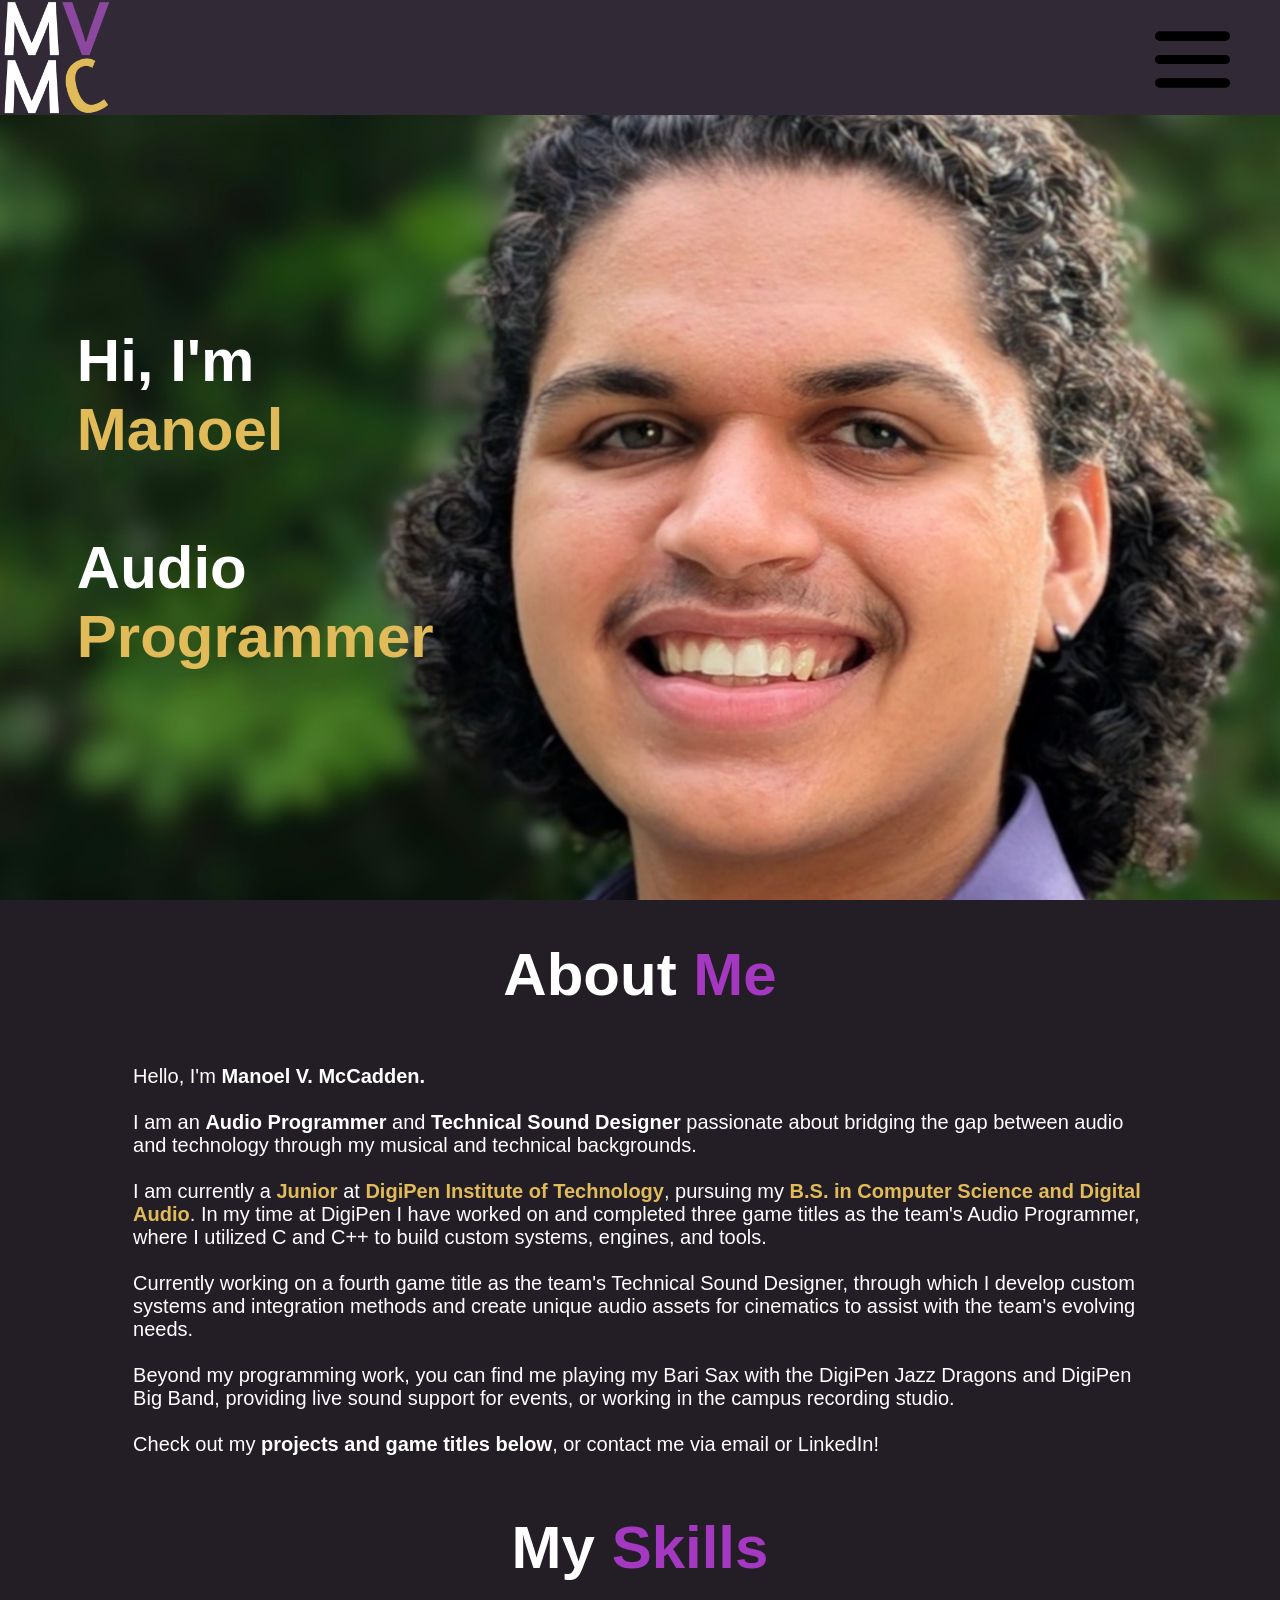
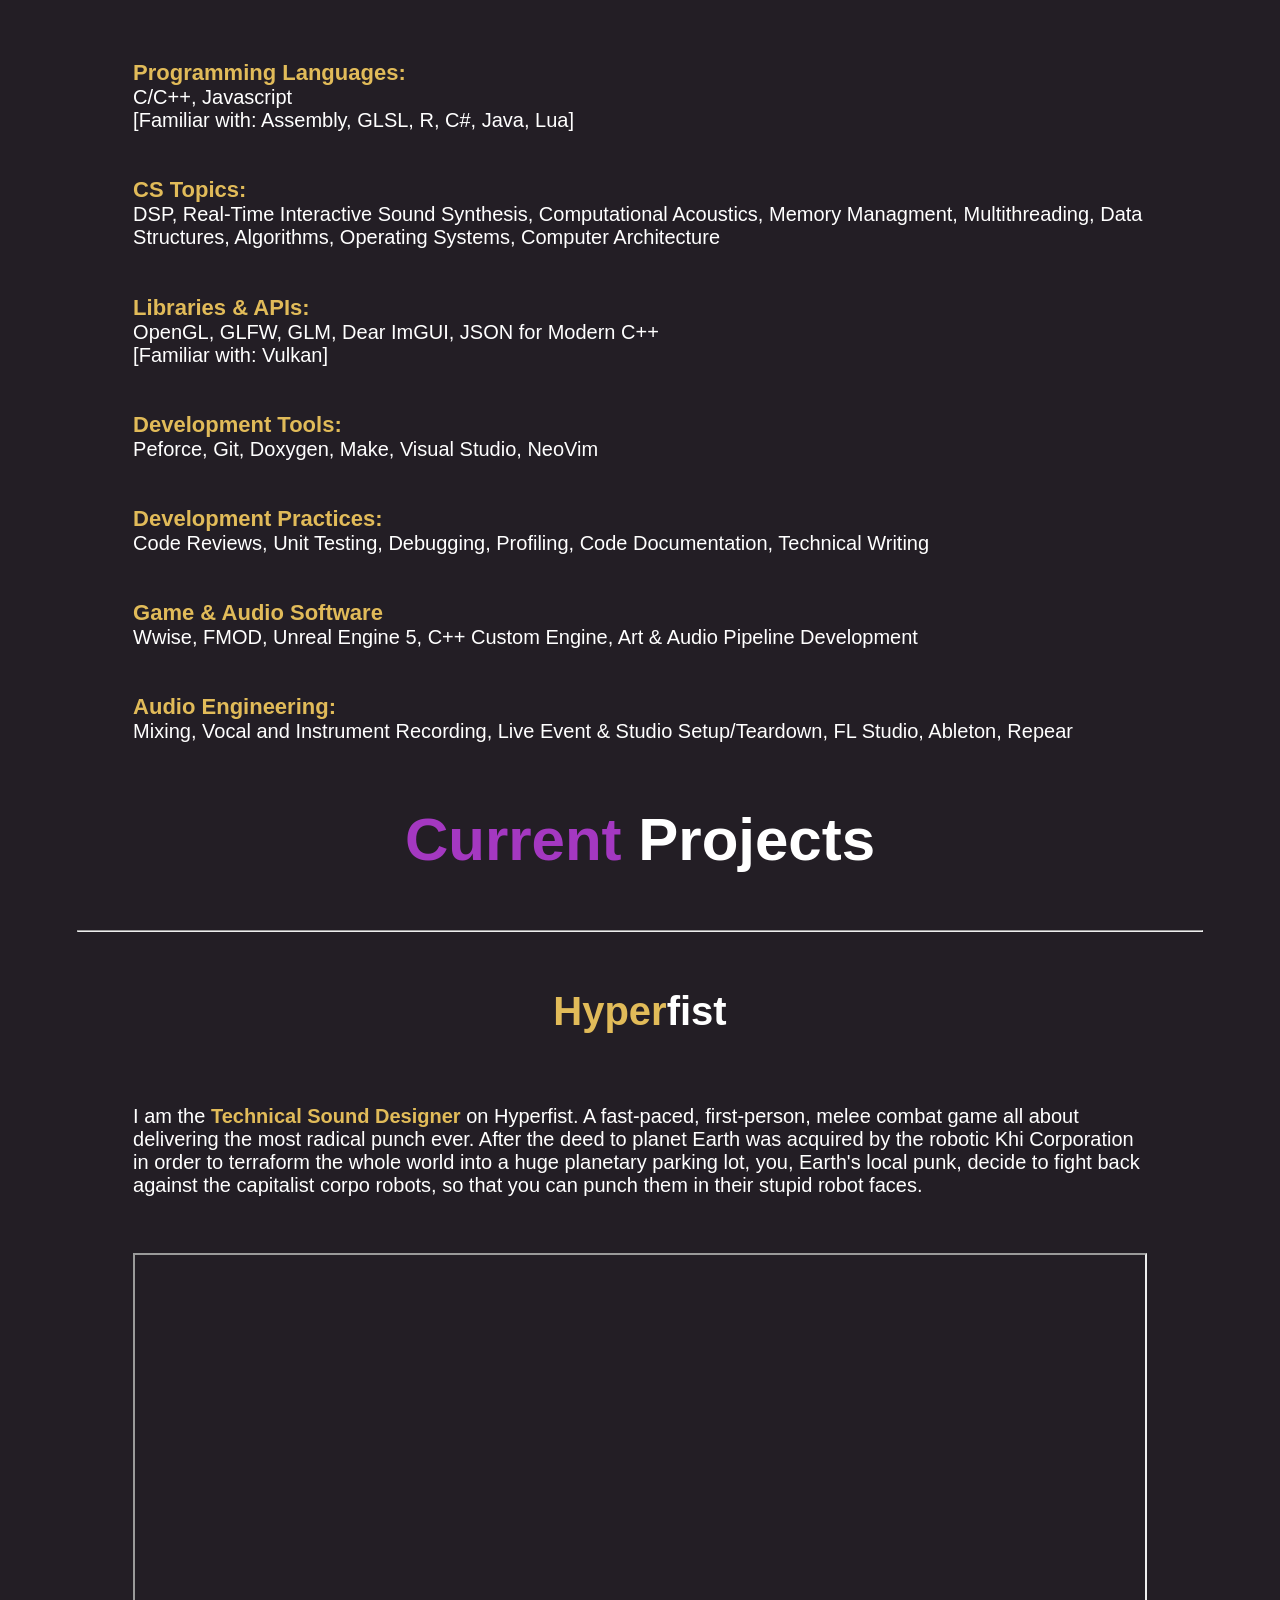
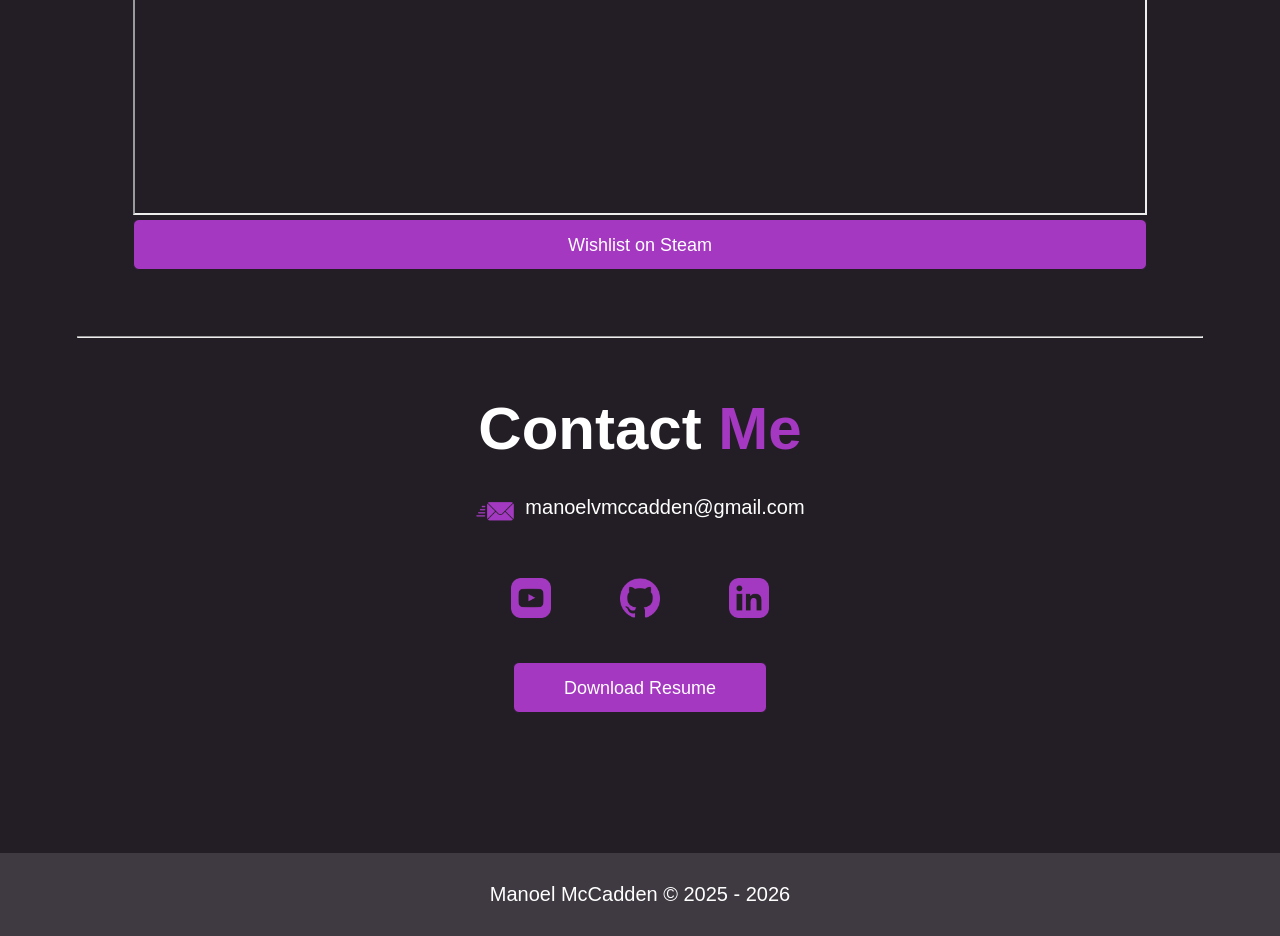
==== commit bc412d29: "Made logo direct to home page" ====
--- a/index.html
+++ b/index.html
@@ -24,7 +24,9 @@
         <div id="header">
             <div id="navBar">
                 <nav>
-                    <img src="images/logo.png" id="logo">
+                    <a href="index.html">
+                      <img src="images/logo.png" id="logo">
+                    </a>
                     <ul>
                         <li><a href="index.html">Home</a></li>
                         <li><a href="cs.html">CS Portfolio</a></li>
--- a/style.css
+++ b/style.css
@@ -182,13 +182,13 @@
 }
 .row p
 {
-    padding: 5% 30px;
+    padding: 5% 5%;
     text-align: left;
     font-size: 20px;
 }
 .brief
 {
-    padding: 5% 30px;
+    padding: 5% 5%;
     text-align: left;
     font-size: 20px;
 }
@@ -212,8 +212,7 @@
 
 #about
 {
-    scroll-margin-top: 70px;
-    padding: 80px 0;
+    padding: 40px 0;
     color: #fff;
 }
 .centerTitle
@@ -245,7 +244,7 @@
 .infoDetails ul li
 {
     list-style: none;
-    padding: 2%;
+    padding: 2% 5%;
     font-size: 20px;
     text-align: left;
 }
@@ -452,6 +451,7 @@
     display: block;
     margin-top: 40px;
     margin-bottom: 15px;
+    margin: 5% 2%;
     width: 560px;
     color: #fff;
     padding: 14px 50px;
@@ -529,6 +529,16 @@
     margin-top: 20px;
 }
 
+iframe
+{
+  margin: 0 2%;
+}
+#exampleImages
+{
+  margin: 0 2%;
+}
+
+
 /*
     CSS for small screens --> ANYTHING BELOW 850px WIDTH
 */
@@ -563,7 +573,7 @@
     }
     .codeButtons
     {
-      max-width: 97.25%;
+      width: 100%;
     }
     .linkButton
     {
@@ -656,14 +666,6 @@
         flex-basis: 100%;
     }
     /* handles skills */
-    .infoNames
-    {
-        margin-left: 15px;
-    }
-    .infoDetails ul li
-    {
-        margin: 5px 25px;
-    }
 
     .mainContact p 
     {
@@ -686,7 +688,7 @@
     .linkButton
     {
         width: 90%;
-        margin: 0% 30px;
+        margin: 0% 5%;
     }
 
     /* handles video placement */
@@ -695,26 +697,30 @@
         width: 90%;
         height: 100%;
         aspect-ratio: 2/1;
-        margin: 0% 30px;
+        margin: 0% 5%;
     }
     #exampleImages
     {
         width: 90%;
         height: 100%;
         aspect-ratio: 2/1;
-        margin: 0% 30px;
+        margin: 0% 5%;
     }
 
     .copyright
     {
         width: 100vw;
     }
-
-    @media (max-width: 400px)
-    {
-        .header-text h1
-        {
-            font-size: 50px;
-        }
-    }
-}
+}
+
+@media (max-width: 600px)
+{
+    #contact
+    {
+      margin: 10% 0;
+    }
+    .header-text h1
+    {
+        font-size: 50px;
+    }
+}
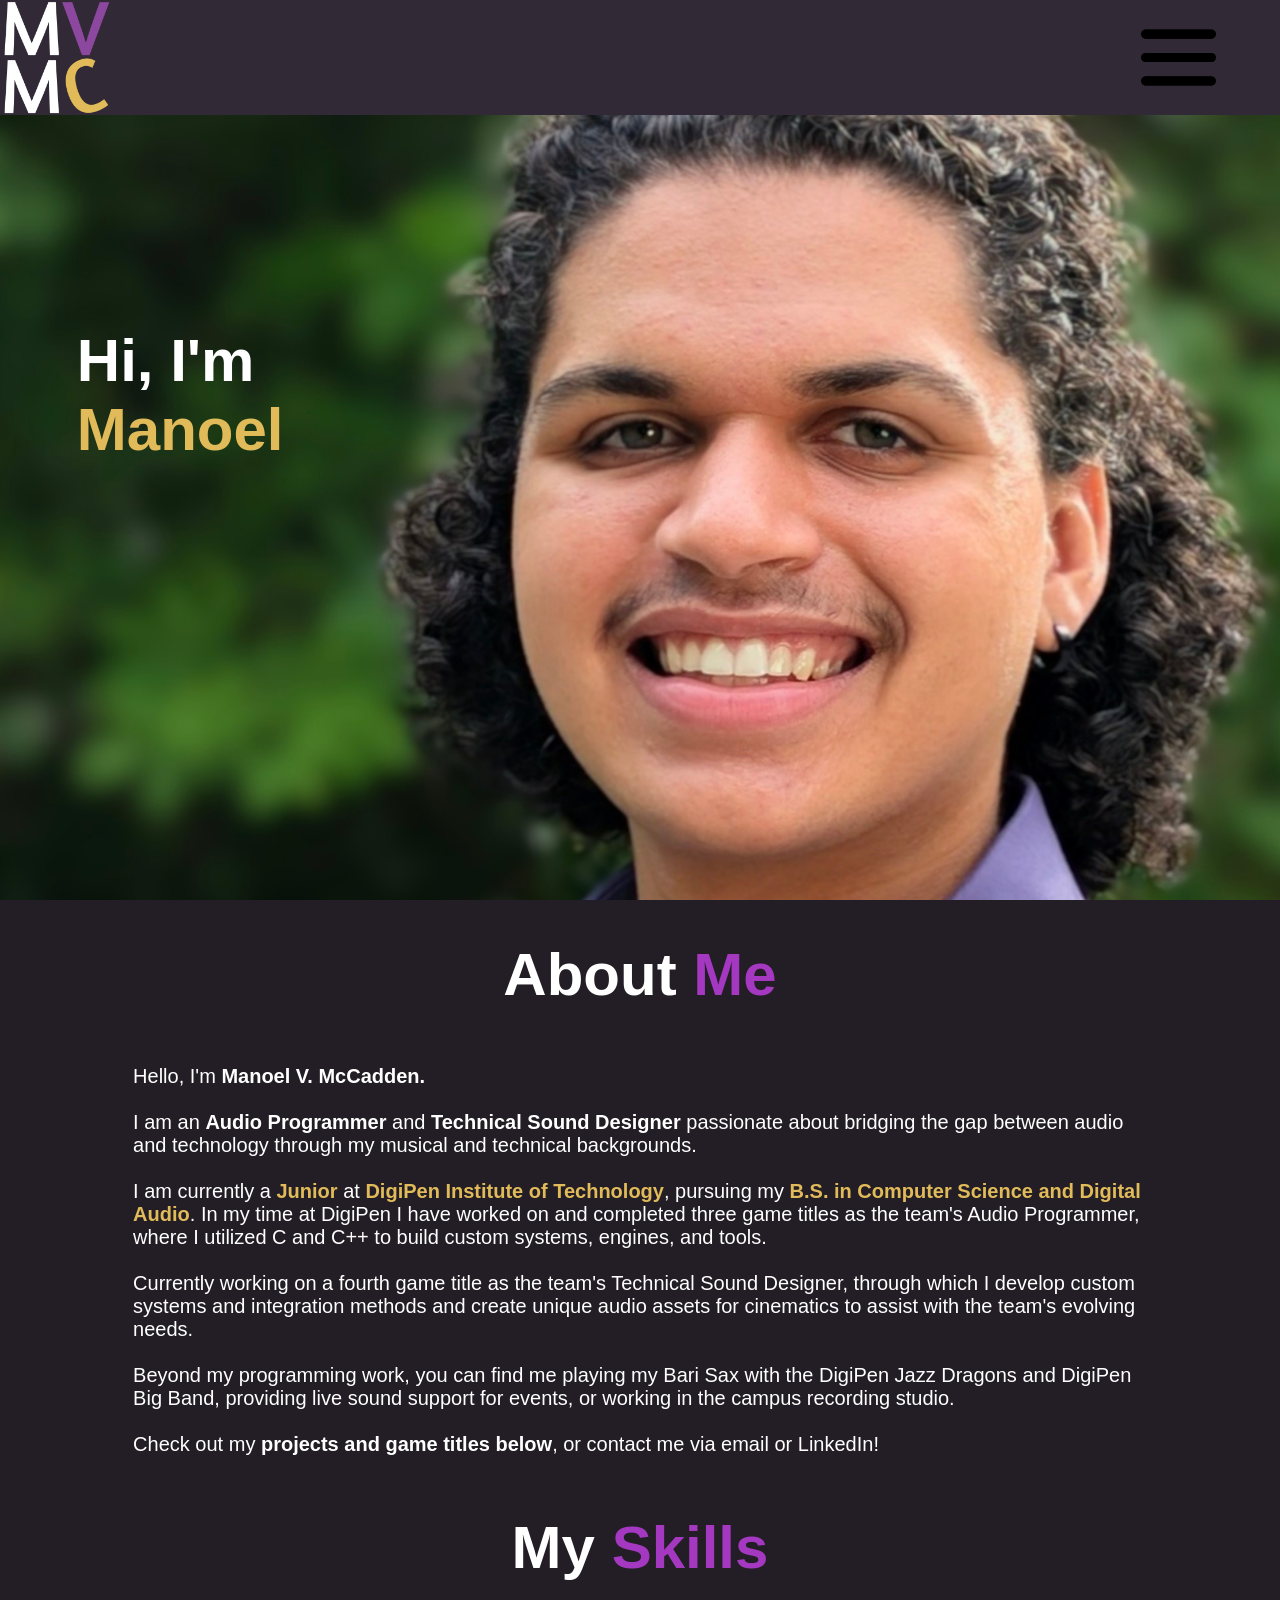
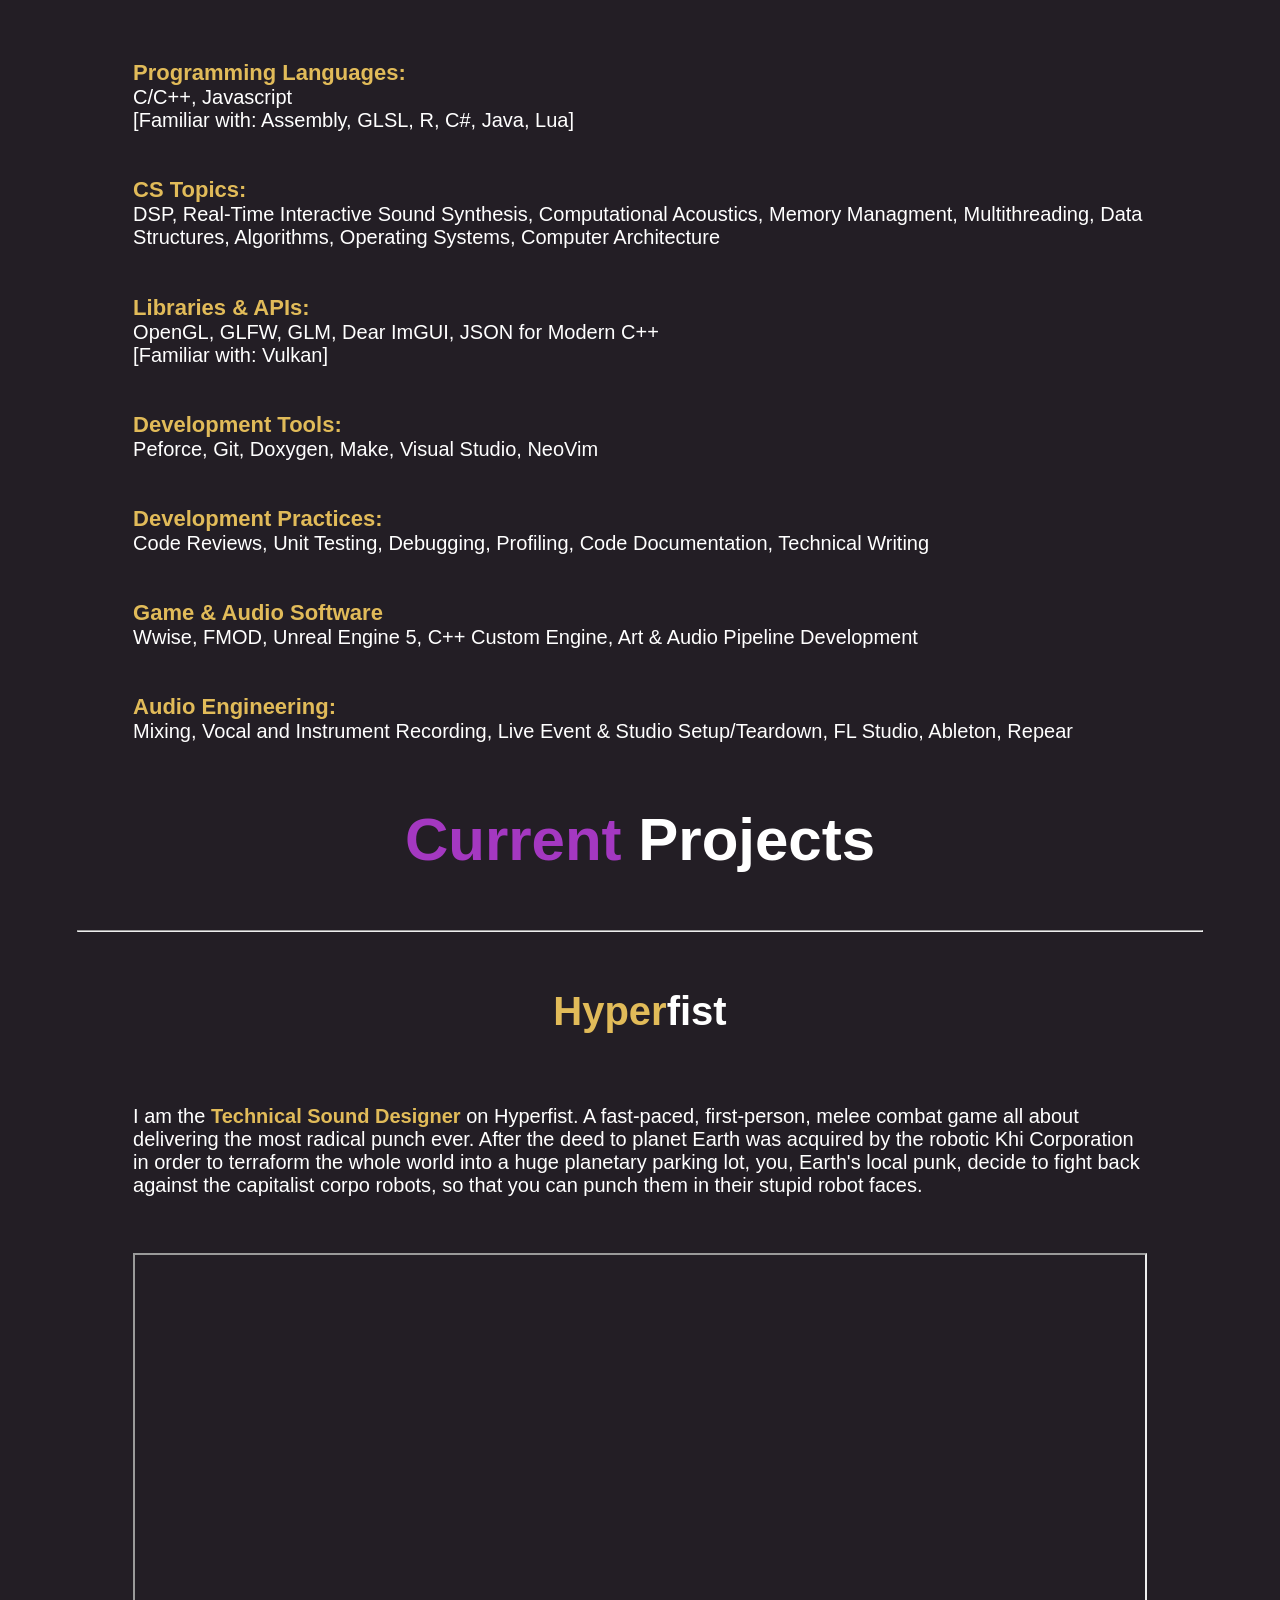
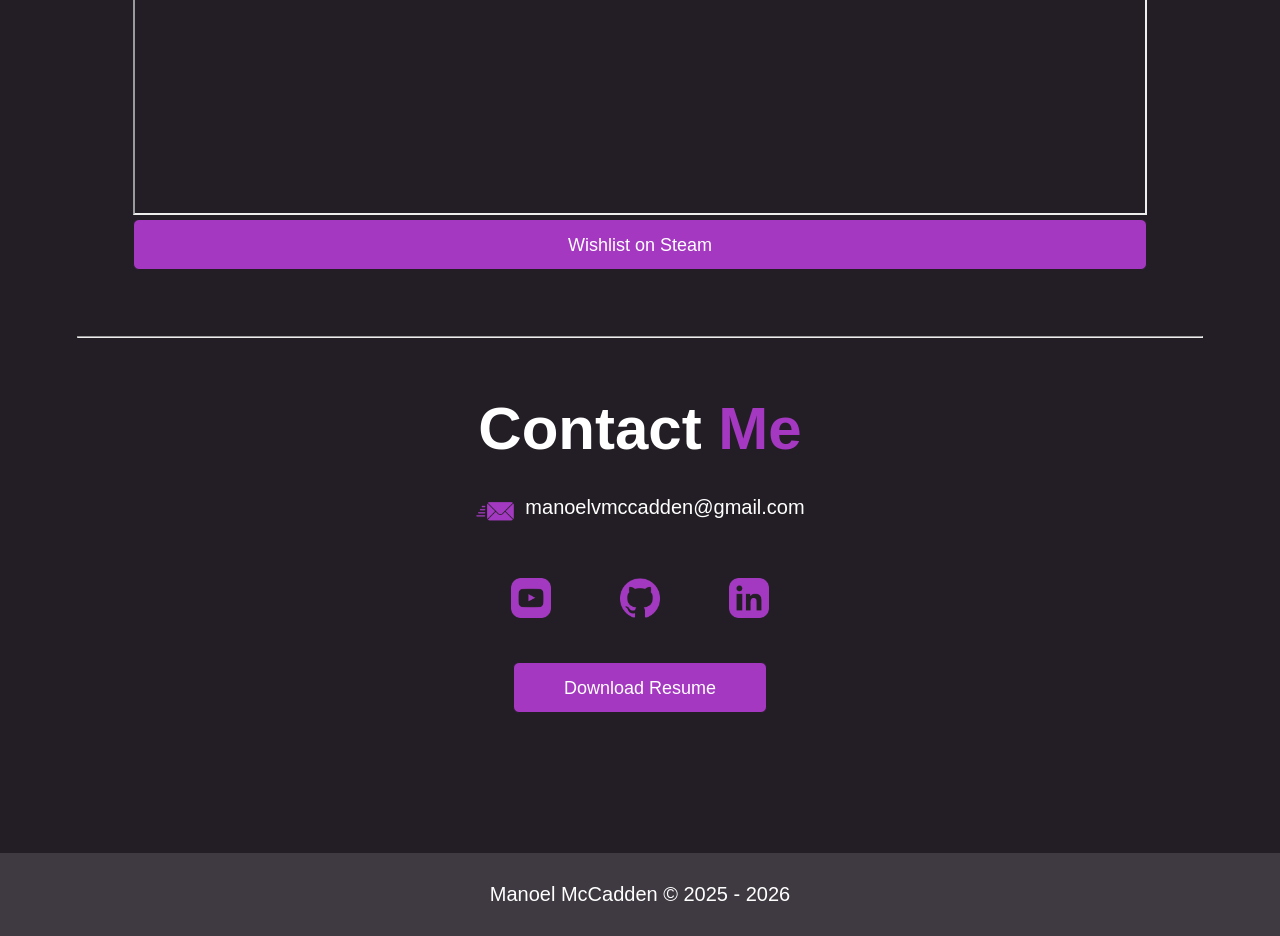
==== commit d23ce725: "Updating description" ====
--- a/index.html
+++ b/index.html
@@ -12,7 +12,9 @@
         <meta name="viewport" content="width=device-width, inital-scale=1.0">
         <title>Manoel V. McCadden's Portfolio</title>
         <meta name="descriptions" 
-            content="Hello, I'm Manoel V. McCadden, and welcome to my portfolio website! Check out my CS or music projects, learn more about me, or find out how to contact me.">
+            content="Hi, I'm Manoel V. McCadden, and welcome to my portfolio
+            website! Check out my CS and music projects, learn more about me,
+            and get my contact info.">
         <link rel="shortcut icon" type="image/x-icon" href="favicon.ico">
         <link rel="stylesheet" href="style.css">
         <link rel="stylesheet" href="prism.css">
--- a/style.css
+++ b/style.css
@@ -609,46 +609,37 @@
     {
         display: none;
     }
-    /* turn on display for close */
-    .moveMenu
-    {
-        margin-bottom: 22%;
-    }
     /* Enable menu button on smaller screens */
     #menu
     {
         display: block;
         cursor: pointer;
-        margin-right: 50px;
+        position: absolute;
+        top: 20px;
+        right: 5%;
         width: 75px;
     }
     /* adjust the nav bar into a column flex */
     nav
     {
-        justify-content: space-between;
+        display: flex;
         background: #322936;
         height: 115px;
         transition: 0.1s;
     }
-    nav img
-    {
-        align-self: center;
-    }
     nav ul
     {
         flex-direction: column;
-        align-items: flex-start;
-        justify-content: center;
+        width: 100%;
+    }
+    nav ul li
+    {
+      margin: 5%;
     }
     nav ul li a
     {
         display: none;
-        width: 100%;
         font-size: 40px;
-        text-align: center;
-        justify-self: center;
-        align-self: flex-start;
-        position: normal;
         color: #ffffff;
     }
 
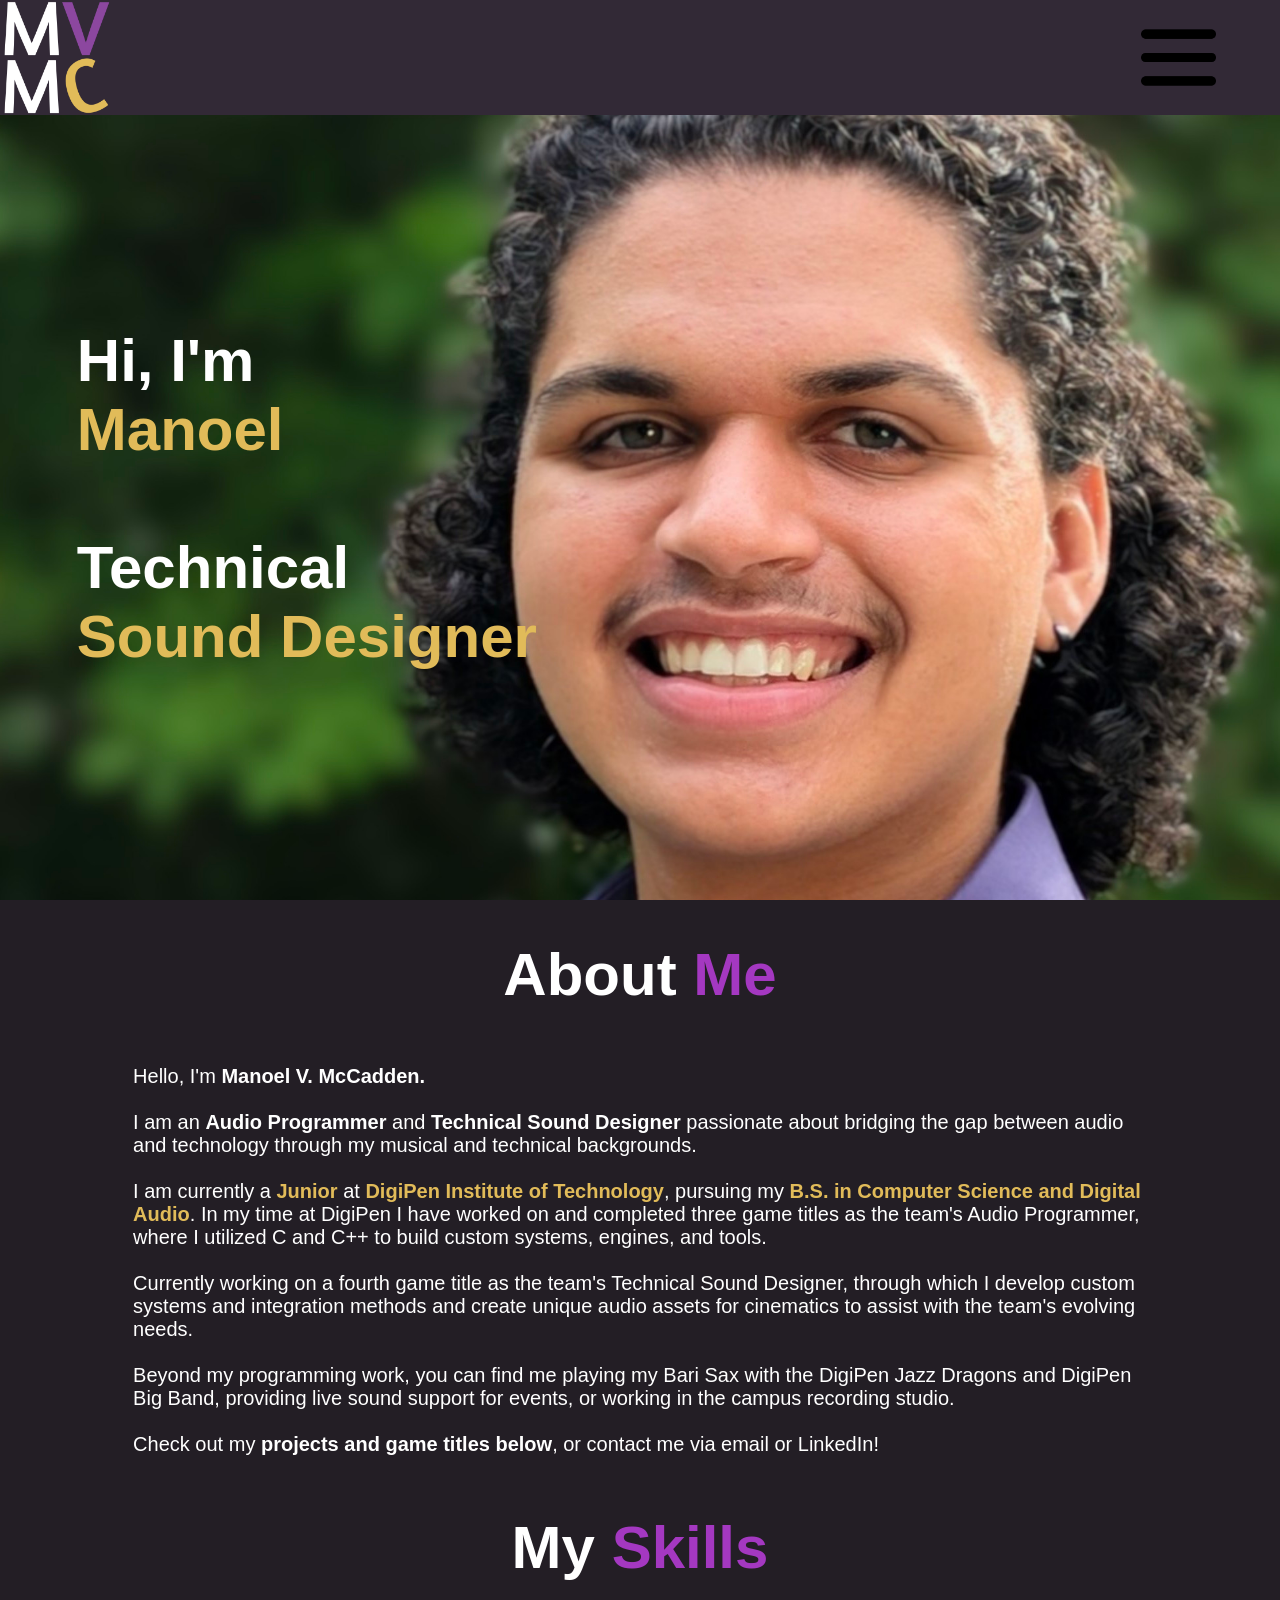
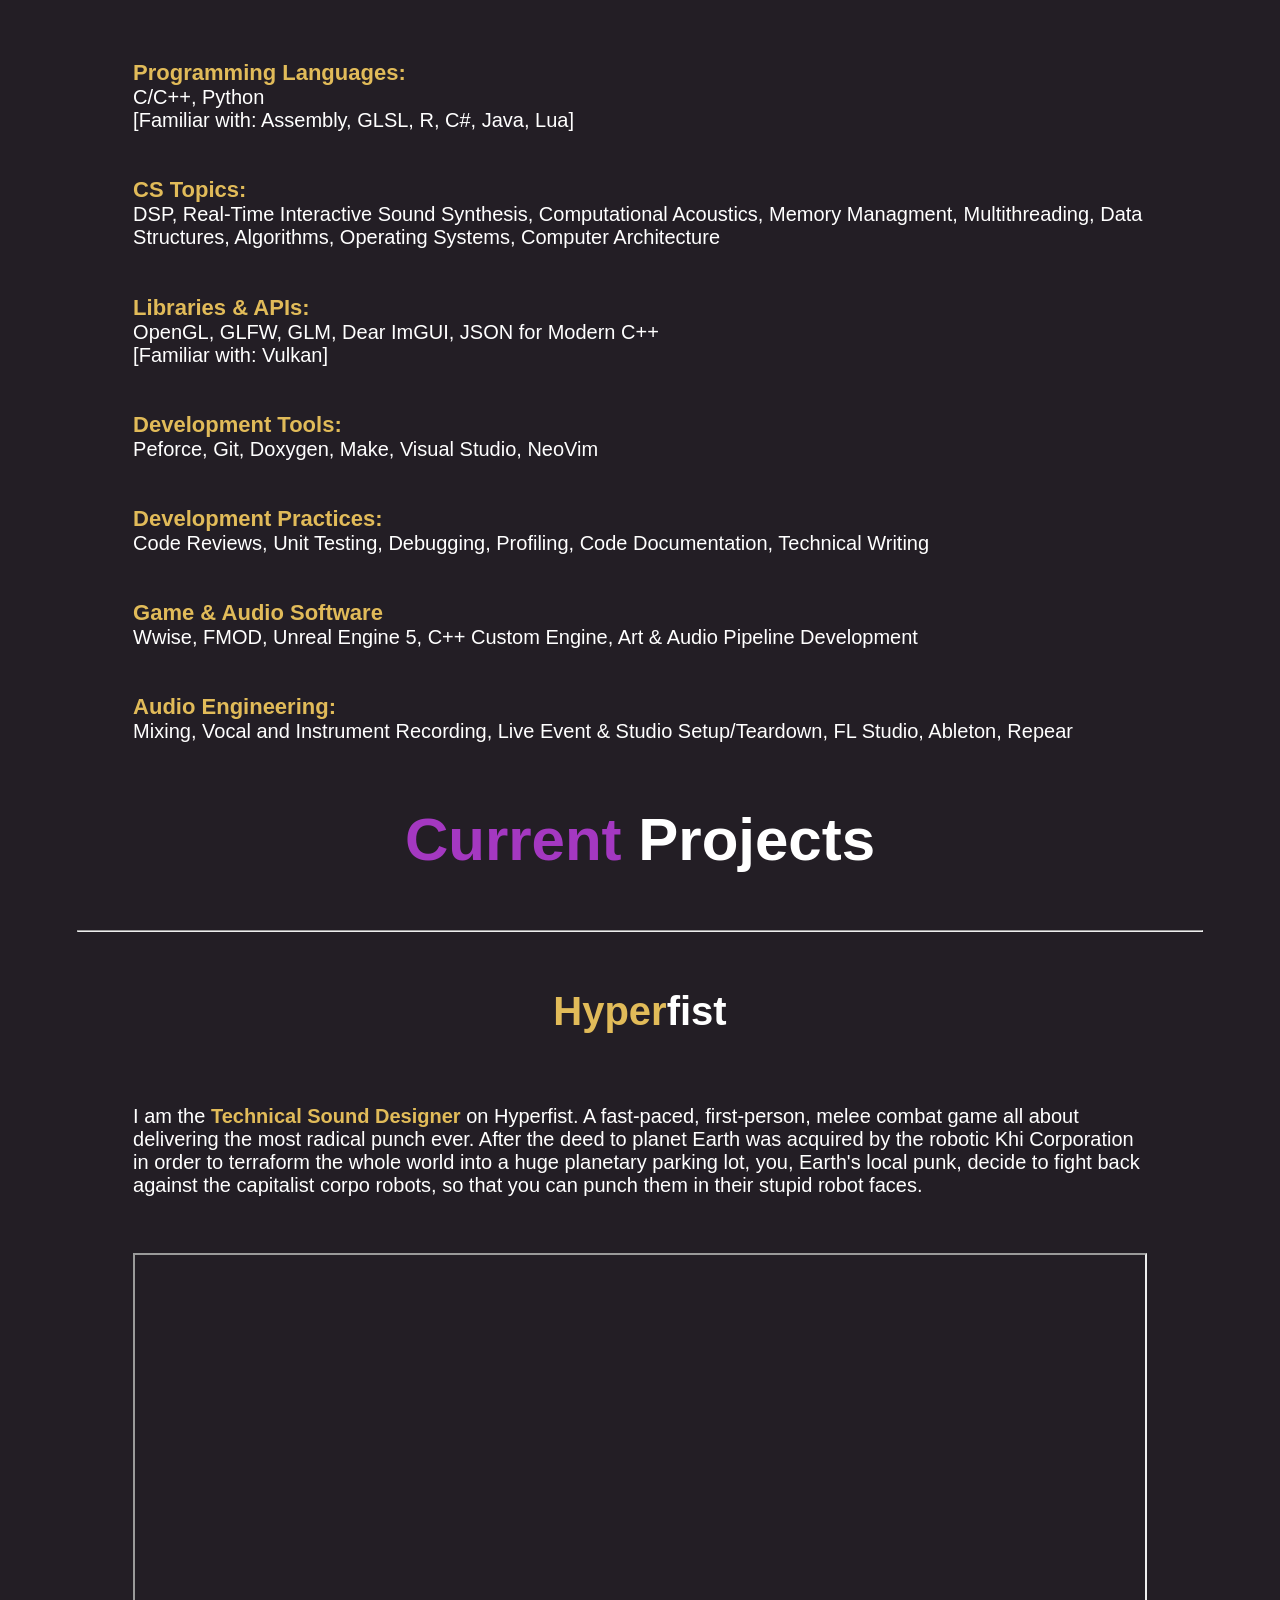
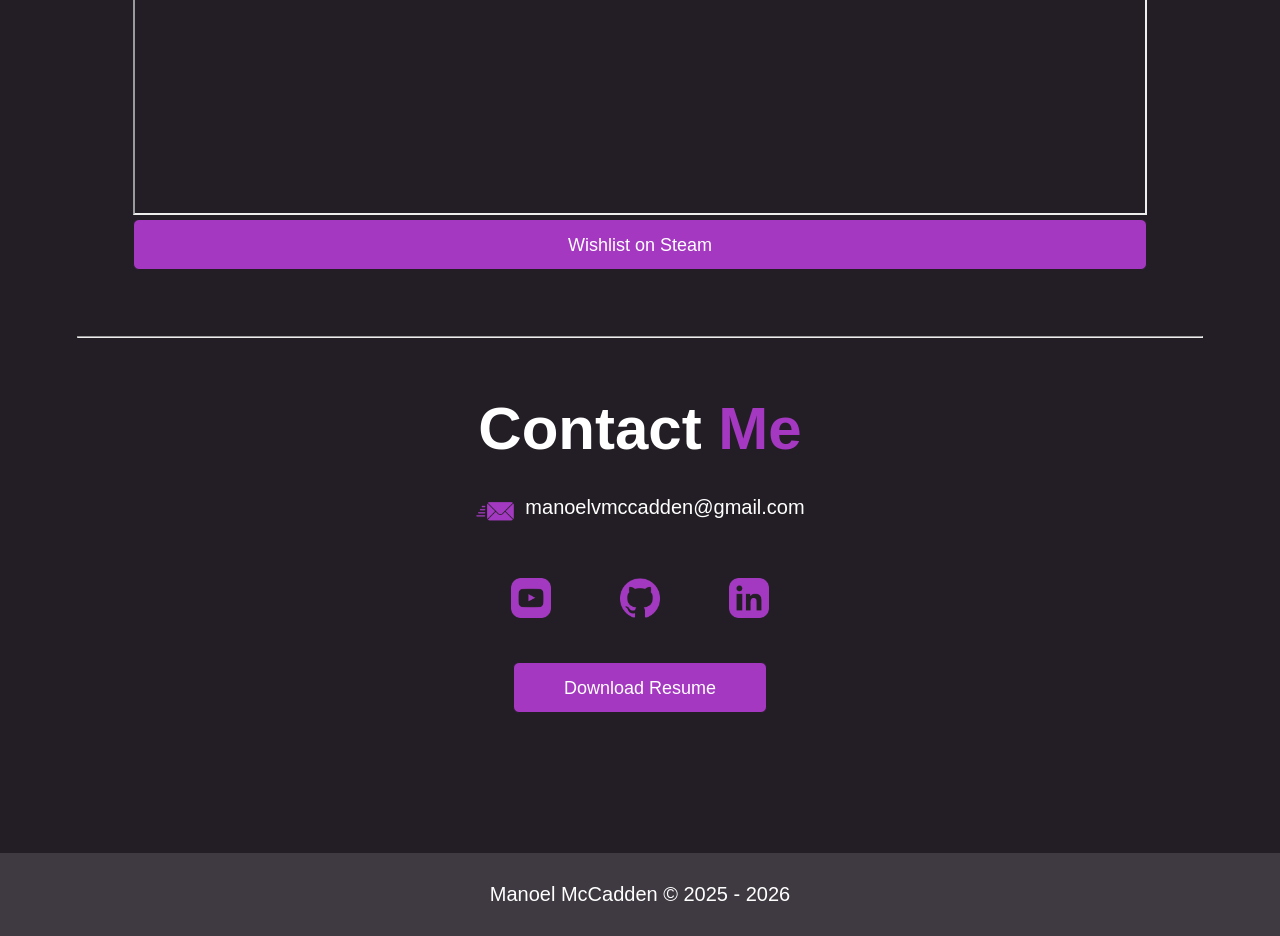
==== commit 00d95f42: "Adding python to coding skills" ====
--- a/index.html
+++ b/index.html
@@ -118,7 +118,7 @@
                                 <li>
                                     <span class="spanTitle">Programming Languages:</span><br>
                                     <span class="spanDetails">
-                                        C/C++, Javascript
+                                        C/C++, Python 
                                         <br>[Familiar with: Assembly, GLSL, R,
                                         C#, Java, Lua]
                                     </span>
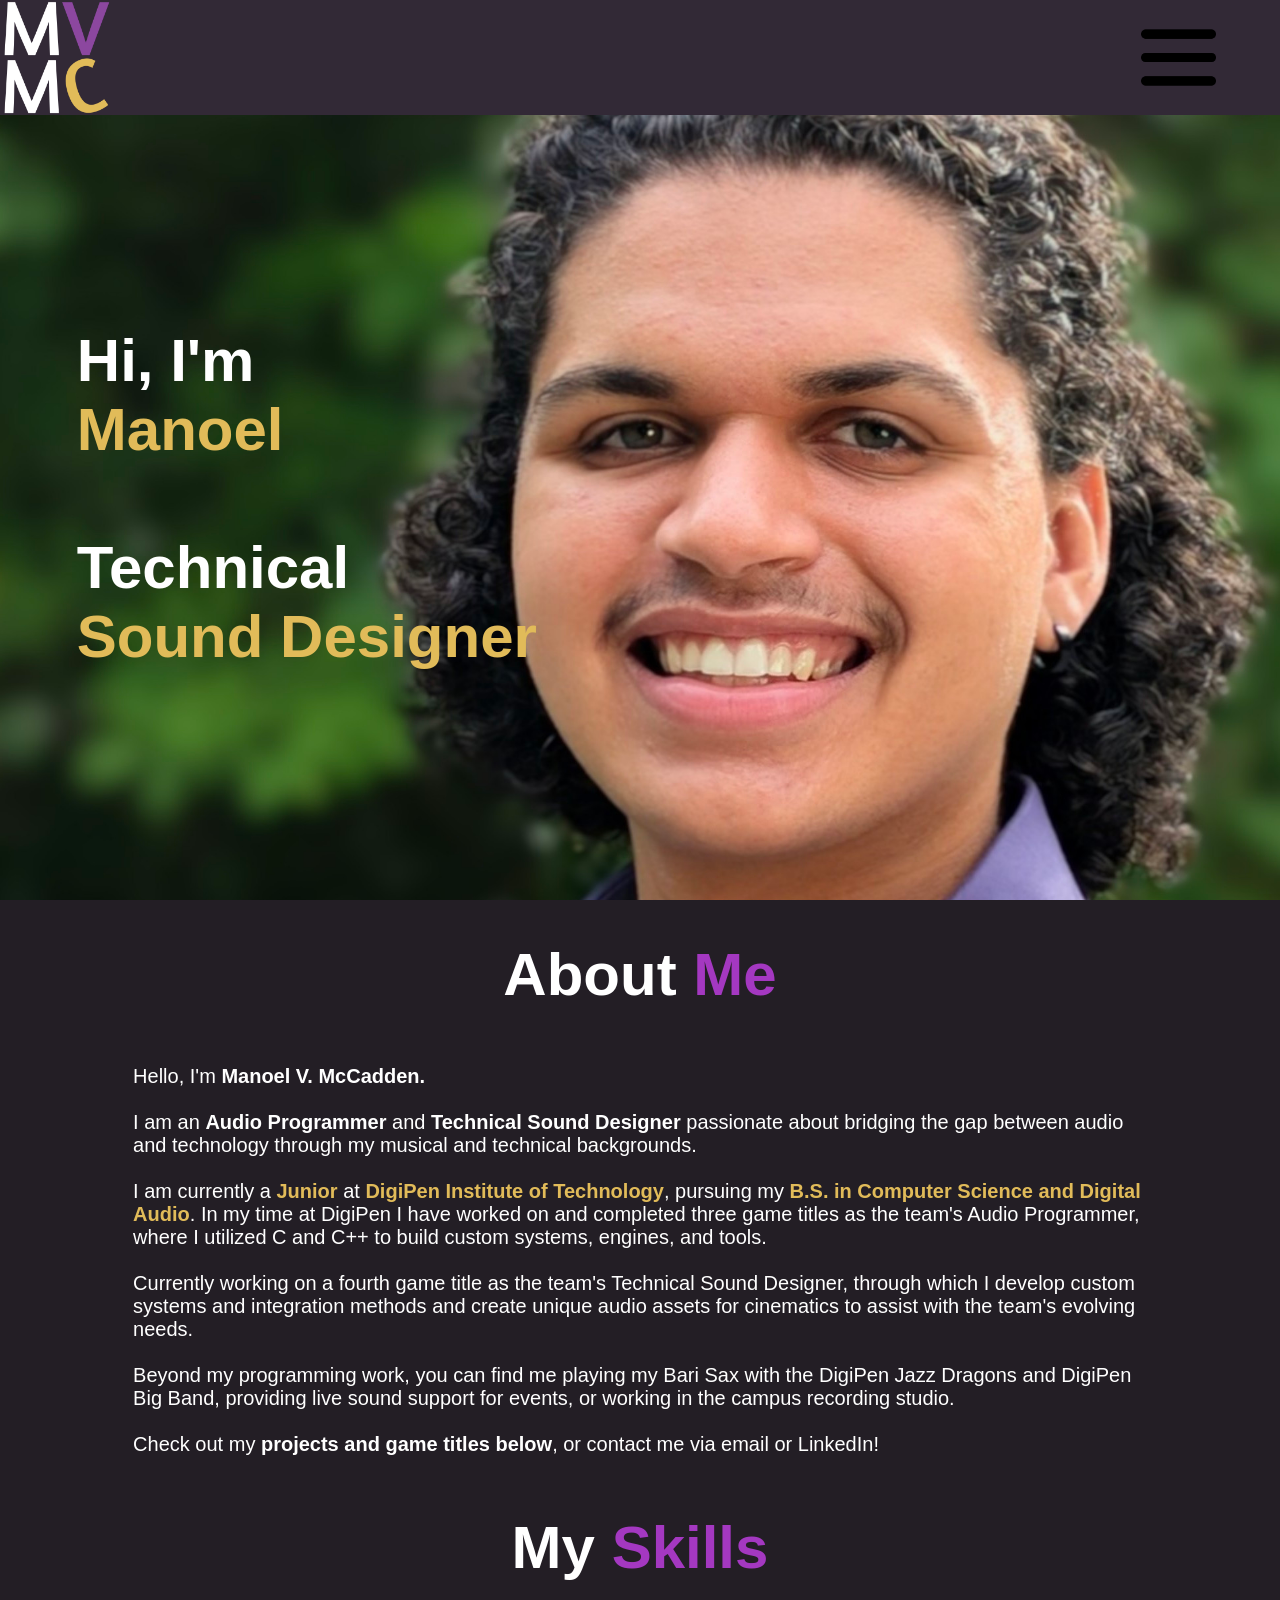
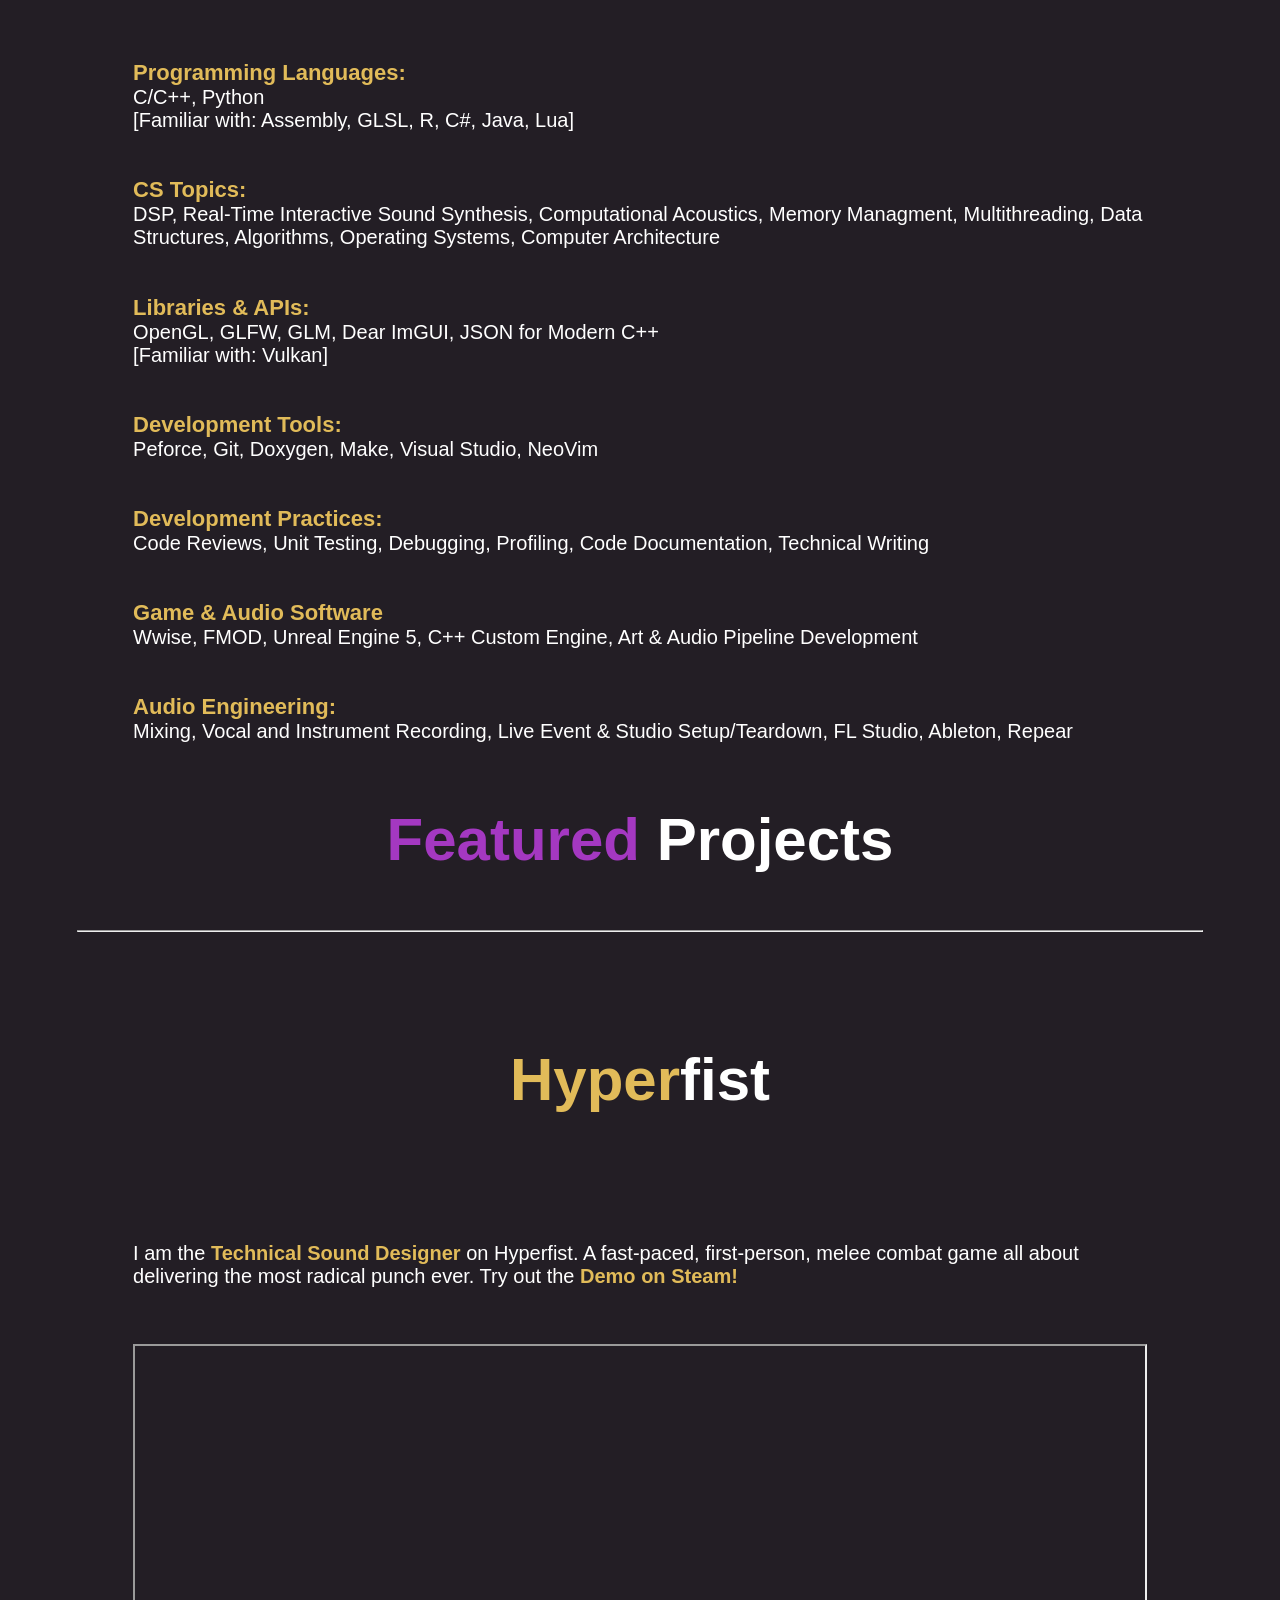
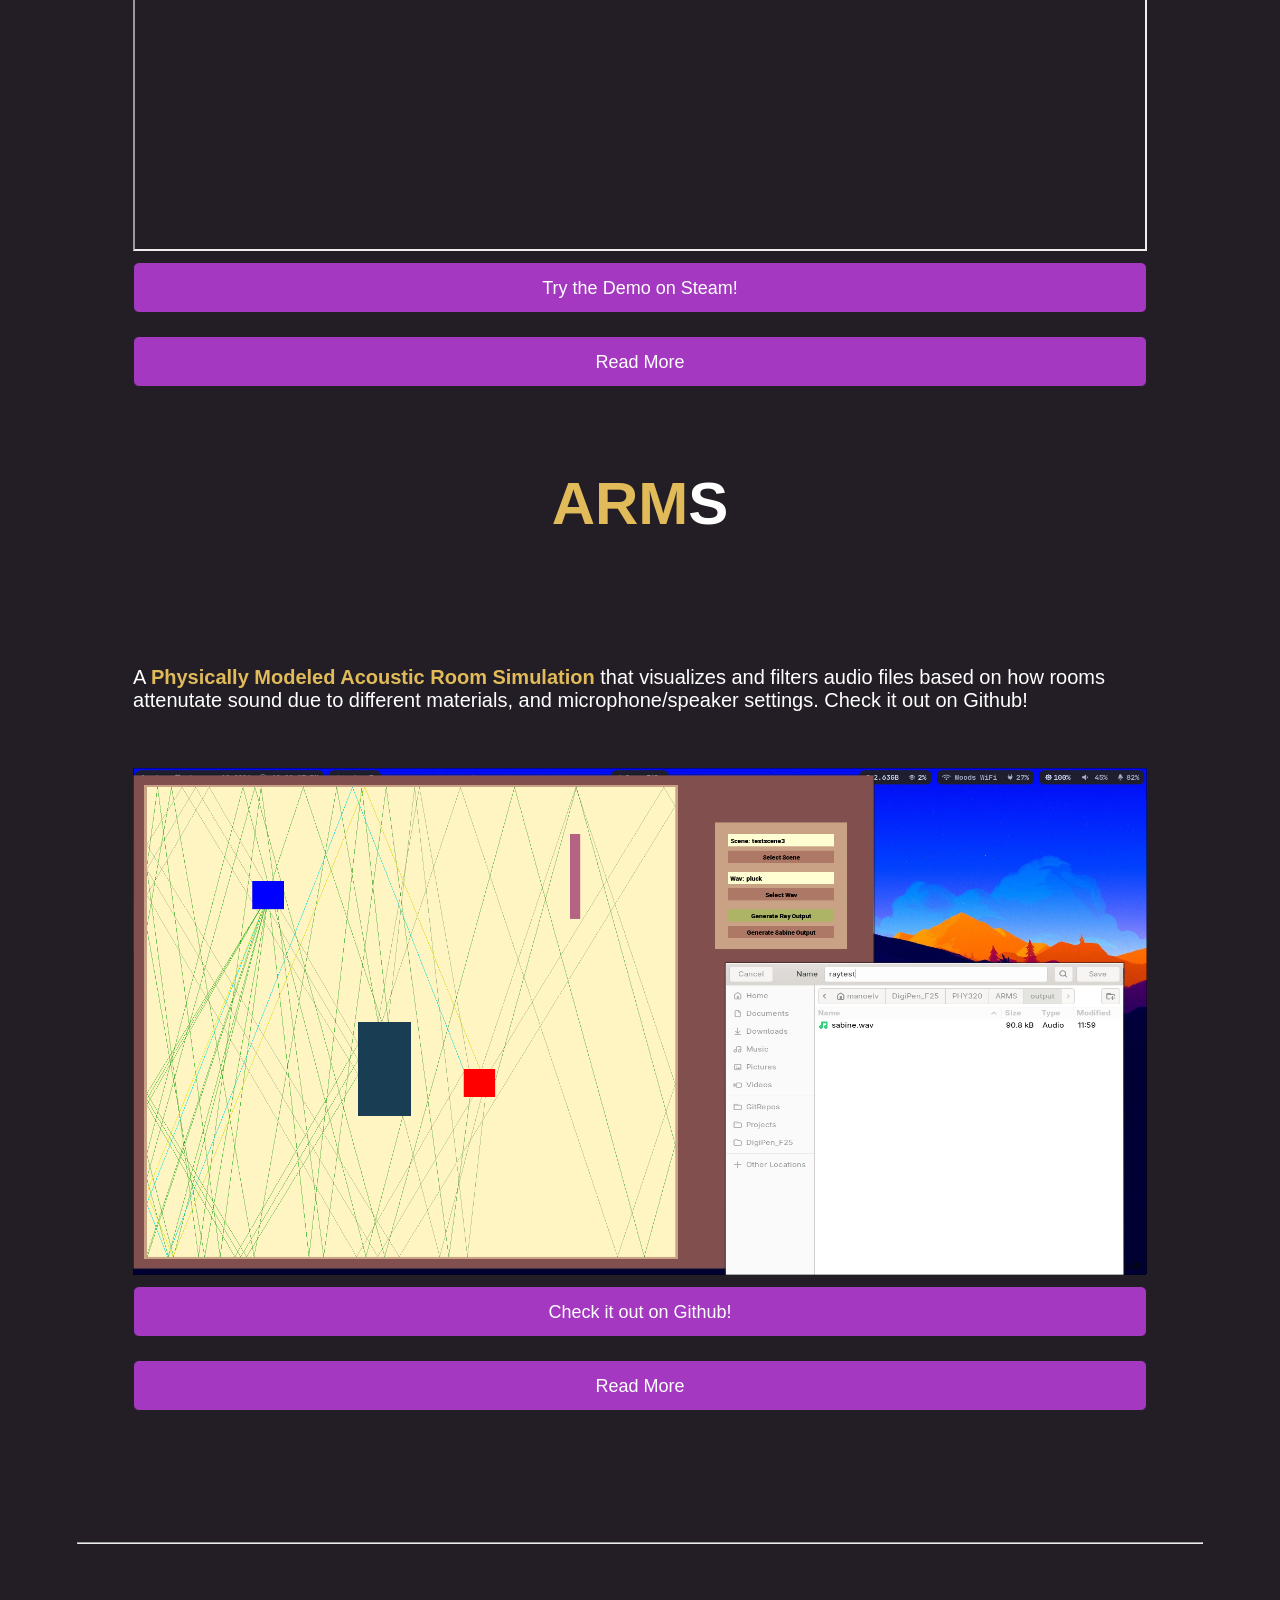
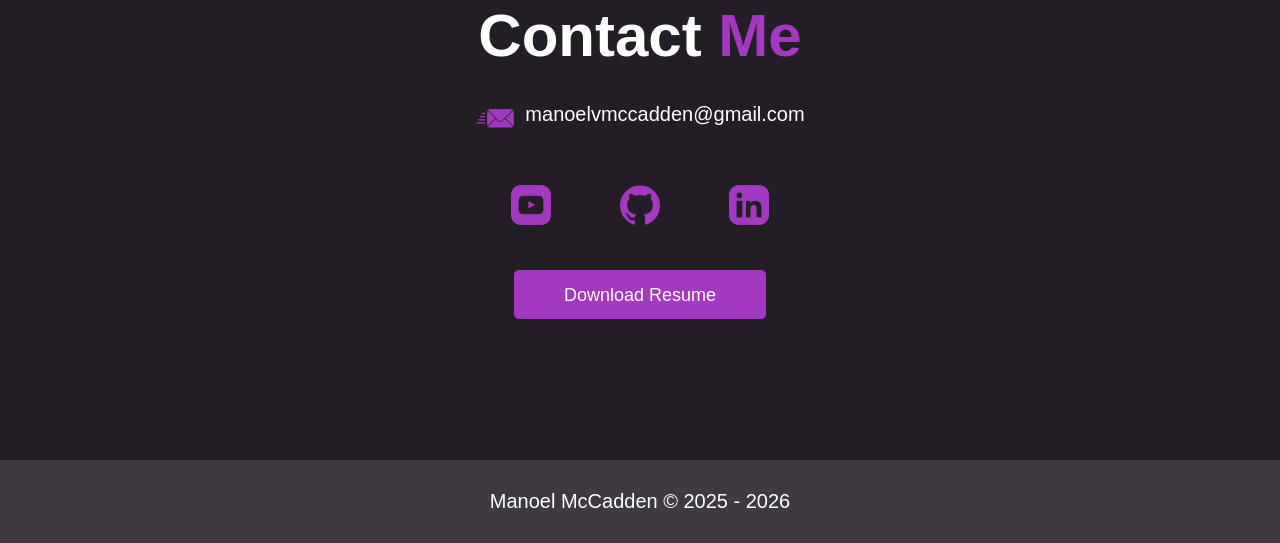
==== commit 1261eb72: "updated current projects to featured projects" ====
--- a/index.html
+++ b/index.html
@@ -180,30 +180,60 @@
 
      <div id="currentProjects">
          <div class="general">
-             <h1 class="centerTitle"><span>Current</span> Projects</h1>
+             <h1 class="centerTitle"><span>Featured</span> Projects</h1>
              <hr>
-             <p class="contentTitles"><span>Hyper</span>fist</p>
-                 <div class="brief">
-                             I am the <span><b>Technical Sound Designer</b></span> 
-                             on Hyperfist. A fast-paced, first-person, melee
-                             combat game all about delivering the most radical
-                             punch ever. After the deed to planet Earth was
-                             acquired by the robotic Khi Corporation in order to
-                             terraform the whole world into a huge planetary
-                             parking lot, you, Earth's local punk, decide to fight
-                             back against the capitalist corpo robots, so that
-                             you can punch them in their stupid robot faces.
-                 </div>
-                 <div class="rowCenter">
-                     <div class="column2">
-                         <iframe 
-                           src="https://drive.google.com/file/d/1PHKFr82dAOfwwTgvAhDKl1mSONgCKyJC/preview" 
-                           width="560" height="315" allow="autoplay">
-                         </iframe>
-                         <a href="https://store.steampowered.com/app/3689210/HYPERFIST/" class="linkButton">Wishlist on Steam</a>
-                     </div>
-                 </div>
-            </div>
+             <div class="row">
+               <div class="columnEven">
+               <p class="contentTitles"><span>Hyper</span>fist</p>
+                   <div class="brief">
+                               I am the <span><b>Technical Sound Designer</b></span> 
+                               on Hyperfist. A fast-paced, first-person, melee
+                               combat game all about delivering the most radical
+                               punch ever. Try out the <span><b>Demo on
+                                   Steam!</b></span>
+                   </div>
+                   <div class="columnCenter">
+                      <iframe 
+                        src="https://drive.google.com/file/d/1PHKFr82dAOfwwTgvAhDKl1mSONgCKyJC/preview" 
+                        width="560" height="315" allow="autoplay">
+                      </iframe>
+                      <a
+                        href="https://store.steampowered.com/app/4474720/HYPERFIST_Demo/"
+                        class="linkButton">Try the Demo on Steam!</a>
+                      <a href="cs.html#HYPERFIST"class="linkButton">Read More</a>
+                   </div>
+                </div>
+             <div class="columnEven">
+               <p class="contentTitles"><span>ARM</span>S</p>
+                <div class="row">
+                    <div class="brief">
+                            A <span><b>Physically Modeled Acoustic Room
+                              Simulation</b></span>
+                            that visualizes and filters audio files 
+                            based on how rooms attenutate sound due to 
+                            different materials, and microphone/speaker
+                            settings. Check it out on Github!
+                    </div>
+                    <div class="columnCenter">
+                        <img id="exampleImages" src="images/ARMS_Example.png" width="560" height="315">
+                    <!-- REPLACE/ADD YOUTUBE VIDEO LATER
+                        <iframe 
+                          width="560" height="315" 
+                          src="https://www.youtube.com/embed/f75r6wYghYg?si=58WUr5RxZZNCO-9R" 
+                          title="YouTube video player" frameborder="0" 
+                          allow="accelerometer; autoplay; clipboard-write; encrypted-media; gyroscope; picture-in-picture; web-share" 
+                          referrerpolicy="strict-origin-when-cross-origin" allowfullscreen>
+                        </iframe>
+                    -->
+                        <a href="https://github.com/mvmccadden/ARMS/"class="linkButton">
+                          Check it out on Github!
+                        </a>
+                        <a href="cs.html#ARMS"class="linkButton">Read More</a>
+                    </div>
+                </div> 
+              </div>
+            </div>
+          </div>
         </div>
 
 
--- a/style.css
+++ b/style.css
@@ -204,6 +204,24 @@
 {
     flex-basis: 35%;
 }
+.columnCenter
+{
+    flex-basis: 100%;
+    display: flex;
+    justify-content: center;
+    flex-wrap: wrap;
+}
+.columnEven
+{
+    flex-basis: 50%;
+}
+.columnEven p
+{
+    padding: 5% 5%;
+    text-align: center;
+    font-size: 60px;
+    font-weight: 600;
+}
 
 
 /*
@@ -287,7 +305,7 @@
     display: flex;
     flex-direction: column;
     align-items: center;
-    padding: 0 30px;
+    padding: 0% 5%;
 }
 .codeButtons pre
 {
@@ -451,7 +469,7 @@
     display: block;
     margin-top: 40px;
     margin-bottom: 15px;
-    margin: 5% 2%;
+    margin: 2% 5% 0% 5%;
     width: 560px;
     color: #fff;
     padding: 14px 50px;
@@ -480,7 +498,7 @@
 .button3
 {
     width: 50%;
-    margin: 15px 0;
+    margin: 1%;
 }
 button:hover
 {
@@ -531,11 +549,11 @@
 
 iframe
 {
-  margin: 0 2%;
+  margin: 0 5%;
 }
 #exampleImages
 {
-  margin: 0 2%;
+  margin: 0 5%;
 }
 
 
@@ -570,10 +588,6 @@
     #exampleImages
     {
         width: 95%
-    }
-    .codeButtons
-    {
-      width: 100%;
     }
     .linkButton
     {
@@ -656,6 +670,14 @@
     {
         flex-basis: 100%;
     }
+    .columnEven
+    {
+        flex-basis: 100%;
+    }
+    .columnEven a
+    {
+      margin: 1%;
+    }
     /* handles skills */
 
     .mainContact p 
@@ -679,7 +701,6 @@
     .linkButton
     {
         width: 90%;
-        margin: 0% 5%;
     }
 
     /* handles video placement */
